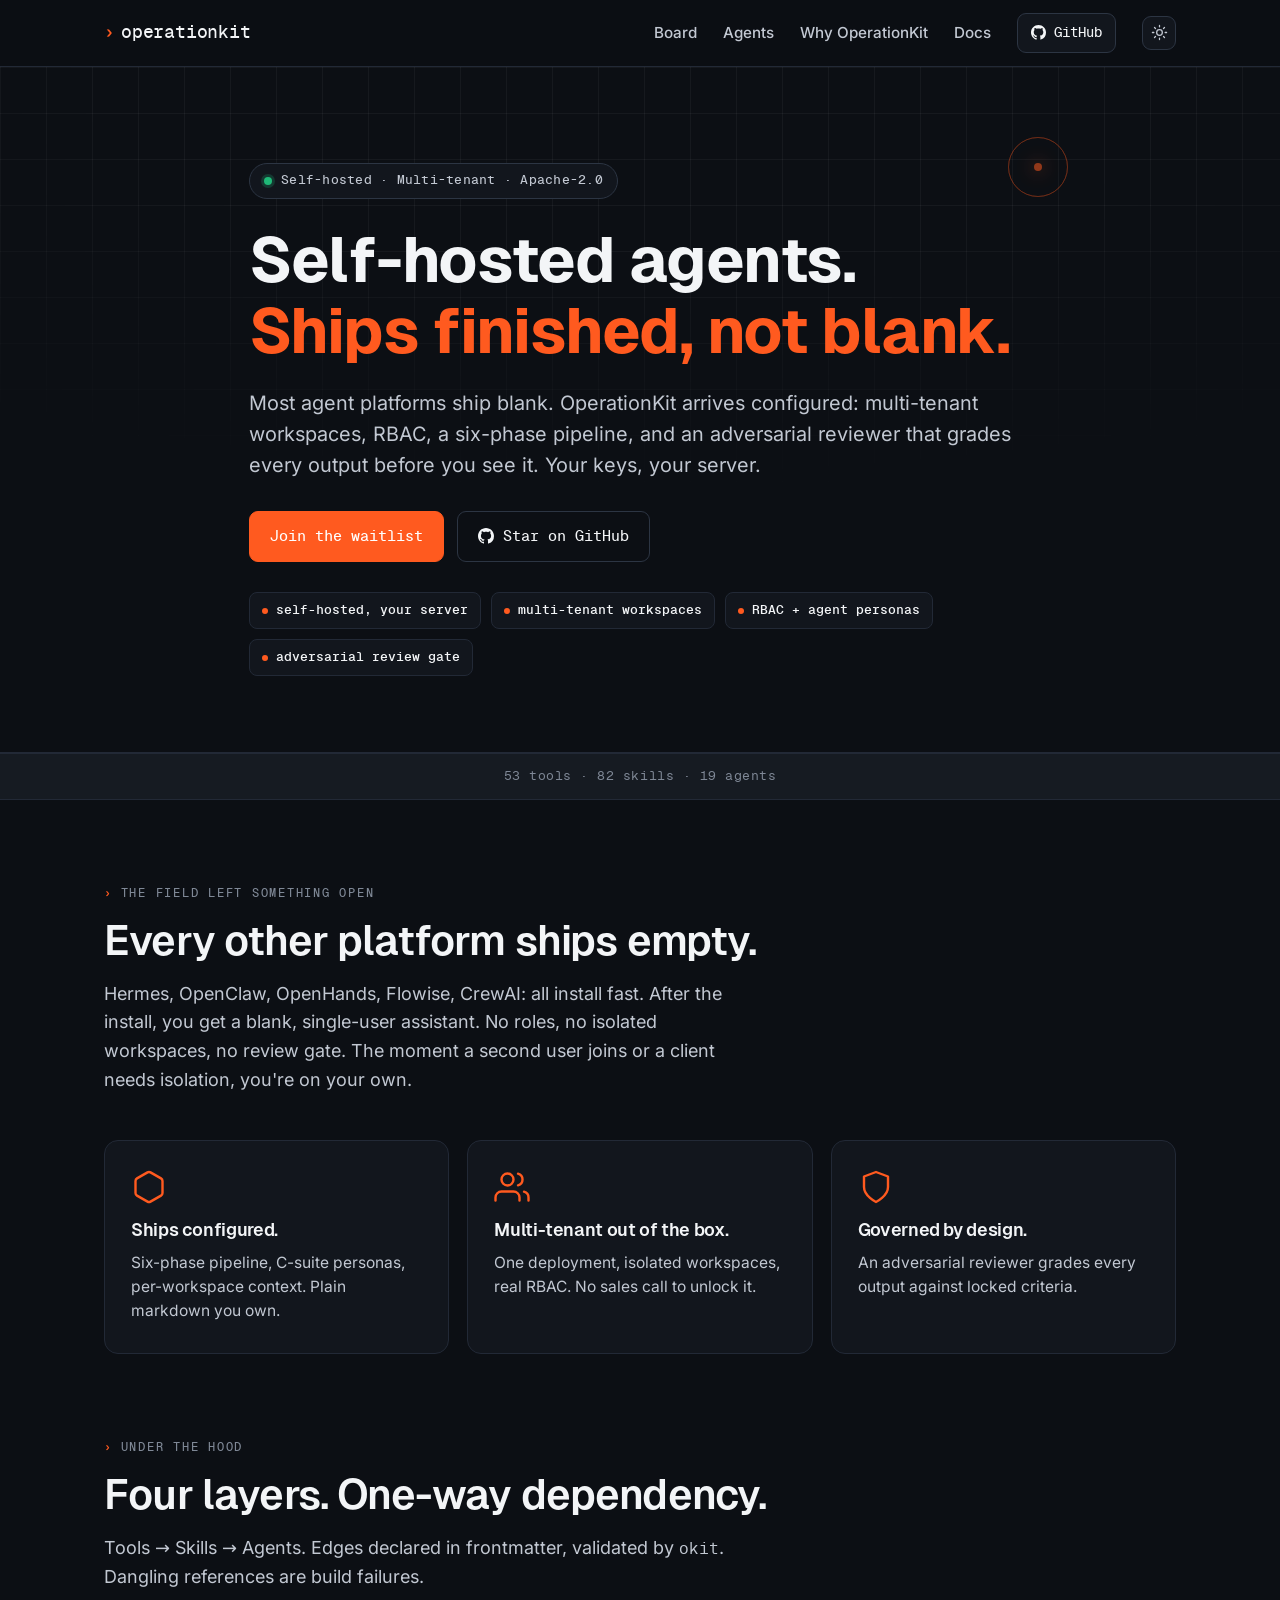
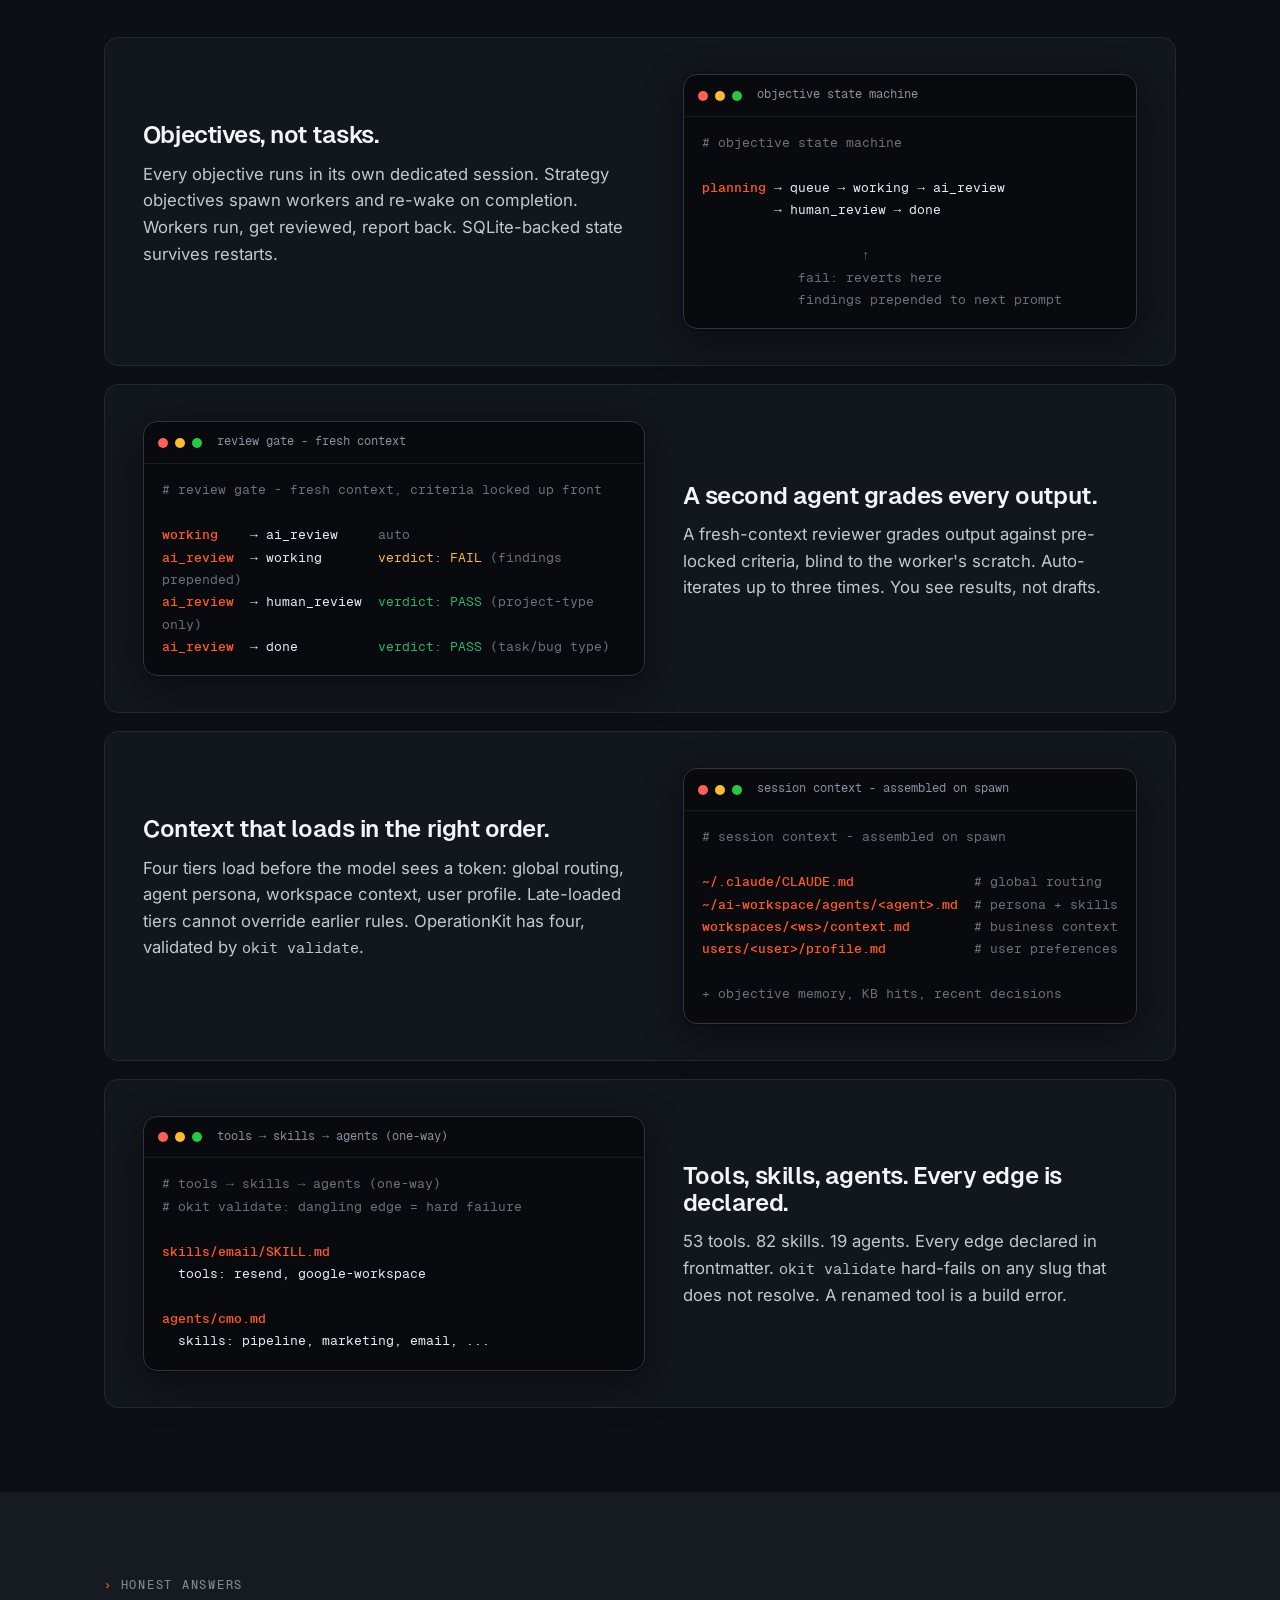
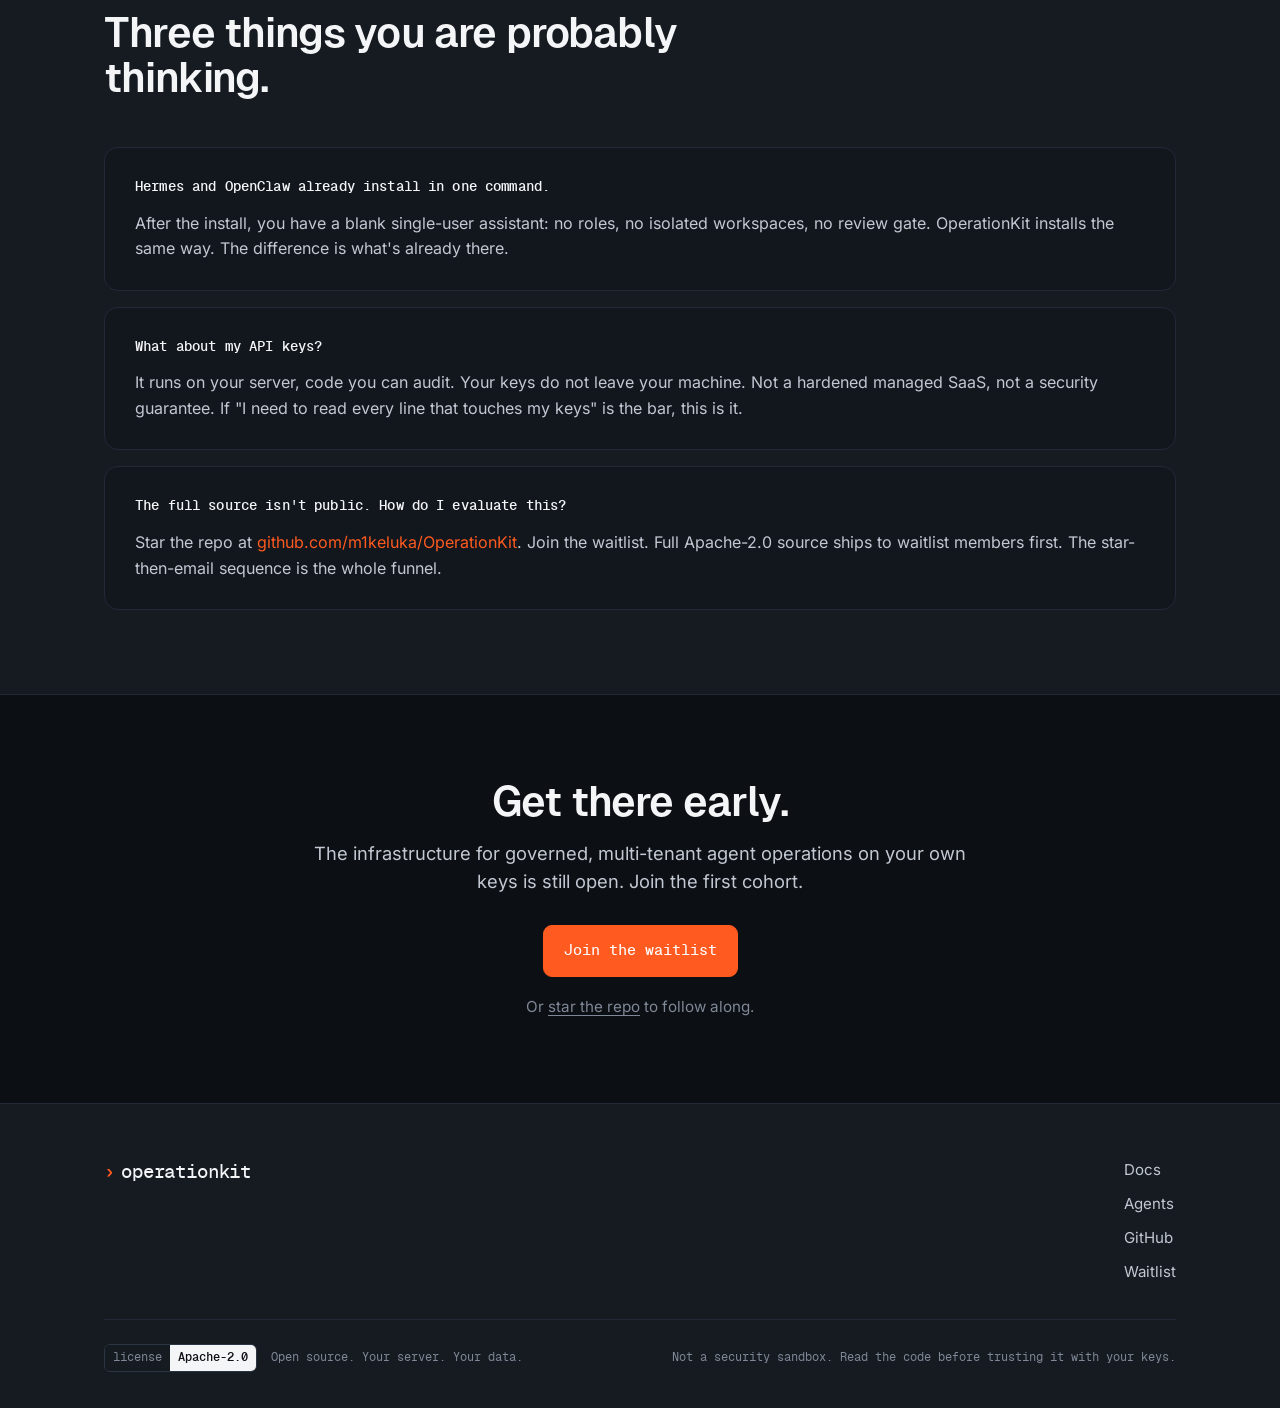
==== index.html @ 7d283e24 "copy: punchier H1 (W7 brief, obj 709311)" ====
<!DOCTYPE html>
<html lang="en">
<head>
  <meta charset="utf-8" />
  <meta name="viewport" content="width=device-width, initial-scale=1" />
  <title>OperationKit: Self-hosted agents. Ships finished, not blank.</title>
  <meta name="description" content="Multi-tenant agent operations on your own keys. Self-hosted, governed by design, adversarial review gate built in. Apache-2.0." />
  <meta name="theme-color" content="#0c0f14" />

  <!-- no-flash theme init: default dark; honor a stored 'light' preference before first paint -->
  <script>(function(){try{if(localStorage.getItem('ok-theme')!=='light')document.documentElement.setAttribute('data-theme','dark');}catch(e){}})();</script>

  <link rel="icon" type="image/svg+xml" href="favicon-caret.svg" />
  <link rel="icon" type="image/png" sizes="32x32" href="favicon-32.png" />
  <link rel="icon" type="image/png" sizes="16x16" href="favicon-16.png" />
  <link rel="apple-touch-icon" sizes="180x180" href="apple-touch-icon.png" />

  <meta property="og:type" content="website" />
  <meta property="og:site_name" content="OperationKit" />
  <meta property="og:title" content="OperationKit: Self-hosted agents. Ships finished, not blank." />
  <meta property="og:description" content="Multi-tenant workspaces, role-based access, a six-phase agent pipeline, and an adversarial reviewer. Your keys. Your server. Your data." />
  <link rel="canonical" href="https://operationkit.com/" />
  <meta property="og:url" content="https://operationkit.com/" />
  <meta property="og:image" content="https://operationkit.com/og-image.png" />
  <meta property="og:image:width" content="1200" />
  <meta property="og:image:height" content="630" />
  <meta property="og:image:alt" content="OperationKit. Self-hosted agents. Ships finished, not blank." />
  <meta name="twitter:card" content="summary_large_image" />
  <meta name="twitter:title" content="OperationKit: Self-hosted agents. Ships finished, not blank." />
  <meta name="twitter:description" content="Multi-tenant workspaces, role-based access, a six-phase agent pipeline, and an adversarial reviewer. Your keys. Your server. Your data." />
  <meta name="twitter:image" content="https://operationkit.com/og-image.png" />

  <link rel="preload" as="font" type="font/woff2" href="fonts/geist-sans-700.woff2" crossorigin />
  <link rel="preload" as="font" type="font/woff2" href="fonts/geist-mono-500.woff2" crossorigin />
  <link rel="preload" as="font" type="font/woff2" href="fonts/inter-400.woff2" crossorigin />
  <link rel="stylesheet" href="styles.css" />
</head>
<body>

  <!-- ============ NAV ============ -->
  <header class="nav">
    <div class="wrap nav-inner">
      <a class="nav-logo" href="#top" aria-label="OperationKit home">
        <span class="wordmark"><span class="caret" aria-hidden="true">›</span>operationkit</span>
      </a>
      <nav class="nav-links" aria-label="Primary">
        <a class="navlink" href="#board">Board</a>
        <a class="navlink" href="#agents">Agents</a>
        <a class="navlink" href="#why">Why OperationKit</a>
        <a class="navlink" href="docs/">Docs</a>
        <a class="nav-cta" href="https://github.com/m1keluka/OperationKit" rel="noopener" target="_blank">
          <svg viewBox="0 0 16 16" fill="currentColor" aria-hidden="true"><path d="M8 0C3.58 0 0 3.58 0 8c0 3.54 2.29 6.53 5.47 7.59.4.07.55-.17.55-.38 0-.19-.01-.82-.01-1.49-2.01.37-2.53-.49-2.69-.94-.09-.23-.48-.94-.82-1.13-.28-.15-.68-.52-.01-.53.63-.01 1.08.58 1.23.82.72 1.21 1.87.87 2.33.66.07-.52.28-.87.51-1.07-1.78-.2-3.64-.89-3.64-3.95 0-.87.31-1.59.82-2.15-.08-.2-.36-1.02.08-2.12 0 0 .67-.21 2.2.82.64-.18 1.32-.27 2-.27.68 0 1.36.09 2 .27 1.53-1.04 2.2-.82 2.2-.82.44 1.1.16 1.92.08 2.12.51.56.82 1.27.82 2.15 0 3.07-1.87 3.75-3.65 3.95.29.25.54.73.54 1.48 0 1.07-.01 1.93-.01 2.2 0 .21.15.46.55.38A8.01 8.01 0 0 0 16 8c0-4.42-3.58-8-8-8Z"/></svg>
          GitHub
        </a>
        <button class="theme-toggle" type="button" id="themeToggle" aria-label="Toggle light or dark theme" title="Toggle light / dark">
          <svg class="i-moon" viewBox="0 0 24 24" fill="none" stroke="currentColor" stroke-width="1.8" stroke-linecap="round" stroke-linejoin="round" aria-hidden="true"><path d="M21 12.79A9 9 0 1 1 11.21 3 7 7 0 0 0 21 12.79Z"/></svg>
          <svg class="i-sun" viewBox="0 0 24 24" fill="none" stroke="currentColor" stroke-width="1.8" stroke-linecap="round" stroke-linejoin="round" aria-hidden="true"><circle cx="12" cy="12" r="4"/><path d="M12 2v2M12 20v2M4.93 4.93l1.41 1.41M17.66 17.66l1.41 1.41M2 12h2M20 12h2M6.34 17.66l-1.41 1.41M19.07 4.93l-1.41 1.41"/></svg>
        </button>
      </nav>
    </div>
  </header>

  <main id="top">

    <!-- ============ HERO ============ -->
    <section class="hero">
      <div class="hero-grid" aria-hidden="true"></div>
      <div class="beacon" aria-hidden="true">
        <span></span><span></span><span></span>
        <i class="beacon-dot"></i>
      </div>
      <div class="wrap hero-inner">
        <div class="status-pill">
          <i class="live-dot"></i> Self-hosted &middot; Multi-tenant &middot; Apache-2.0
        </div>
        <h1>Self-hosted agents.<br><span class="accent">Ships finished, not blank.</span></h1>
        <p class="hero-oneliner">
          Most agent platforms ship blank. OperationKit arrives configured: multi-tenant workspaces, RBAC, a six-phase pipeline, and an adversarial reviewer that grades every output before you see it. Your keys, your server.
        </p>
        <div class="hero-ctas">
          <a class="btn btn-primary" href="/waitlist/">
            Join the waitlist
          </a>
          <a class="btn btn-ghost" href="https://github.com/m1keluka/OperationKit" rel="noopener" target="_blank">
            <svg viewBox="0 0 16 16" fill="currentColor" aria-hidden="true"><path d="M8 0C3.58 0 0 3.58 0 8c0 3.54 2.29 6.53 5.47 7.59.4.07.55-.17.55-.38 0-.19-.01-.82-.01-1.49-2.01.37-2.53-.49-2.69-.94-.09-.23-.48-.94-.82-1.13-.28-.15-.68-.52-.01-.53.63-.01 1.08.58 1.23.82.72 1.21 1.87.87 2.33.66.07-.52.28-.87.51-1.07-1.78-.2-3.64-.89-3.64-3.95 0-.87.31-1.59.82-2.15-.08-.2-.36-1.02.08-2.12 0 0 .67-.21 2.2.82.64-.18 1.32-.27 2-.27.68 0 1.36.09 2 .27 1.53-1.04 2.2-.82 2.2-.82.44 1.1.16 1.92.08 2.12.51.56.82 1.27.82 2.15 0 3.07-1.87 3.75-3.65 3.95.29.25.54.73.54 1.48 0 1.07-.01 1.93-.01 2.2 0 .21.15.46.55.38A8.01 8.01 0 0 0 16 8c0-4.42-3.58-8-8-8Z"/></svg>
            Star on GitHub
          </a>
        </div>
        <div class="hero-chips" aria-label="Key properties">
          <span class="chip"><i class="cdot"></i> <b>self-hosted, your server</b></span>
          <span class="chip"><i class="cdot"></i> <b>multi-tenant workspaces</b></span>
          <span class="chip"><i class="cdot"></i> <b>RBAC + agent personas</b></span>
          <span class="chip"><i class="cdot"></i> <b>adversarial review gate</b></span>
        </div>
      </div>
    </section>

    <!-- ============ PROOF STRIP ============ -->
    <div class="proof-strip" aria-label="Live inventory">
      <div class="wrap">
        <span class="proof-line">53 tools &middot; 82 skills &middot; 19 agents</span>
      </div>
    </div>

    <!-- ============ THE GAP ============ -->
    <section class="section" id="why">
      <div class="wrap">
        <div class="sec-head reveal">
          <p class="eyebrow">The field left something open</p>
          <h2>Every other platform ships empty.</h2>
          <p class="lead">
            Hermes, OpenClaw, OpenHands, Flowise, CrewAI: all install fast. After the install, you get a blank, single-user assistant. No roles, no isolated workspaces, no review gate. The moment a second user joins or a client needs isolation, you're on your own.
          </p>
        </div>

        <div class="gap-pillars reveal">
          <div class="gap-pillar">
            <div class="gap-pillar-icon" aria-hidden="true">
              <svg viewBox="0 0 24 24" fill="none" stroke="currentColor" stroke-width="1.7" stroke-linecap="round" stroke-linejoin="round"><path d="M21 16V8a2 2 0 0 0-1-1.73l-7-4a2 2 0 0 0-2 0l-7 4A2 2 0 0 0 3 8v8a2 2 0 0 0 1 1.73l7 4a2 2 0 0 0 2 0l7-4A2 2 0 0 0 21 16z"/></svg>
            </div>
            <h3>Ships configured.</h3>
            <p>Six-phase pipeline, C-suite personas, per-workspace context. Plain markdown you own.</p>
          </div>
          <div class="gap-pillar">
            <div class="gap-pillar-icon" aria-hidden="true">
              <svg viewBox="0 0 24 24" fill="none" stroke="currentColor" stroke-width="1.7" stroke-linecap="round" stroke-linejoin="round"><path d="M17 21v-2a4 4 0 0 0-4-4H5a4 4 0 0 0-4 4v2"/><circle cx="9" cy="7" r="4"/><path d="M23 21v-2a4 4 0 0 0-3-3.87"/><path d="M16 3.13a4 4 0 0 1 0 7.75"/></svg>
            </div>
            <h3>Multi-tenant out of the box.</h3>
            <p>One deployment, isolated workspaces, real RBAC. No sales call to unlock it.</p>
          </div>
          <div class="gap-pillar">
            <div class="gap-pillar-icon" aria-hidden="true">
              <svg viewBox="0 0 24 24" fill="none" stroke="currentColor" stroke-width="1.7" stroke-linecap="round" stroke-linejoin="round"><path d="M12 22s8-4 8-10V5l-8-3-8 3v7c0 6 8 10 8 10z"/></svg>
            </div>
            <h3>Governed by design.</h3>
            <p>An adversarial reviewer grades every output against locked criteria.</p>
          </div>
        </div>
      </div>
    </section>

    <!-- ============ HOW IT WORKS (four pillars) ============ -->
    <section class="section" id="board" style="padding-top:0;">
      <div class="wrap">
        <div class="sec-head reveal">
          <p class="eyebrow">Under the hood</p>
          <h2>Four layers. One-way dependency.</h2>
          <p class="lead">
            Tools &#8594; Skills &#8594; Agents. Edges declared in frontmatter, validated by <code class="mono">okit</code>. Dangling references are build failures.
          </p>
        </div>

        <div class="deep" id="agents">

          <!-- Pillar 1: The board -->
          <article class="deepblock reveal">
            <div class="deep-body">
              <h3>Objectives, not tasks.</h3>
              <p>
                Every objective runs in its own dedicated session. Strategy objectives spawn workers and re-wake on completion. Workers run, get reviewed, report back. SQLite-backed state survives restarts.
              </p>
            </div>
            <div class="deep-media">
              <div class="codeframe">
                <div class="cf-bar"><i class="d"></i><i class="d"></i><i class="d"></i><span class="nm">objective state machine</span></div>
                <div class="cf-body">
<span class="l"><span class="c"># objective state machine</span></span>
<span class="l"> </span>
<span class="l"><span class="k">planning</span> <span class="w">&#8594; queue &#8594; working &#8594; ai_review</span></span>
<span class="l">         <span class="w">&#8594; human_review &#8594; done</span></span>
<span class="l"> </span>
<span class="l"><span class="c">                    &#8593;</span></span>
<span class="l"><span class="c">            fail: reverts here</span></span>
<span class="l"><span class="c">            findings prepended to next prompt</span></span>
                </div>
              </div>
            </div>
          </article>

          <!-- Pillar 2: The reviewer loop -->
          <article class="deepblock reveal">
            <div class="deep-body">
              <h3>A second agent grades every output.</h3>
              <p>
                A fresh-context reviewer grades output against pre-locked criteria, blind to the worker's scratch. Auto-iterates up to three times. You see results, not drafts.
              </p>
            </div>
            <div class="deep-media">
              <div class="codeframe">
                <div class="cf-bar"><i class="d"></i><i class="d"></i><i class="d"></i><span class="nm">review gate - fresh context</span></div>
                <div class="cf-body">
<span class="l"><span class="c"># review gate - fresh context, criteria locked up front</span></span>
<span class="l"> </span>
<span class="l"><span class="k">working</span>    <span class="w">&#8594; ai_review</span>     <span class="c">auto</span></span>
<span class="l"><span class="k">ai_review</span>  <span class="w">&#8594; working</span>       <span class="y">verdict: FAIL</span> <span class="c">(findings prepended)</span></span>
<span class="l"><span class="k">ai_review</span>  <span class="w">&#8594; human_review</span>  <span class="g">verdict: PASS</span> <span class="c">(project-type only)</span></span>
<span class="l"><span class="k">ai_review</span>  <span class="w">&#8594; done</span>          <span class="g">verdict: PASS</span> <span class="c">(task/bug type)</span></span>
                </div>
              </div>
            </div>
          </article>

          <!-- Pillar 3: Four-tier instruction stack -->
          <article class="deepblock reveal">
            <div class="deep-body">
              <h3>Context that loads in the right order.</h3>
              <p>
                Four tiers load before the model sees a token: global routing, agent persona, workspace context, user profile. Late-loaded tiers cannot override earlier rules. OperationKit has four, validated by <code class="mono">okit validate</code>.
              </p>
            </div>
            <div class="deep-media">
              <div class="codeframe">
                <div class="cf-bar"><i class="d"></i><i class="d"></i><i class="d"></i><span class="nm">session context - assembled on spawn</span></div>
                <div class="cf-body">
<span class="l"><span class="c"># session context - assembled on spawn</span></span>
<span class="l"> </span>
<span class="l"><span class="k">~/.claude/CLAUDE.md</span>               <span class="c"># global routing</span></span>
<span class="l"><span class="k">~/ai-workspace/agents/&lt;agent&gt;.md</span>  <span class="c"># persona + skills</span></span>
<span class="l"><span class="k">workspaces/&lt;ws&gt;/context.md</span>        <span class="c"># business context</span></span>
<span class="l"><span class="k">users/&lt;user&gt;/profile.md</span>           <span class="c"># user preferences</span></span>
<span class="l"> </span>
<span class="l"><span class="c">+ objective memory, KB hits, recent decisions</span></span>
                </div>
              </div>
            </div>
          </article>

          <!-- Pillar 4: The layer graph -->
          <article class="deepblock reveal">
            <div class="deep-body">
              <h3>Tools, skills, agents. Every edge is declared.</h3>
              <p>
                53 tools. 82 skills. 19 agents. Every edge declared in frontmatter. <code class="mono">okit validate</code> hard-fails on any slug that does not resolve. A renamed tool is a build error.
              </p>
            </div>
            <div class="deep-media">
              <div class="codeframe">
                <div class="cf-bar"><i class="d"></i><i class="d"></i><i class="d"></i><span class="nm">tools &#8594; skills &#8594; agents (one-way)</span></div>
                <div class="cf-body">
<span class="l"><span class="c"># tools &#8594; skills &#8594; agents (one-way)</span></span>
<span class="l"><span class="c"># okit validate: dangling edge = hard failure</span></span>
<span class="l"> </span>
<span class="l"><span class="k">skills/email/SKILL.md</span></span>
<span class="l">  <span class="w">tools: resend, google-workspace</span></span>
<span class="l"> </span>
<span class="l"><span class="k">agents/cmo.md</span></span>
<span class="l">  <span class="w">skills: pipeline, marketing, email, ...</span></span>
                </div>
              </div>
            </div>
          </article>

        </div>
      </div>
    </section>

    <!-- ============ OBJECTIONS ============ -->
    <section class="section objs-section" id="objections">
      <div class="wrap">
        <div class="sec-head reveal">
          <p class="eyebrow">Honest answers</p>
          <h2>Three things you are probably thinking.</h2>
        </div>
        <div class="obj-cards reveal">

          <div class="obj-card">
            <p class="obj-q">Hermes and OpenClaw already install in one command.</p>
            <p class="obj-a">After the install, you have a blank single-user assistant: no roles, no isolated workspaces, no review gate. OperationKit installs the same way. The difference is what's already there.</p>
          </div>

          <div class="obj-card">
            <p class="obj-q">What about my API keys?</p>
            <p class="obj-a">It runs on your server, code you can audit. Your keys do not leave your machine. Not a hardened managed SaaS, not a security guarantee. If "I need to read every line that touches my keys" is the bar, this is it.</p>
          </div>

          <div class="obj-card">
            <p class="obj-q">The full source isn't public. How do I evaluate this?</p>
            <p class="obj-a">Star the repo at <a href="https://github.com/m1keluka/OperationKit" rel="noopener" target="_blank">github.com/m1keluka/OperationKit</a>. Join the waitlist. Full Apache-2.0 source ships to waitlist members first. The star-then-email sequence is the whole funnel.</p>
          </div>

        </div>
      </div>
    </section>

    <!-- ============ FINAL CTA BAND ============ -->
    <section class="section cta-band" id="cta">
      <div class="wrap reveal">
        <h2>Get there early.</h2>
        <p class="cta-lead">The infrastructure for governed, multi-tenant agent operations on your own keys is still open. Join the first cohort.</p>
        <div class="hero-ctas">
          <a class="btn btn-primary" href="/waitlist/">
            Join the waitlist
          </a>
        </div>
        <p class="cta-sub">Or <a href="https://github.com/m1keluka/OperationKit" rel="noopener" target="_blank">star the repo</a> to follow along.</p>
      </div>
    </section>

  </main>

  <!-- ============ FOOTER ============ -->
  <footer class="footer">
    <div class="wrap">
      <div class="footer-top">
        <div class="footer-logo">
          <span class="wordmark"><span class="caret" aria-hidden="true">›</span>operationkit</span>
        </div>
        <div class="footer-cols">
          <div class="footer-col">
            <a href="docs/">Docs</a>
            <a href="#agents">Agents</a>
            <a href="https://github.com/m1keluka/OperationKit" rel="noopener" target="_blank">GitHub</a>
            <a href="/waitlist/">Waitlist</a>
          </div>
        </div>
      </div>
      <div class="footer-meta">
        <span class="lic">
          <a class="lic-badge" href="https://github.com/m1keluka/OperationKit/blob/main/LICENSE" rel="noopener" target="_blank" aria-label="License: Apache-2.0">
            <span class="lic-k">license</span><span class="lic-v">Apache-2.0</span>
          </a>
          <span class="footer-note">Open source. Your server. Your data.</span>
        </span>
        <span class="footer-note">Not a security sandbox. Read the code before trusting it with your keys.</span>
      </div>
    </div>
  </footer>

  <script>
    // Scroll-reveal, guarded by prefers-reduced-motion. No external deps.
    (function () {
      var reduce = window.matchMedia && window.matchMedia('(prefers-reduced-motion: reduce)').matches;
      var els = document.querySelectorAll('.reveal');
      if (reduce || !('IntersectionObserver' in window)) {
        els.forEach(function (el) { el.classList.add('in'); });
        return;
      }
      var io = new IntersectionObserver(function (entries) {
        entries.forEach(function (e) {
          if (e.isIntersecting) { e.target.classList.add('in'); io.unobserve(e.target); }
        });
      }, { threshold: 0.12, rootMargin: '0px 0px -8% 0px' });
      els.forEach(function (el) { io.observe(el); });
    })();

    // Theme toggle: persists to localStorage, updates the address-bar color.
    (function () {
      var root = document.documentElement;
      var btn = document.getElementById('themeToggle');
      var meta = document.querySelector('meta[name="theme-color"]');
      function apply(t) {
        if (t === 'dark') { root.setAttribute('data-theme', 'dark'); }
        else { root.removeAttribute('data-theme'); }
        if (meta) { meta.setAttribute('content', t === 'dark' ? '#0c0f14' : '#fafaf7'); }
      }
      if (btn) btn.addEventListener('click', function () {
        var next = root.getAttribute('data-theme') === 'dark' ? 'light' : 'dark';
        try { localStorage.setItem('ok-theme', next); } catch (e) {}
        apply(next);
      });
    })();
  </script>
</body>
</html>
---- styles.css ----
/* =========================================================================
   OperationKit — landing page styles
   Built on the shared "Kit" design system (sibling of Outboundkit):
   Carbon + Bone, one Signal-Orange accent, Geist / Geist Mono / Inter.
   Light is the default canvas; [data-theme="dark"] is the ops-console variant.
   Restraint is the brand: whitespace, hairlines, mono labels, one accent.
   ========================================================================= */

/* ---------- fonts (self-hosted) ---------- */
@font-face{font-family:Geist;src:url(fonts/geist-sans-400.woff2) format("woff2");font-weight:400;font-style:normal;font-display:swap}
@font-face{font-family:Geist;src:url(fonts/geist-sans-500.woff2) format("woff2");font-weight:500;font-style:normal;font-display:swap}
@font-face{font-family:Geist;src:url(fonts/geist-sans-600.woff2) format("woff2");font-weight:600;font-style:normal;font-display:swap}
@font-face{font-family:Geist;src:url(fonts/geist-sans-700.woff2) format("woff2");font-weight:700;font-style:normal;font-display:swap}
@font-face{font-family:"Geist Mono";src:url(fonts/geist-mono-400.woff2) format("woff2");font-weight:400;font-style:normal;font-display:swap}
@font-face{font-family:"Geist Mono";src:url(fonts/geist-mono-500.woff2) format("woff2");font-weight:500;font-style:normal;font-display:swap}
@font-face{font-family:"Geist Mono";src:url(fonts/geist-mono-600.woff2) format("woff2");font-weight:600;font-style:normal;font-display:swap}
@font-face{font-family:Inter;src:url(fonts/inter-400.woff2) format("woff2");font-weight:400;font-style:normal;font-display:swap}
@font-face{font-family:Inter;src:url(fonts/inter-500.woff2) format("woff2");font-weight:500;font-style:normal;font-display:swap}
@font-face{font-family:Inter;src:url(fonts/inter-600.woff2) format("woff2");font-weight:600;font-style:normal;font-display:swap}

/* ---------- design tokens ---------- */
:root{
  /* brand constants (shared with Outboundkit) */
  --carbon:#0e1116; --bone:#fafaf7; --signal:#ff5a1f; --ember:#d9430d;
  --graphite:#3a4150; --steel:#8a93a3; --fog:#e4e7ec; --slate:#161b22;
  --verify:#1fb877; --amber:#e6a700;

  --font-display:Geist,"Inter Tight",system-ui,sans-serif;
  --font-body:Inter,system-ui,-apple-system,sans-serif;
  --font-mono:"Geist Mono","JetBrains Mono",ui-monospace,monospace;
  --maxw:1120px; --radius:14px; --radius-sm:9px;

  /* semantic tokens — LIGHT (default). Dark is a short override below. */
  --bg:var(--bone);
  --surface:#ffffff;
  --surface-2:#f4f4f0;
  --ink:var(--carbon);
  --text:var(--graphite);
  --muted:var(--steel);
  --border:var(--fog);
  --border-strong:#d6dae1;
  --accent:var(--signal);
  --accent-press:var(--ember);
  --accent-tint:rgba(255,90,31,.10);
  --accent-line:rgba(255,90,31,.28);
  --term-bg:#10141b;       /* terminal stays dark even on the light page */
  --term-text:#d7dde5;
  --shadow:0 1px 2px rgba(14,17,22,.04),0 8px 30px rgba(14,17,22,.06);
  --grid-line:rgba(14,17,22,.05);
}
[data-theme="dark"]{
  --bg:#0c0f14;
  --surface:#12161d;
  --surface-2:#161b22;
  --ink:#f3f5f7;
  --text:#c2c8d2;
  --muted:#7f8896;
  --border:#222936;
  --border-strong:#2c3543;
  --accent-tint:rgba(255,90,31,.13);
  --accent-line:rgba(255,90,31,.34);
  --term-bg:#080a0e;
  --term-text:#d7dde5;
  --shadow:0 1px 2px rgba(0,0,0,.30),0 12px 40px rgba(0,0,0,.40);
  --grid-line:rgba(255,255,255,.045);
}

/* ---------- reset / base ---------- */
*{box-sizing:border-box}
html{scroll-behavior:smooth}
@media (prefers-reduced-motion:reduce){html{scroll-behavior:auto}}
body{
  margin:0;background:var(--bg);color:var(--text);
  font-family:var(--font-body);font-size:17px;line-height:1.6;
  -webkit-font-smoothing:antialiased;text-rendering:optimizeLegibility;
  transition:background .25s ease,color .25s ease;
}
h1,h2,h3,h4{font-family:var(--font-display);color:var(--ink);line-height:1.1;letter-spacing:-.02em;margin:0}
h1{font-weight:700} h2{font-weight:600} h3{font-weight:600}
p{margin:0}
a{color:var(--accent);text-decoration:none}
a:hover{color:var(--accent-press)}
b,strong{color:var(--ink);font-weight:600}
::selection{background:var(--signal);color:#fff}
:focus-visible{outline:2px solid var(--signal);outline-offset:2px;border-radius:4px}
img,svg{max-width:100%}
.wrap{width:100%;max-width:var(--maxw);margin:0 auto;padding:0 24px}
.section{padding:84px 0}
.mono{font-family:var(--font-mono);font-size:.92em}

/* eyebrow / kicker — mono, letter-spaced, the signature texture */
.eyebrow{
  font-family:var(--font-mono);font-size:.78rem;font-weight:500;
  letter-spacing:.14em;text-transform:uppercase;color:var(--muted);
  margin:0 0 14px;display:flex;align-items:center;gap:8px;
}
.eyebrow::before{content:"›";color:var(--accent);font-weight:600}
.lead{color:var(--text);font-size:1.12rem;max-width:60ch;margin:0}

/* ---------- nav ---------- */
.nav{position:sticky;top:0;z-index:50;background:color-mix(in srgb,var(--bg) 86%,transparent);
  border-bottom:1px solid var(--border)}
.nav-inner{display:flex;align-items:center;justify-content:space-between;height:66px;gap:18px}
.nav-links{display:flex;align-items:center;gap:26px}
.navlink{color:var(--text);font-size:.95rem;font-weight:500}
.navlink:hover{color:var(--ink)}

/* caret wordmark — the shared brandmark */
.wordmark{font-family:var(--font-mono);font-weight:500;font-size:1.12rem;
  color:var(--ink);letter-spacing:-.01em;display:inline-flex;align-items:center;gap:.34em;white-space:nowrap}
.wordmark .caret{color:var(--accent);font-weight:600}
.nav-logo:hover .wordmark{color:var(--ink)}

.nav-cta{display:inline-flex;align-items:center;gap:8px;font-family:var(--font-mono);
  font-size:.86rem;font-weight:500;color:var(--ink);background:var(--surface);
  border:1px solid var(--border-strong);border-radius:var(--radius-sm);padding:8px 13px}
.nav-cta:hover{color:var(--ink);border-color:var(--accent);box-shadow:var(--shadow)}
.nav-cta svg{width:15px;height:15px}

/* theme toggle */
.theme-toggle{display:inline-grid;place-items:center;width:34px;height:34px;border-radius:var(--radius-sm);
  background:var(--surface);border:1px solid var(--border-strong);color:var(--text);cursor:pointer;padding:0}
.theme-toggle:hover{color:var(--ink);border-color:var(--accent)}
.theme-toggle svg{width:17px;height:17px}
.theme-toggle .i-sun{display:none}
[data-theme="dark"] .theme-toggle .i-sun{display:block}
[data-theme="dark"] .theme-toggle .i-moon{display:none}

/* ---------- buttons ---------- */
.btn{display:inline-flex;align-items:center;gap:9px;font-family:var(--font-mono);
  font-size:.92rem;font-weight:500;border-radius:var(--radius-sm);padding:13px 20px;
  border:1px solid transparent;cursor:pointer;transition:transform .04s ease,box-shadow .15s ease,background .15s ease}
.btn svg{width:16px;height:16px}
.btn-primary{background:var(--accent);color:#fff;border-color:var(--accent)}
.btn-primary:hover{background:var(--accent-press);color:#fff;box-shadow:0 8px 24px var(--accent-tint)}
.btn-primary:active{transform:translateY(1px)}
.btn-ghost{background:transparent;color:var(--ink);border-color:var(--border-strong)}
.btn-ghost:hover{color:var(--ink);border-color:var(--accent);background:var(--accent-tint)}

/* ---------- hero ---------- */
.hero{position:relative;overflow:hidden;padding:96px 0 76px;border-bottom:1px solid var(--border)}
.hero-grid{position:absolute;inset:0;z-index:0;pointer-events:none;
  background-image:linear-gradient(var(--grid-line) 1px,transparent 1px),linear-gradient(90deg,var(--grid-line) 1px,transparent 1px);
  background-size:46px 46px;mask-image:radial-gradient(120% 80% at 50% 0,#000 35%,transparent 80%);
  -webkit-mask-image:radial-gradient(120% 80% at 50% 0,#000 35%,transparent 80%)}
.beacon{position:absolute;top:-40px;right:8%;width:280px;height:280px;z-index:0;pointer-events:none;opacity:.55}
.beacon span{position:absolute;inset:0;margin:auto;width:60px;height:60px;border-radius:50%;
  border:1px solid var(--accent-line);animation:ping 4.6s ease-out infinite}
.beacon span:nth-child(2){animation-delay:1.5s}
.beacon span:nth-child(3){animation-delay:3s}
.beacon-dot{position:absolute;inset:0;margin:auto;width:8px;height:8px;border-radius:50%;background:var(--accent);box-shadow:0 0 18px var(--accent)}
@keyframes ping{0%{transform:scale(.4);opacity:.9}100%{transform:scale(3.4);opacity:0}}
@media (prefers-reduced-motion:reduce){.beacon span{animation:none;opacity:.18}}
.hero-inner{position:relative;z-index:1;max-width:830px}
.status-pill{display:inline-flex;align-items:center;gap:9px;font-family:var(--font-mono);font-size:.8rem;
  font-weight:500;letter-spacing:.02em;color:var(--text);background:var(--surface);
  border:1px solid var(--border-strong);border-radius:999px;padding:7px 14px;margin-bottom:26px}
.live-dot{width:8px;height:8px;border-radius:50%;background:var(--verify);box-shadow:0 0 0 3px color-mix(in srgb,var(--verify) 22%,transparent)}
.hero h1{font-size:clamp(2.5rem,6vw,4rem);margin-bottom:22px}
.hero h1 .accent{color:var(--accent)}
.hero-oneliner{font-size:1.24rem;line-height:1.55;color:var(--text);max-width:64ch;margin-bottom:30px}
.hero-ctas{display:flex;flex-wrap:wrap;gap:13px;align-items:center}
.hero-chips{display:flex;flex-wrap:wrap;gap:10px;margin-top:30px}
.chip{display:inline-flex;align-items:center;gap:8px;font-family:var(--font-mono);font-size:.82rem;color:var(--text);
  background:var(--surface);border:1px solid var(--border);border-radius:8px;padding:7px 12px}
.chip b{color:var(--ink);font-weight:600}
.cdot{width:6px;height:6px;border-radius:50%;background:var(--accent)}

/* ---------- honest callout ---------- */
.callout{display:flex;gap:18px;background:var(--surface);border:1px solid var(--border-strong);
  border-left:3px solid var(--amber);border-radius:var(--radius);padding:24px 26px;box-shadow:var(--shadow)}
.callout .ico{flex:none;width:26px;height:26px;color:var(--amber);margin-top:2px}
.callout h3{font-size:1.12rem;margin-bottom:8px}
.callout p{margin-bottom:9px;font-size:1rem}
.callout p:last-child{margin-bottom:0}
.callout .mono{color:var(--ink);background:var(--surface-2);border:1px solid var(--border);border-radius:5px;padding:1px 6px}

/* ---------- section head ---------- */
.sec-head{max-width:720px;margin-bottom:46px}
.sec-head h2{font-size:clamp(1.9rem,4vw,2.6rem);margin-bottom:16px}

/* ---------- differentiators ---------- */
.diffs{display:grid;gap:18px}
.diff{display:grid;grid-template-columns:auto 1fr;gap:22px;align-items:start;
  background:var(--surface);border:1px solid var(--border);border-radius:var(--radius);padding:28px 30px;transition:border-color .15s ease,box-shadow .15s ease}
.diff:hover{border-color:var(--border-strong);box-shadow:var(--shadow)}
.diff-num{font-family:var(--font-mono);font-size:.95rem;font-weight:600;color:var(--accent);
  border:1px solid var(--accent-line);border-radius:8px;width:42px;height:42px;display:grid;place-items:center}
.diff h3{font-size:1.24rem;margin-bottom:9px}
.diff p{font-size:1.02rem}
.hl{color:var(--ink);font-weight:600;white-space:nowrap}

/* ---------- objection ---------- */
.objection{background:var(--surface);border:1px solid var(--border);border-radius:var(--radius);padding:40px 42px;max-width:880px}
.objection h2{font-size:clamp(1.6rem,3.4vw,2.1rem);margin-bottom:14px}
.objection .intro{font-size:1.1rem;margin-bottom:22px;max-width:62ch}
.obj-list{display:grid;gap:16px;margin-bottom:24px}
.obj-item{display:flex;gap:13px;align-items:flex-start}
.obj-item .tick{flex:none;width:21px;height:21px;color:var(--accent);margin-top:3px}
.obj-item p{font-size:1.02rem}
.closer{color:var(--muted);font-size:1rem;border-top:1px solid var(--border);padding-top:20px;max-width:64ch}

/* ---------- quickstart ---------- */
.quickstart-grid{display:grid;grid-template-columns:1fr 1fr;gap:48px;align-items:center}
.steps{display:grid;gap:20px;margin-top:24px}
.step{display:grid;grid-template-columns:auto 1fr;gap:16px;align-items:start}
.step-n{font-family:var(--font-mono);font-weight:600;font-size:.95rem;color:var(--accent);
  background:var(--accent-tint);border:1px solid var(--accent-line);border-radius:8px;width:34px;height:34px;display:grid;place-items:center}
.step h3{font-size:1.08rem;margin-bottom:4px}
.step p{font-size:.98rem}
.step .mono{color:var(--ink);font-weight:500}

/* terminal — dark in both themes */
.terminal{background:var(--term-bg);border:1px solid var(--border-strong);border-radius:var(--radius);overflow:hidden;box-shadow:var(--shadow)}
.term-bar{display:flex;align-items:center;gap:7px;padding:12px 15px;background:rgba(255,255,255,.03);border-bottom:1px solid rgba(255,255,255,.07)}
.tdot{width:11px;height:11px;border-radius:50%;background:#3a4150}
.tdot:nth-child(1){background:#ff5f57}.tdot:nth-child(2){background:#febc2e}.tdot:nth-child(3){background:#28c840}
.tname{margin-left:8px;font-family:var(--font-mono);font-size:.78rem;color:#8a93a3}
.term-body{padding:18px 18px 20px;font-family:var(--font-mono);font-size:.83rem;line-height:1.7;color:var(--term-text);overflow-x:auto}
.term-body .ln{display:block;white-space:pre}
.term-body .pr{color:var(--accent);font-weight:600}
.term-body .cmd{color:#e8edf3}
.term-body .arg{color:#febc2e}
.term-body .cm{color:#69727f}
.term-body .ok{color:var(--verify);font-weight:600}

/* ---------- open core ---------- */
.opencore{padding:64px 0}
.opencore .wrap{display:flex;align-items:center;gap:18px;justify-content:center;flex-wrap:wrap;text-align:center}
.opencore .badge{font-family:var(--font-mono);font-size:.78rem;font-weight:600;letter-spacing:.05em;
  color:var(--accent);background:var(--accent-tint);border:1px solid var(--accent-line);border-radius:7px;padding:6px 11px}
.opencore p{font-size:1.18rem;color:var(--ink);font-family:var(--font-display);font-weight:500}

/* ---------- final cta ---------- */
.finalcta{text-align:center;border-top:1px solid var(--border)}
.finalcta h2{font-size:clamp(1.9rem,4vw,2.7rem);margin:8px 0 14px}
.finalcta p{color:var(--text);font-size:1.1rem;max-width:56ch;margin:0 auto 26px}
.finalcta .hero-ctas{justify-content:center}
.finalcta .eyebrow{justify-content:center}

/* ---------- footer ---------- */
.footer{border-top:1px solid var(--border);background:var(--surface-2);padding:54px 0 36px}
.footer-top{display:flex;justify-content:space-between;gap:40px;flex-wrap:wrap;margin-bottom:34px}
.footer-logo{max-width:320px}
.footer-logo .wordmark{font-size:1.18rem;margin-bottom:12px}
.footer-logo p{color:var(--muted);font-size:.95rem;margin-top:10px}
.footer-cols{display:flex;gap:60px;flex-wrap:wrap}
.footer-col{display:flex;flex-direction:column;gap:10px}
.footer-col h4{font-family:var(--font-mono);font-size:.74rem;font-weight:500;letter-spacing:.12em;text-transform:uppercase;color:var(--muted);margin-bottom:4px}
.footer-col a{color:var(--text);font-size:.94rem}
.footer-col a:hover{color:var(--accent)}
.footer-meta{display:flex;justify-content:space-between;gap:24px;flex-wrap:wrap;align-items:center;
  border-top:1px solid var(--border);padding-top:24px}
.lic{display:flex;align-items:center;gap:14px;flex-wrap:wrap}
.lic-badge{display:inline-flex;font-family:var(--font-mono);font-size:.74rem;border-radius:6px;overflow:hidden;border:1px solid var(--border-strong)}
.lic-k{background:var(--surface-2);color:var(--muted);padding:4px 8px}
.lic-v{background:var(--ink);color:var(--bg);padding:4px 8px;font-weight:600}
.prov{color:var(--muted);font-size:.82rem;max-width:52ch}

/* ---------- reveal ---------- */
.reveal{opacity:0;transform:translateY(14px);transition:opacity .6s ease,transform .6s ease}
.reveal.in{opacity:1;transform:none}
@media (prefers-reduced-motion:reduce){.reveal{opacity:1;transform:none;transition:none}}

/* ---------- responsive ---------- */
@media (max-width:860px){
  .quickstart-grid{grid-template-columns:1fr;gap:30px}
  .nav-links{gap:16px}
  .navlink{display:none}
  .section{padding:62px 0}
  .objection{padding:30px 24px}
  .diff{padding:22px 22px;gap:16px}
}
@media (max-width:560px){
  body{font-size:16px}
  .hero{padding:64px 0 56px}
  .hero-oneliner{font-size:1.1rem}
  .beacon{display:none}
  .nav-cta{font-size:.8rem}
  .footer-top{flex-direction:column;gap:28px}
  .footer-meta{flex-direction:column;align-items:flex-start}
}

/* ===================== capabilities grid ===================== */
.capgrid{display:grid;grid-template-columns:repeat(4,1fr);gap:14px}
.capcard{background:var(--surface);border:1px solid var(--border);border-radius:var(--radius);padding:22px 22px 24px;transition:border-color .15s ease,box-shadow .15s ease}
.capcard:hover{border-color:var(--border-strong);box-shadow:var(--shadow)}
.capcard .ic{width:22px;height:22px;color:var(--accent);margin-bottom:14px;stroke-width:1.7}
.capcard h3{font-size:1.02rem;margin-bottom:6px}
.capcard p{font-size:.92rem;color:var(--text);line-height:1.5}
.capcard .tag{display:inline-block;margin-top:12px;font-family:var(--font-mono);font-size:.64rem;letter-spacing:.09em;text-transform:uppercase;color:var(--muted);border:1px solid var(--border);border-radius:5px;padding:2px 7px}
@media(max-width:960px){.capgrid{grid-template-columns:repeat(2,1fr)}}
@media(max-width:540px){.capgrid{grid-template-columns:1fr}}

/* ===================== deep feature blocks ===================== */
.deep{display:grid;gap:18px}
.deepblock{display:grid;grid-template-columns:1.05fr .95fr;gap:38px;align-items:center;
  background:var(--surface);border:1px solid var(--border);border-radius:var(--radius);padding:36px 38px}
.deepblock:nth-child(even) .deep-media{order:-1}
.deep-body h3{font-size:1.5rem;margin-bottom:12px;letter-spacing:-.02em}
.deep-body>p{font-size:1.04rem;margin-bottom:14px;max-width:54ch}
.deep-feats{display:grid;gap:11px;margin-top:16px}
.feat{display:flex;gap:11px;align-items:flex-start;font-size:.97rem}
.feat .tick{flex:none;width:18px;height:18px;color:var(--accent);margin-top:3px}
.feat b{color:var(--ink)}
.roadmap{display:inline-flex;align-items:center;gap:7px;font-family:var(--font-mono);font-size:.68rem;
  font-weight:500;letter-spacing:.07em;text-transform:uppercase;color:var(--amber);
  border:1px solid color-mix(in srgb,var(--amber) 42%,transparent);background:color-mix(in srgb,var(--amber) 9%,transparent);
  border-radius:6px;padding:3px 9px;margin-bottom:14px}
.roadmap .rdot{width:6px;height:6px;border-radius:50%;background:var(--amber)}

/* M36 — shipped vs roadmap: unshipped items read muted, and their tick is
   neutralised so a checkmark never implies "this works today". */
.feat.is-roadmap{color:var(--muted)}
.feat.is-roadmap .tick{color:var(--muted);opacity:.45}
.feat.is-roadmap b{color:var(--muted)}
.capcard.is-roadmap{opacity:.72}
.capcard.is-roadmap .ic{color:var(--muted)}

/* mono "code frame" mock used inside deep blocks */
.codeframe{background:var(--term-bg);border:1px solid var(--border-strong);border-radius:var(--radius);overflow:hidden;box-shadow:var(--shadow)}
.cf-bar{display:flex;align-items:center;gap:7px;padding:11px 14px;border-bottom:1px solid rgba(255,255,255,.07)}
.cf-bar .d{width:10px;height:10px;border-radius:50%;background:#3a4150}
.cf-bar .d:nth-child(1){background:#ff5f57}.cf-bar .d:nth-child(2){background:#febc2e}.cf-bar .d:nth-child(3){background:#28c840}
.cf-bar .nm{margin-left:8px;font-family:var(--font-mono);font-size:.74rem;color:#8a93a3}
.cf-body{padding:16px 18px;font-family:var(--font-mono);font-size:.8rem;line-height:1.75;color:var(--term-text);overflow-x:auto}
.cf-body .l{display:block;white-space:pre-wrap}
.cf-body .c{color:#69727f}        /* comment */
.cf-body .k{color:var(--accent);font-weight:600} /* key/accent */
.cf-body .g{color:var(--verify)}   /* good/pass */
.cf-body .y{color:#febc2e}         /* warn */
.cf-body .w{color:#e8edf3}         /* bright */
@media(max-width:820px){
  .deepblock{grid-template-columns:1fr;gap:26px;padding:28px 24px}
  .deepblock:nth-child(even) .deep-media{order:0}
}

/* ===================== see-it-work / docs strip ===================== */
.showcase{display:grid;grid-template-columns:1fr 1fr;gap:40px;align-items:center}
.demo-frame{position:relative;aspect-ratio:16/9;border-radius:var(--radius);overflow:hidden;
  border:1px solid var(--border-strong);background:
   radial-gradient(120% 90% at 50% 0,color-mix(in srgb,var(--accent) 10%,transparent),transparent 60%),var(--term-bg)}
.demo-frame .grid{position:absolute;inset:0;background-image:linear-gradient(var(--grid-line) 1px,transparent 1px),linear-gradient(90deg,var(--grid-line) 1px,transparent 1px);background-size:34px 34px;opacity:.6}
.demo-frame .play{position:absolute;inset:0;margin:auto;width:64px;height:64px;border-radius:50%;
  display:grid;place-items:center;background:var(--accent);color:#fff;box-shadow:0 10px 30px var(--accent-tint)}
.demo-frame .play svg{width:24px;height:24px;margin-left:3px}
.demo-frame .cap{position:absolute;left:16px;bottom:14px;font-family:var(--font-mono);font-size:.74rem;color:#aab2bf}
.showcase h2{font-size:clamp(1.7rem,3.4vw,2.2rem);margin-bottom:14px}
.showcase .lead{margin-bottom:18px}
@media(max-width:820px){.showcase{grid-template-columns:1fr;gap:26px}.showcase .demo-frame{order:-1}}

/* ===================== primitive cards (the four things you own) ===================== */
.capgrid.two{grid-template-columns:repeat(2,1fr)}
@media(max-width:700px){.capgrid.two{grid-template-columns:1fr}}
.capcard.big{padding:28px 30px 30px;position:relative}
.capcard.big .ic{width:24px;height:24px;margin-bottom:16px}
.capcard.big h3{font-size:1.22rem;margin-bottom:9px}
.capcard.big p{font-size:1rem;line-height:1.55}
.capcard .detail{display:block;margin-top:15px;font-family:var(--font-mono);font-size:.72rem;letter-spacing:.04em;color:var(--accent)}
.capcard.big .tag{position:absolute;top:24px;right:26px;margin:0}
/* ownership points reuse .obj-list / .obj-item; tighten the lead-in */
.ownership .lead{margin-bottom:26px}

/* ===================== proof strip (new landing) ===================== */
.proof-strip{
  border-top:1px solid var(--border);border-bottom:1px solid var(--border);
  padding:12px 0;background:var(--surface-2);
}
.proof-line{
  font-family:var(--font-mono);font-size:.82rem;color:var(--muted);
  letter-spacing:.04em;display:block;text-align:center;
}

/* ===================== gap pillars (problem section) ===================== */
.gap-pillars{
  display:grid;grid-template-columns:repeat(3,1fr);gap:18px;margin-top:40px;
}
.gap-pillar{
  background:var(--surface);border:1px solid var(--border);border-radius:var(--radius);
  padding:28px 26px 30px;transition:border-color .15s,box-shadow .15s;
}
.gap-pillar:hover{border-color:var(--border-strong);box-shadow:var(--shadow)}
.gap-pillar-icon{width:36px;height:36px;color:var(--accent);margin-bottom:16px}
.gap-pillar-icon svg{width:100%;height:100%;stroke-width:1.6}
.gap-pillar h3{font-size:1.12rem;margin-bottom:10px}
.gap-pillar p{font-size:.97rem;color:var(--text);line-height:1.55;margin:0}
@media(max-width:860px){.gap-pillars{grid-template-columns:1fr}}

/* ===================== objections (new landing) ===================== */
.objs-section{background:var(--surface-2)}
.obj-cards{display:grid;gap:16px}
.obj-card{
  background:var(--surface);border:1px solid var(--border);border-radius:var(--radius);
  padding:28px 30px;transition:border-color .15s,box-shadow .15s;
}
.obj-card:hover{border-color:var(--border-strong);box-shadow:var(--shadow)}
.obj-q{
  font-family:var(--font-mono);font-size:.88rem;font-weight:600;color:var(--ink);
  letter-spacing:.01em;margin:0 0 12px;
}
.obj-a{font-size:1rem;color:var(--text);line-height:1.6;margin:0}
.obj-a a{color:var(--accent)}
.obj-a a:hover{color:var(--accent-press)}

/* ===================== final CTA band (new landing) ===================== */
.cta-band{text-align:center;border-top:1px solid var(--border)}
.cta-band h2{font-size:clamp(1.8rem,3.8vw,2.6rem);margin-bottom:14px}
.cta-lead{font-size:1.14rem;color:var(--text);max-width:58ch;margin:0 auto 30px;line-height:1.55}
.cta-sub{margin-top:18px;font-size:.95rem;color:var(--muted)}
.cta-sub a{color:var(--muted);text-decoration:underline;text-underline-offset:3px}
.cta-sub a:hover{color:var(--accent)}
.cta-band .hero-ctas{justify-content:center}

/* ===================== footer note ===================== */
.footer-note{
  font-family:var(--font-mono);font-size:.76rem;color:var(--muted);
  margin-left:auto;
}
@media(max-width:560px){.footer-note{margin-left:0}}

/* ===================== pr / cf color extras ===================== */
.cf-body .pr{color:#569cd6}   /* prompt / value */

/* ===================== btn tap-target floor ===================== */
.btn{min-height:44px}
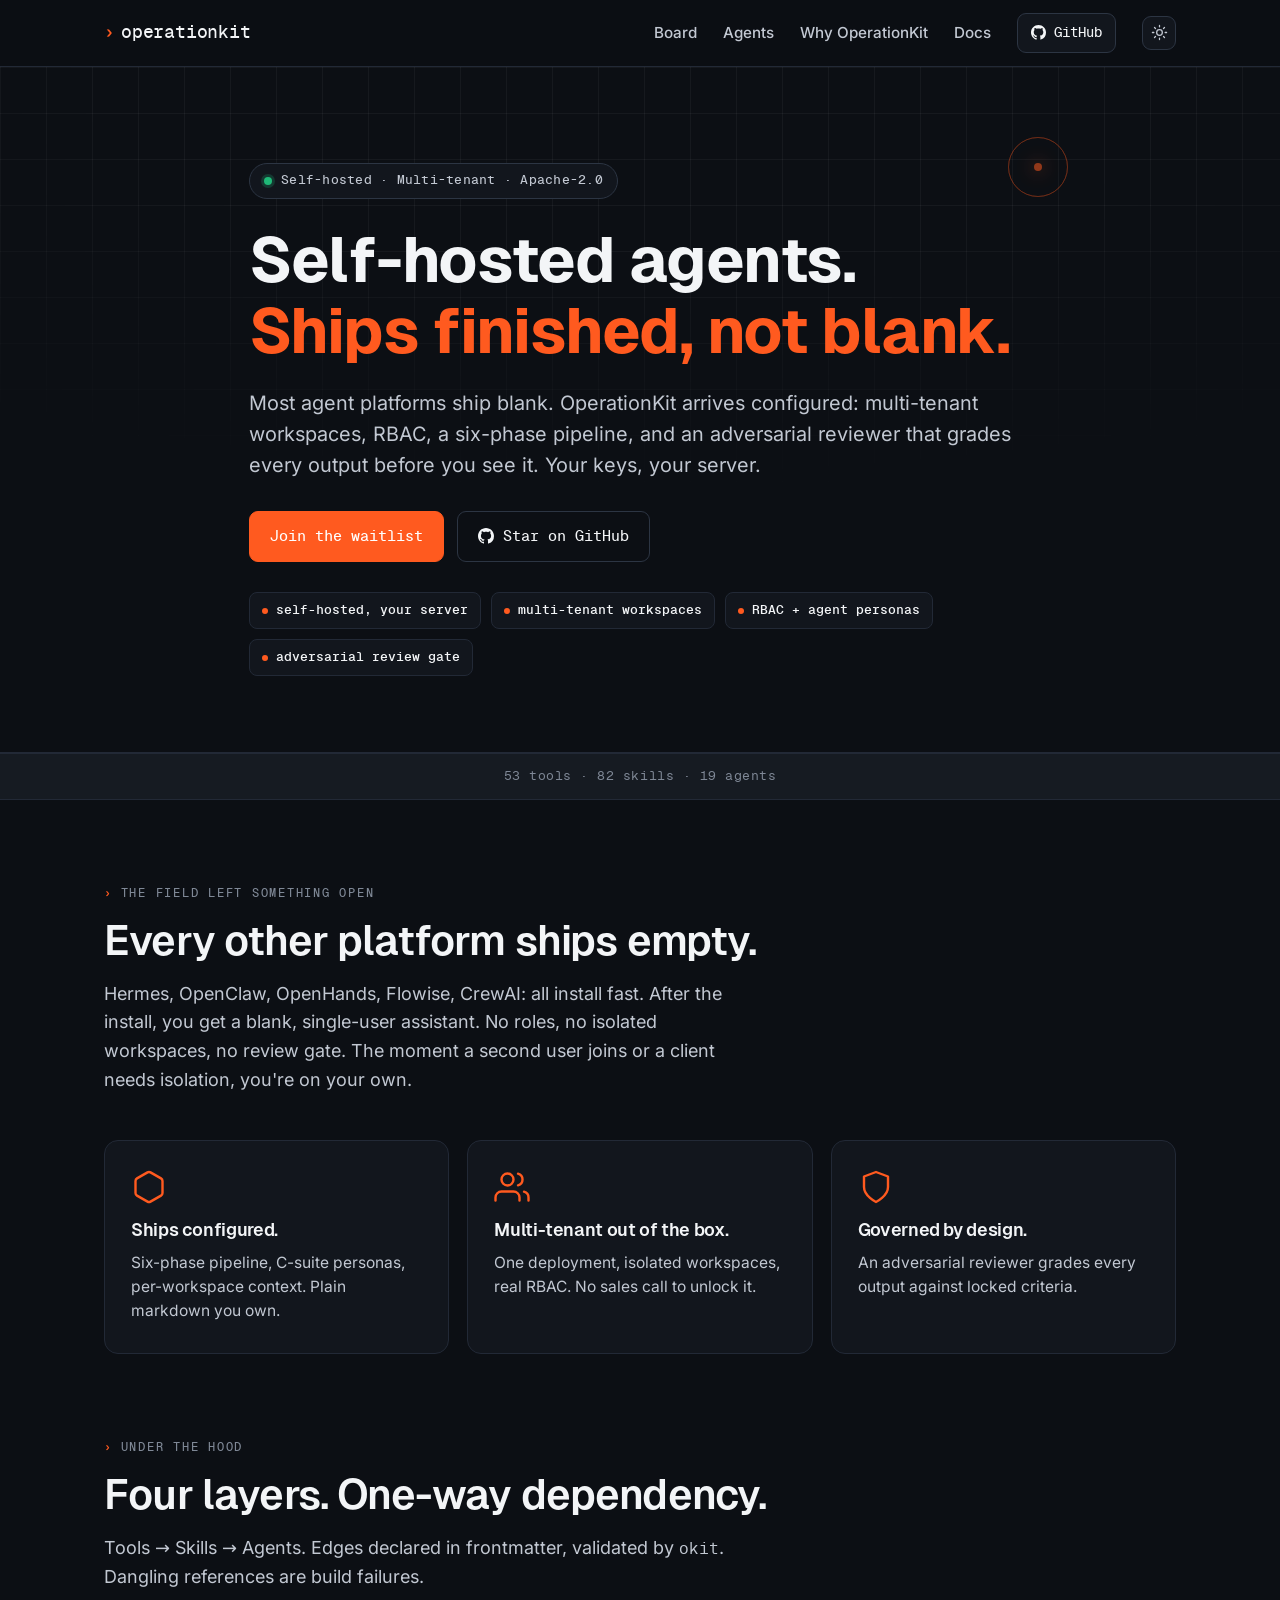
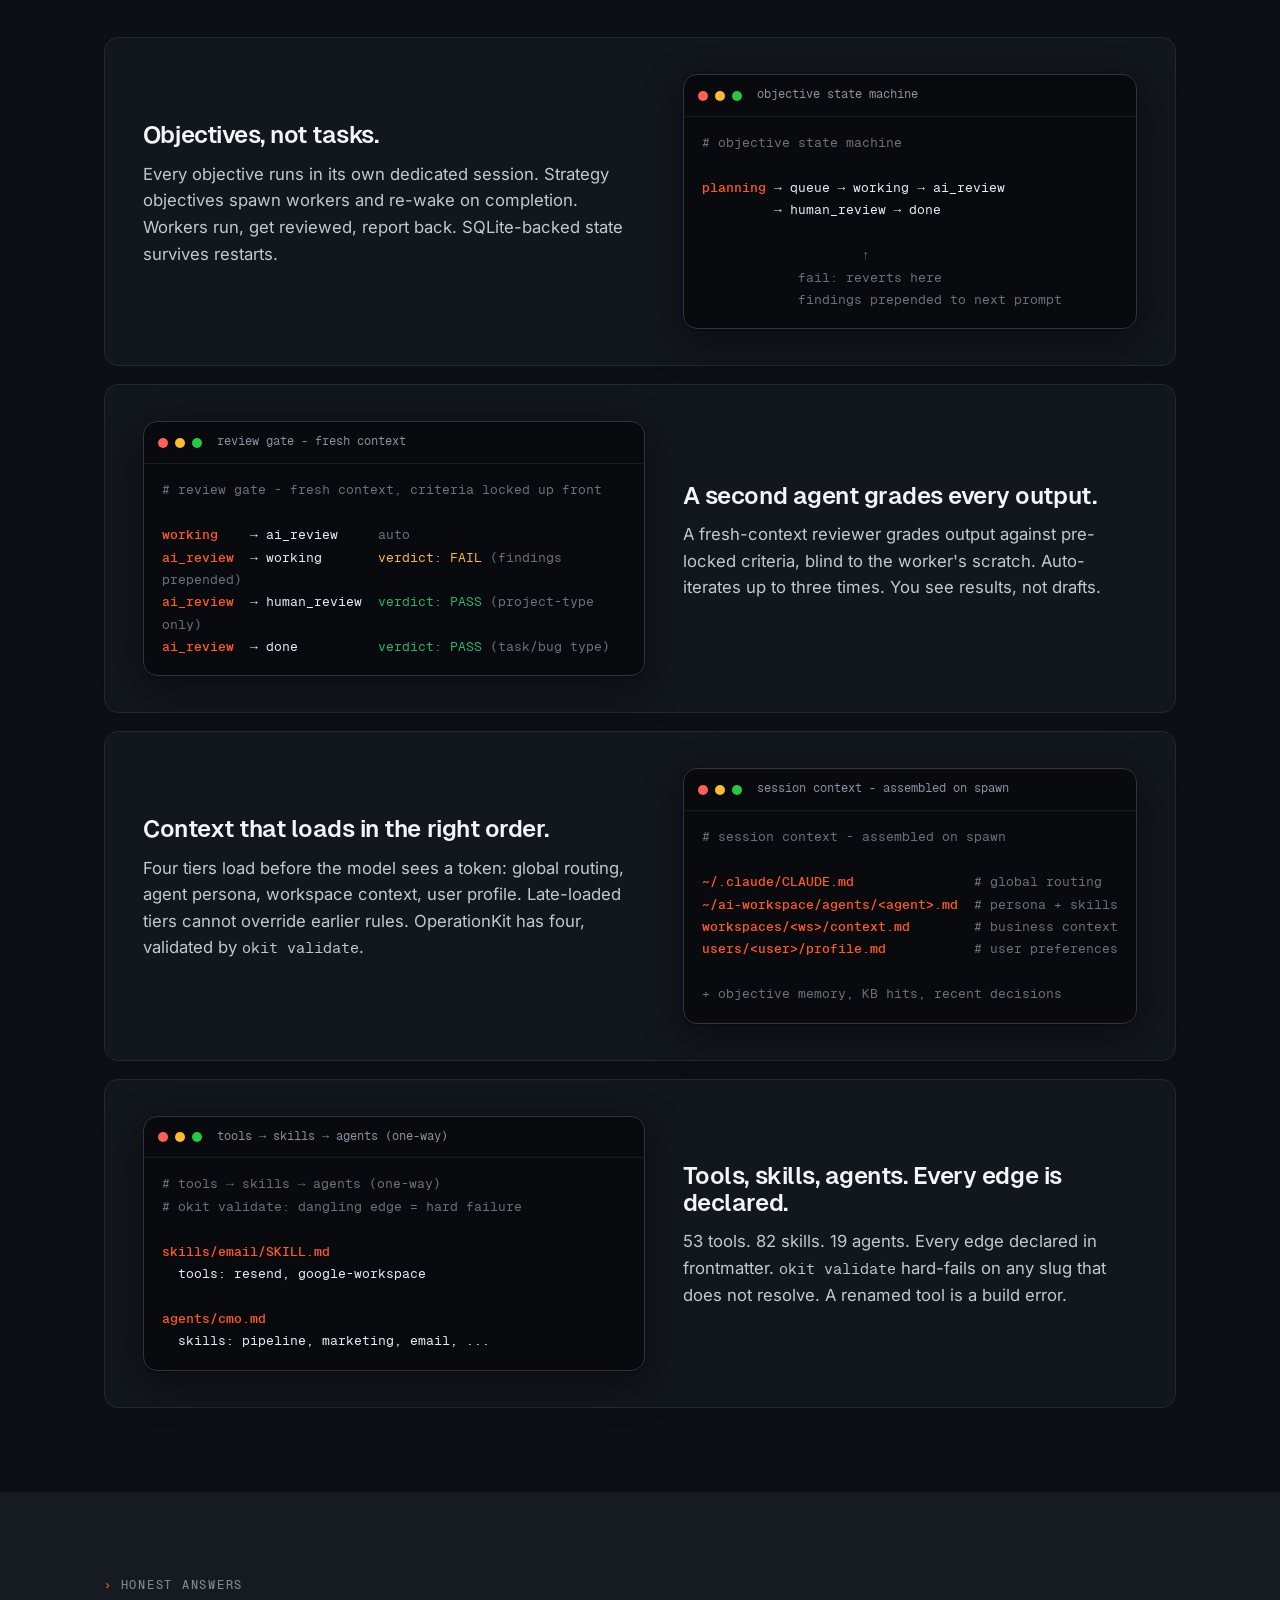
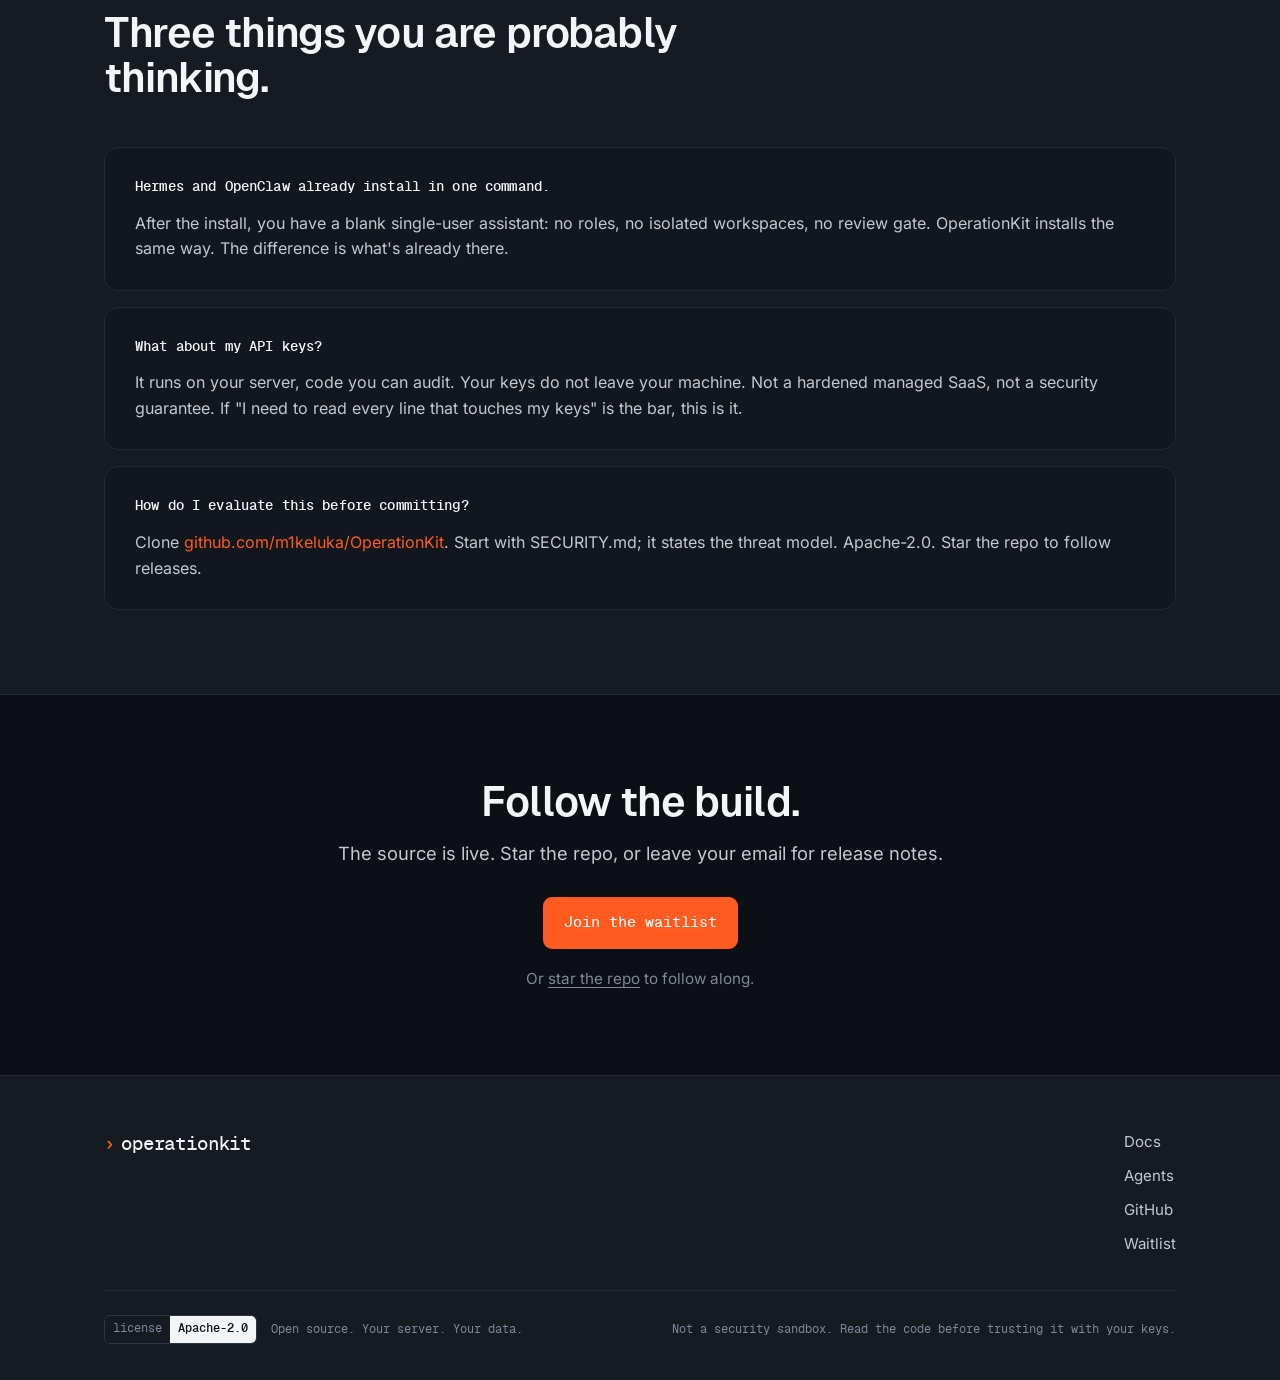
==== commit 45b8ac79: "copy: public source is live (W12 brief, obj 709311) - Obj 3 Q/A: replaces waitlist-gating copy with " ====
--- a/index.html
+++ b/index.html
@@ -274,8 +274,8 @@
           </div>
 
           <div class="obj-card">
-            <p class="obj-q">The full source isn't public. How do I evaluate this?</p>
-            <p class="obj-a">Star the repo at <a href="https://github.com/m1keluka/OperationKit" rel="noopener" target="_blank">github.com/m1keluka/OperationKit</a>. Join the waitlist. Full Apache-2.0 source ships to waitlist members first. The star-then-email sequence is the whole funnel.</p>
+            <p class="obj-q">How do I evaluate this before committing?</p>
+            <p class="obj-a">Clone <a href="https://github.com/m1keluka/OperationKit" rel="noopener" target="_blank">github.com/m1keluka/OperationKit</a>. Start with SECURITY.md; it states the threat model. Apache-2.0. Star the repo to follow releases.</p>
           </div>
 
         </div>
@@ -285,8 +285,8 @@
     <!-- ============ FINAL CTA BAND ============ -->
     <section class="section cta-band" id="cta">
       <div class="wrap reveal">
-        <h2>Get there early.</h2>
-        <p class="cta-lead">The infrastructure for governed, multi-tenant agent operations on your own keys is still open. Join the first cohort.</p>
+        <h2>Follow the build.</h2>
+        <p class="cta-lead">The source is live. Star the repo, or leave your email for release notes.</p>
         <div class="hero-ctas">
           <a class="btn btn-primary" href="/waitlist/">
             Join the waitlist
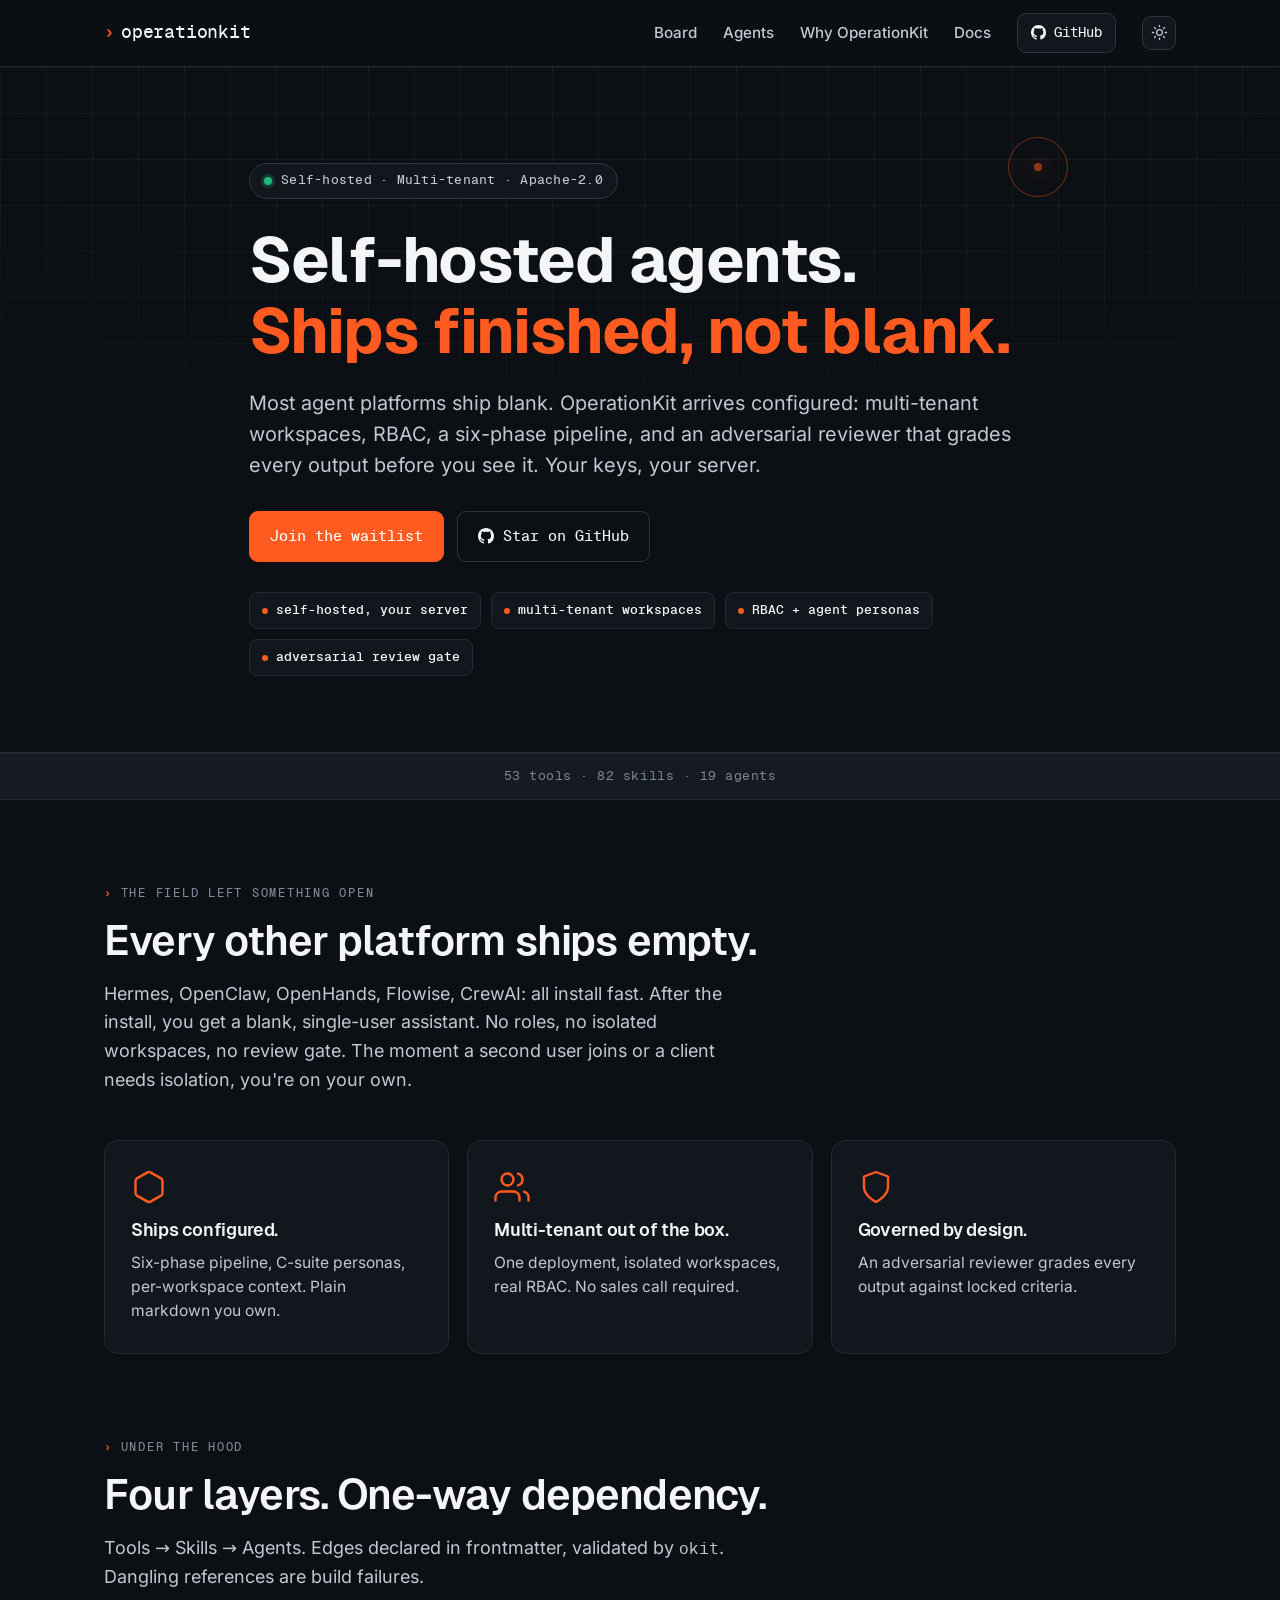
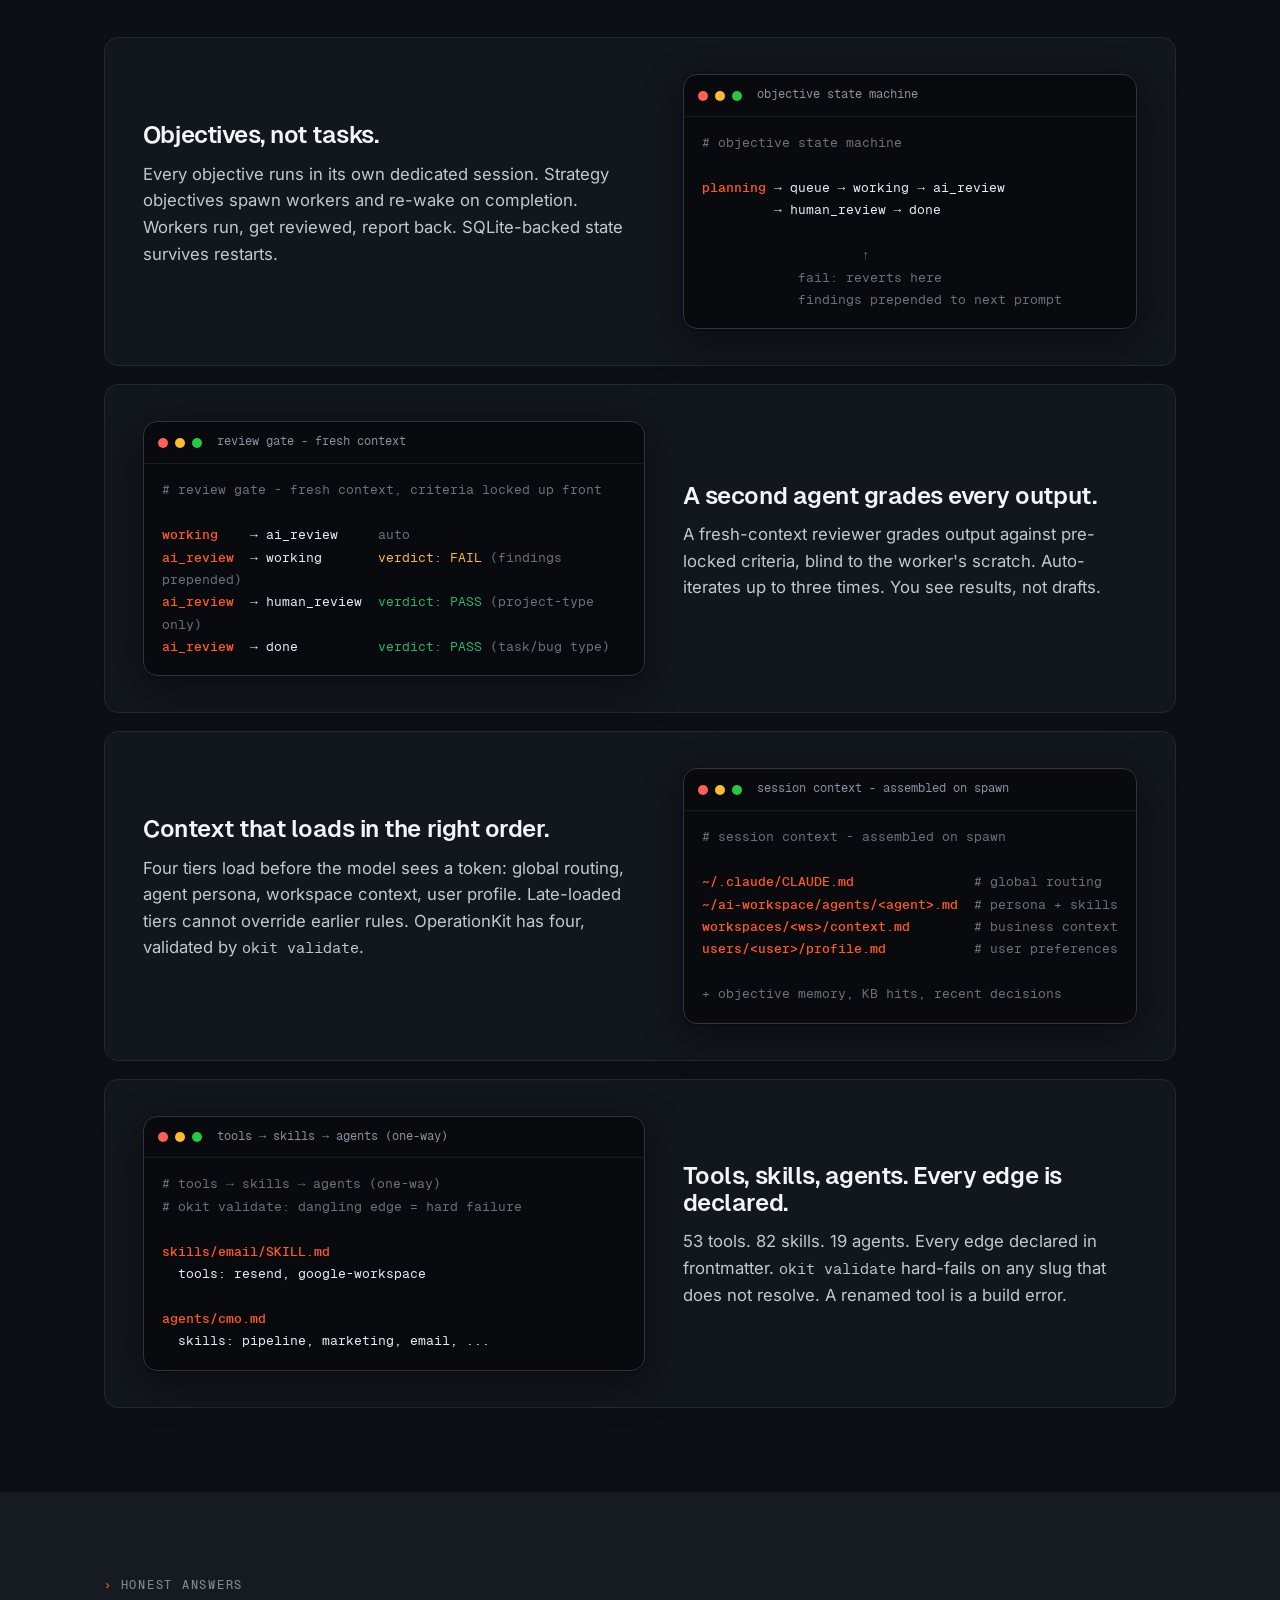
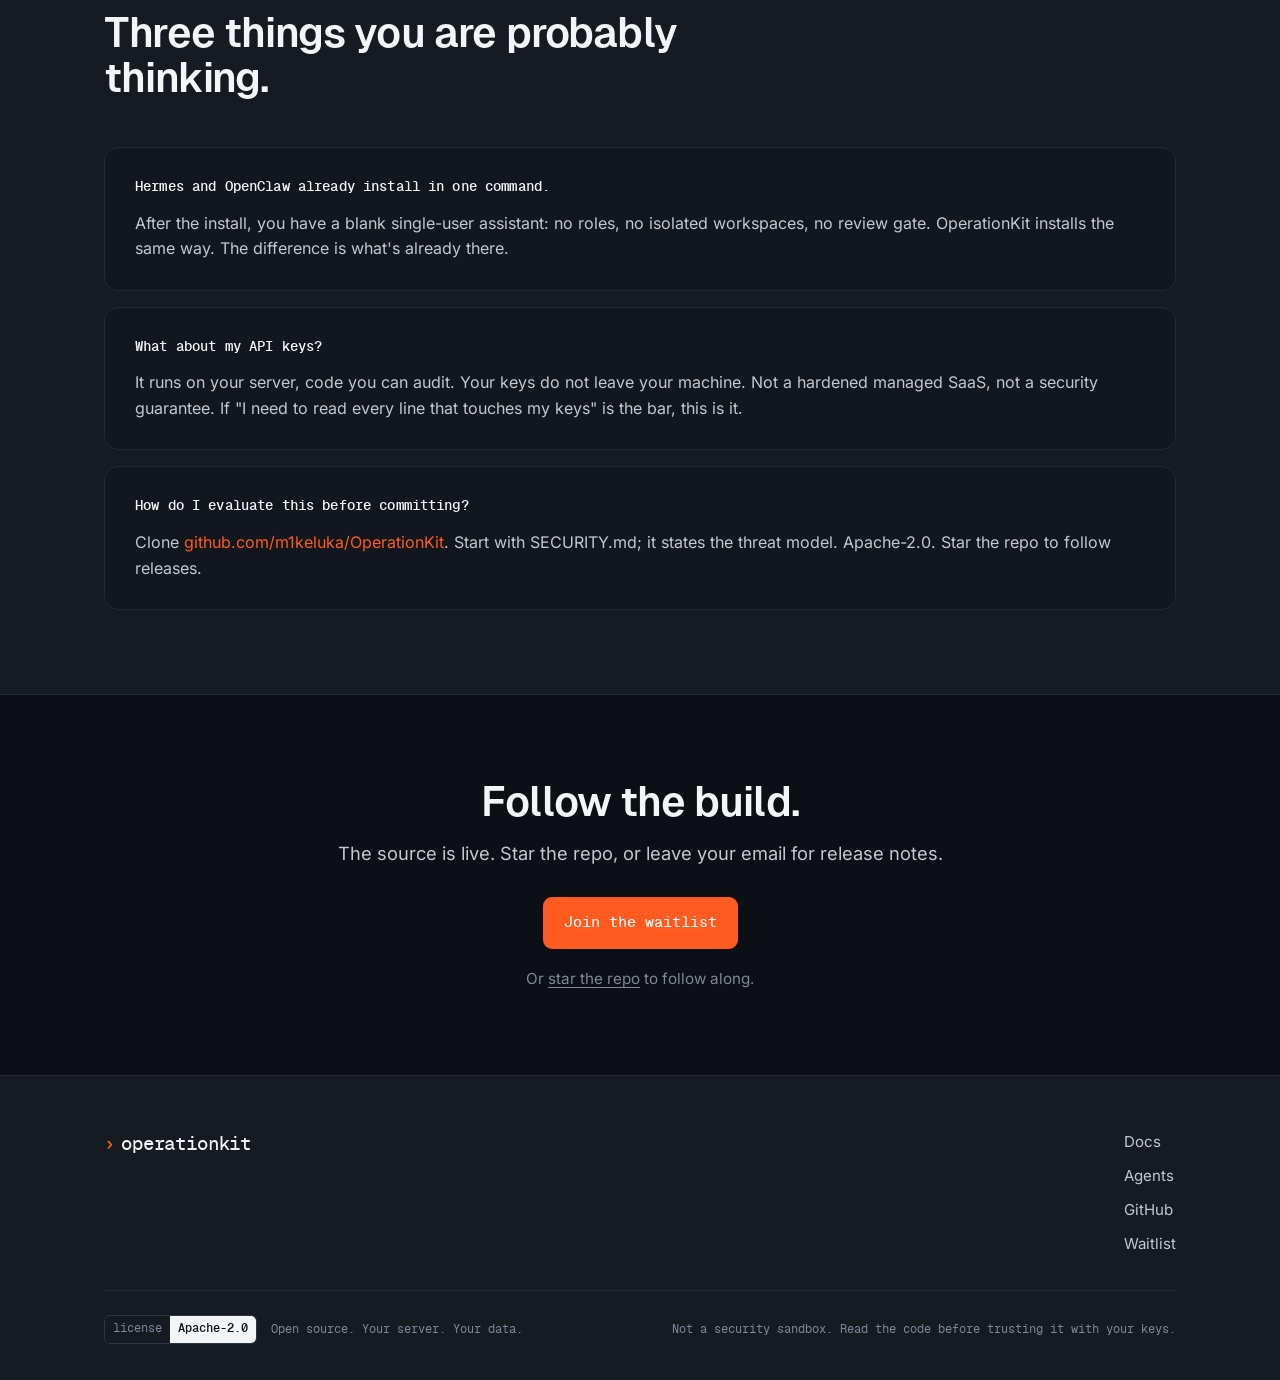
==== commit 04274ce0: "copy: drop ban-list word 'unlock' from pillar-2 body (word-count-emdash criterion)" ====
--- a/index.html
+++ b/index.html
@@ -126,7 +126,7 @@
               <svg viewBox="0 0 24 24" fill="none" stroke="currentColor" stroke-width="1.7" stroke-linecap="round" stroke-linejoin="round"><path d="M17 21v-2a4 4 0 0 0-4-4H5a4 4 0 0 0-4 4v2"/><circle cx="9" cy="7" r="4"/><path d="M23 21v-2a4 4 0 0 0-3-3.87"/><path d="M16 3.13a4 4 0 0 1 0 7.75"/></svg>
             </div>
             <h3>Multi-tenant out of the box.</h3>
-            <p>One deployment, isolated workspaces, real RBAC. No sales call to unlock it.</p>
+            <p>One deployment, isolated workspaces, real RBAC. No sales call required.</p>
           </div>
           <div class="gap-pillar">
             <div class="gap-pillar-icon" aria-hidden="true">
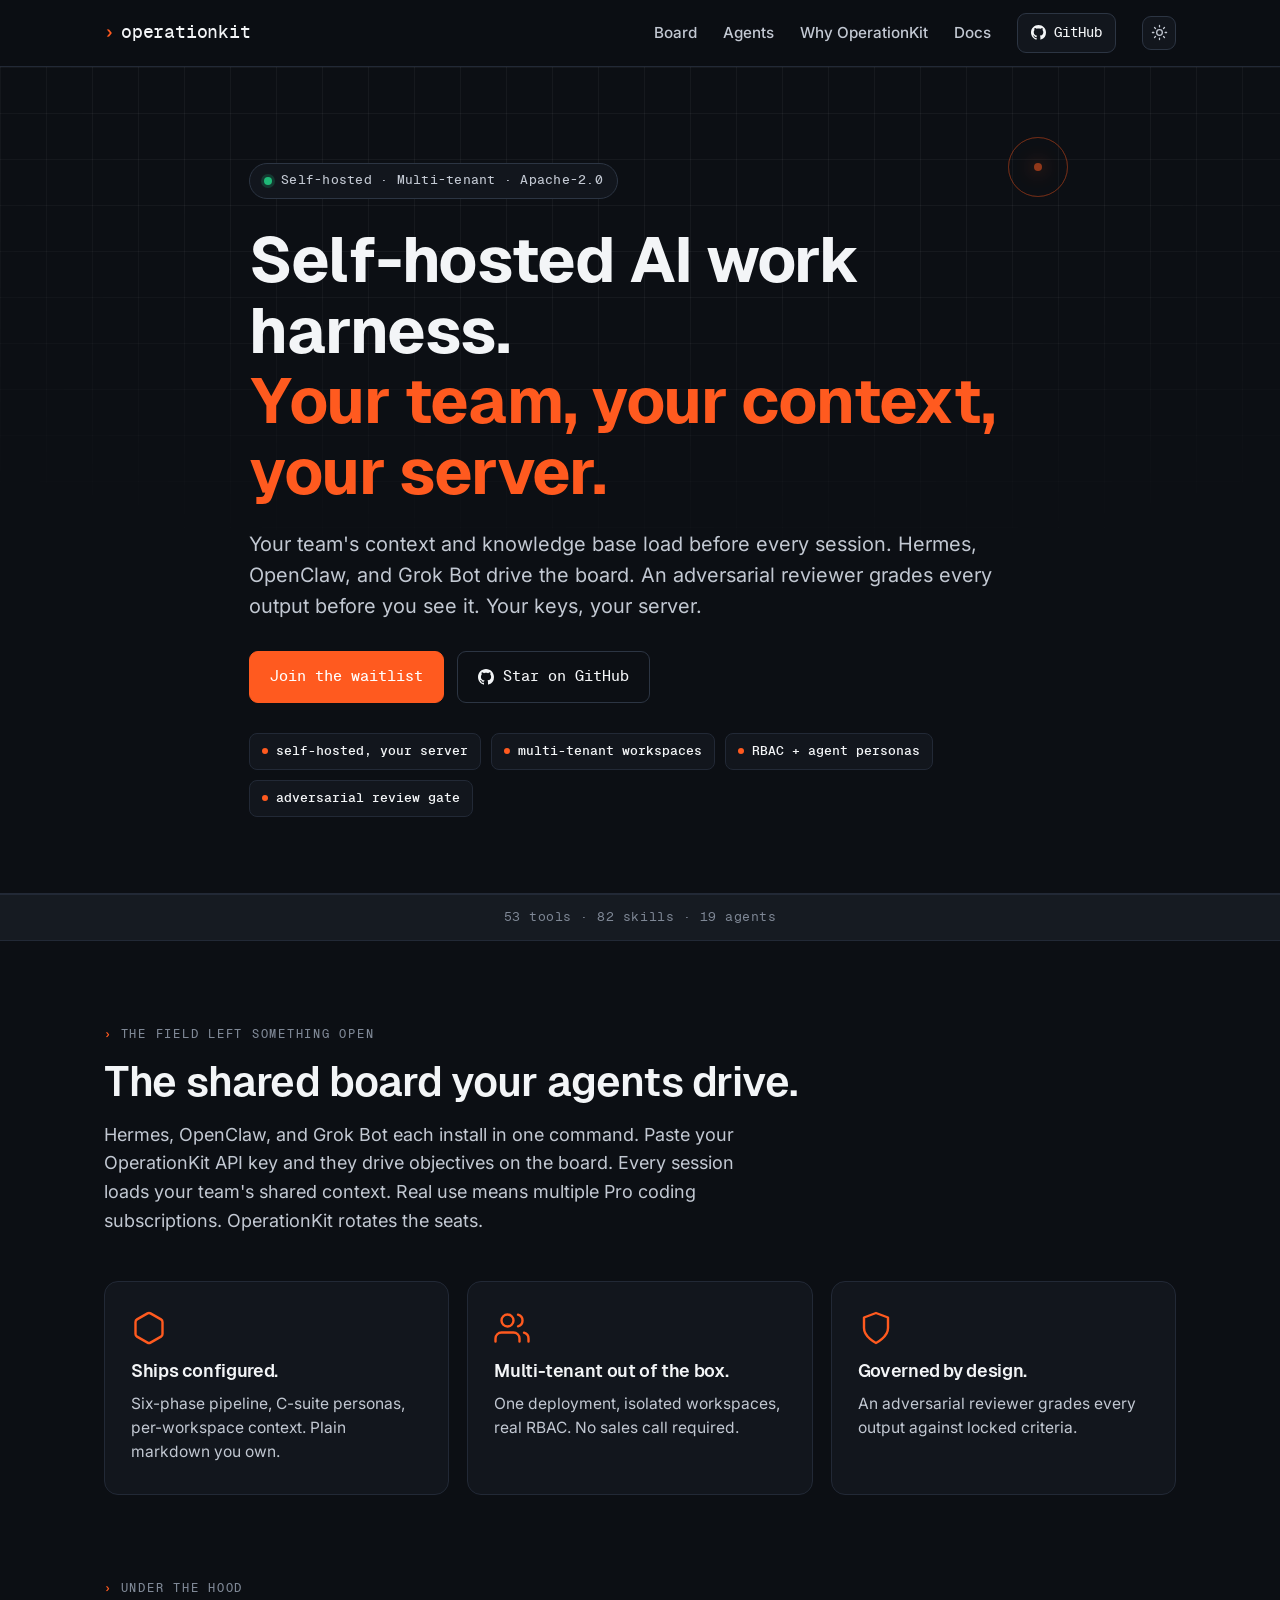
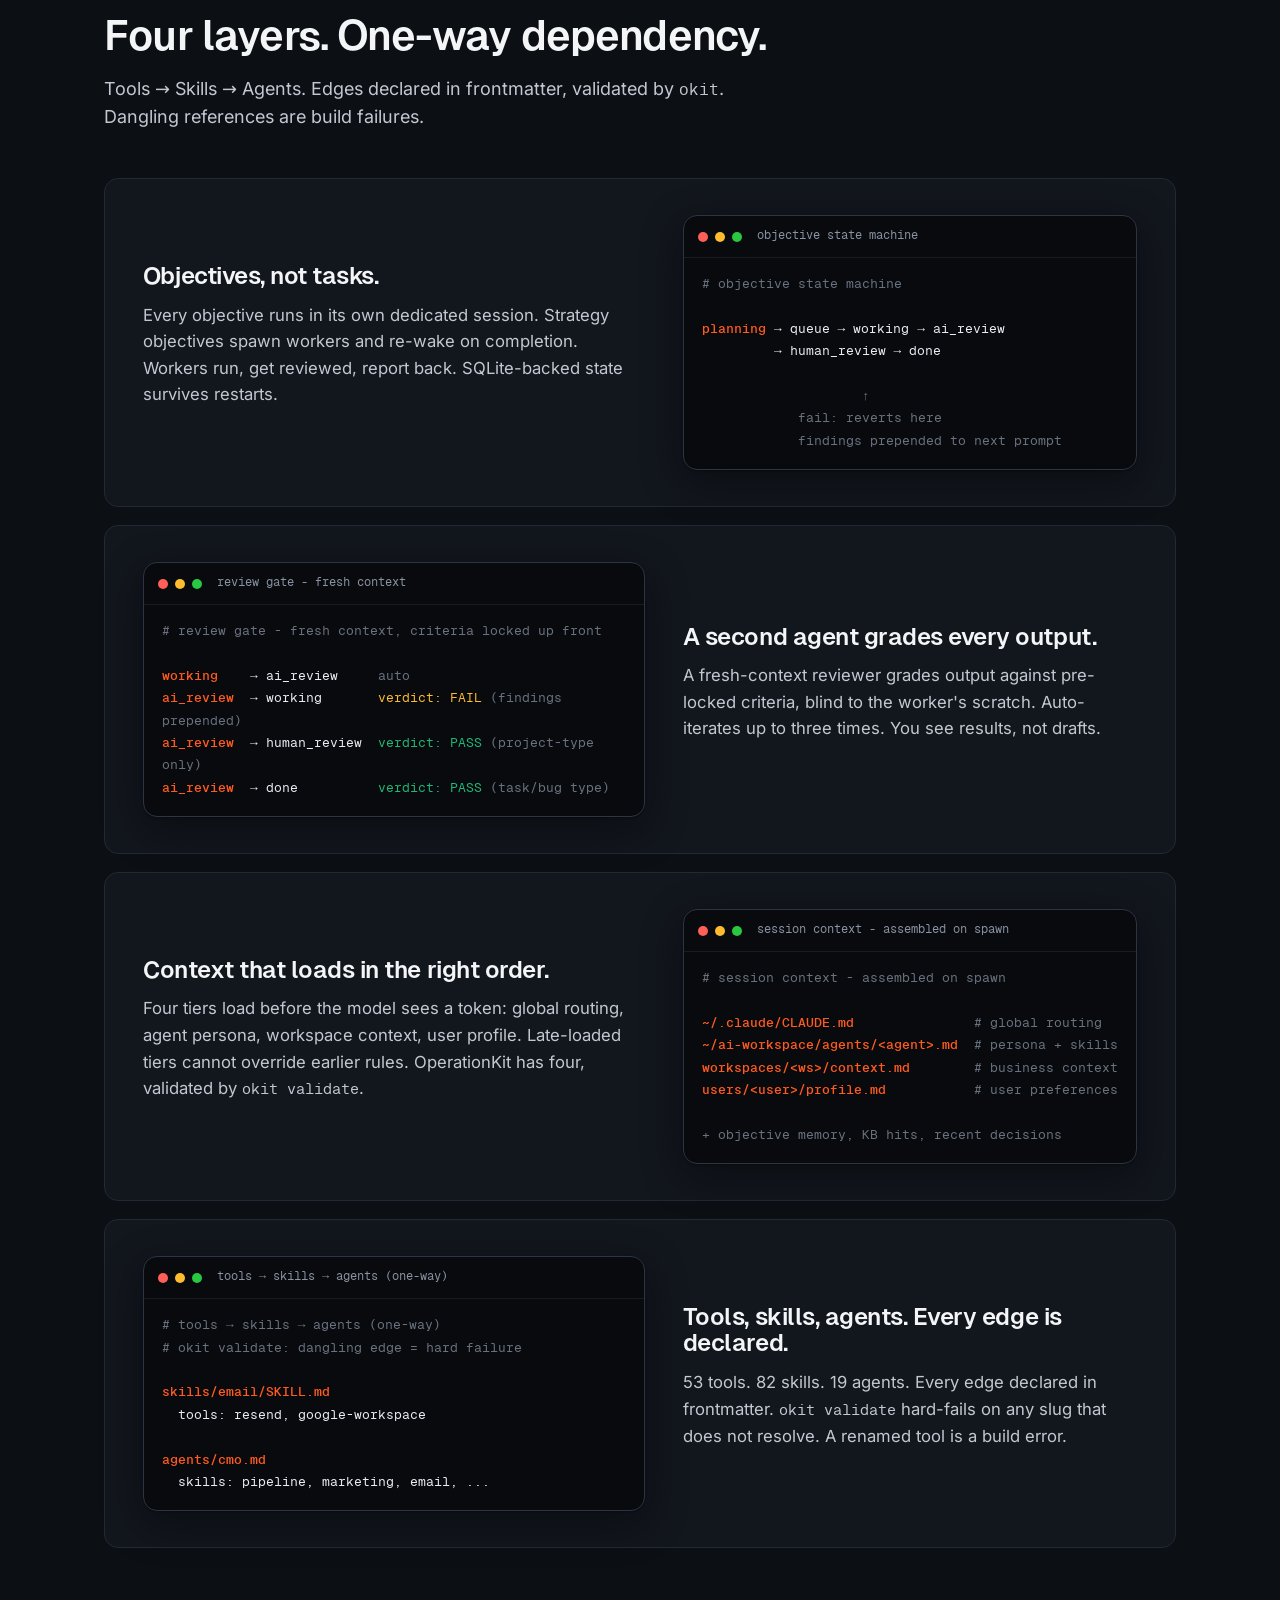
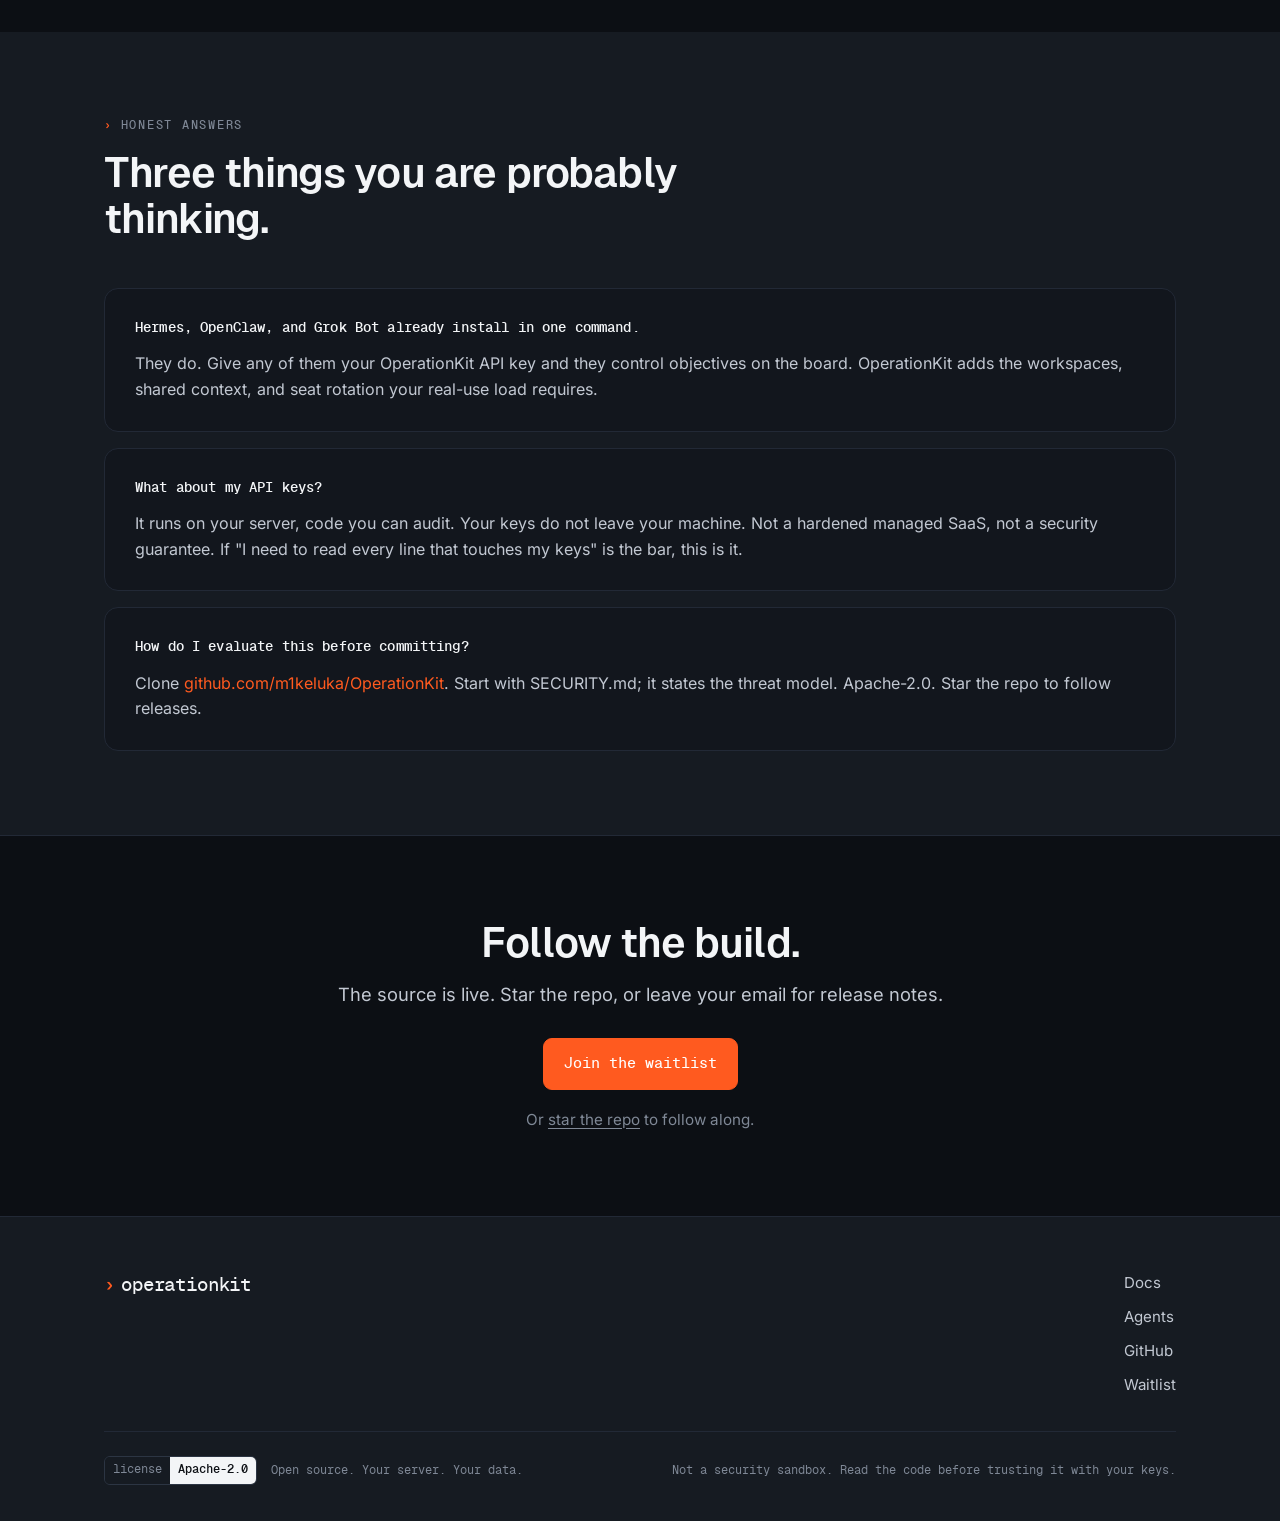
==== commit 71716e12: "copy: AI work harness reframe (W17, obj 709505) - Title/OG/Twitter: 'Self-hosted AI work harness.' -" ====
--- a/index.html
+++ b/index.html
@@ -3,7 +3,7 @@
 <head>
   <meta charset="utf-8" />
   <meta name="viewport" content="width=device-width, initial-scale=1" />
-  <title>OperationKit: Self-hosted agents. Ships finished, not blank.</title>
+  <title>OperationKit: Self-hosted AI work harness. Your team, your context, your server.</title>
   <meta name="description" content="Multi-tenant agent operations on your own keys. Self-hosted, governed by design, adversarial review gate built in. Apache-2.0." />
   <meta name="theme-color" content="#0c0f14" />
 
@@ -17,16 +17,16 @@
 
   <meta property="og:type" content="website" />
   <meta property="og:site_name" content="OperationKit" />
-  <meta property="og:title" content="OperationKit: Self-hosted agents. Ships finished, not blank." />
+  <meta property="og:title" content="OperationKit: Self-hosted AI work harness." />
   <meta property="og:description" content="Multi-tenant workspaces, role-based access, a six-phase agent pipeline, and an adversarial reviewer. Your keys. Your server. Your data." />
   <link rel="canonical" href="https://operationkit.com/" />
   <meta property="og:url" content="https://operationkit.com/" />
   <meta property="og:image" content="https://operationkit.com/og-image.png" />
   <meta property="og:image:width" content="1200" />
   <meta property="og:image:height" content="630" />
-  <meta property="og:image:alt" content="OperationKit. Self-hosted agents. Ships finished, not blank." />
+  <meta property="og:image:alt" content="OperationKit. Self-hosted AI work harness. Your team, your context, your server." />
   <meta name="twitter:card" content="summary_large_image" />
-  <meta name="twitter:title" content="OperationKit: Self-hosted agents. Ships finished, not blank." />
+  <meta name="twitter:title" content="OperationKit: Self-hosted AI work harness." />
   <meta name="twitter:description" content="Multi-tenant workspaces, role-based access, a six-phase agent pipeline, and an adversarial reviewer. Your keys. Your server. Your data." />
   <meta name="twitter:image" content="https://operationkit.com/og-image.png" />
 
@@ -73,10 +73,8 @@
         <div class="status-pill">
           <i class="live-dot"></i> Self-hosted &middot; Multi-tenant &middot; Apache-2.0
         </div>
-        <h1>Self-hosted agents.<br><span class="accent">Ships finished, not blank.</span></h1>
-        <p class="hero-oneliner">
-          Most agent platforms ship blank. OperationKit arrives configured: multi-tenant workspaces, RBAC, a six-phase pipeline, and an adversarial reviewer that grades every output before you see it. Your keys, your server.
-        </p>
+        <h1>Self-hosted AI work harness.<br><span class="accent">Your team, your context, your server.</span></h1>
+        <p class="hero-oneliner">Your team's context and knowledge base load before every session. Hermes, OpenClaw, and Grok Bot drive the board. An adversarial reviewer grades every output before you see it. Your keys, your server.</p>
         <div class="hero-ctas">
           <a class="btn btn-primary" href="/waitlist/">
             Join the waitlist
@@ -107,10 +105,8 @@
       <div class="wrap">
         <div class="sec-head reveal">
           <p class="eyebrow">The field left something open</p>
-          <h2>Every other platform ships empty.</h2>
-          <p class="lead">
-            Hermes, OpenClaw, OpenHands, Flowise, CrewAI: all install fast. After the install, you get a blank, single-user assistant. No roles, no isolated workspaces, no review gate. The moment a second user joins or a client needs isolation, you're on your own.
-          </p>
+          <h2>The shared board your agents drive.</h2>
+          <p class="lead">Hermes, OpenClaw, and Grok Bot each install in one command. Paste your OperationKit API key and they drive objectives on the board. Every session loads your team's shared context. Real use means multiple Pro coding subscriptions. OperationKit rotates the seats.</p>
         </div>
 
         <div class="gap-pillars reveal">
@@ -264,8 +260,8 @@
         <div class="obj-cards reveal">
 
           <div class="obj-card">
-            <p class="obj-q">Hermes and OpenClaw already install in one command.</p>
-            <p class="obj-a">After the install, you have a blank single-user assistant: no roles, no isolated workspaces, no review gate. OperationKit installs the same way. The difference is what's already there.</p>
+            <p class="obj-q">Hermes, OpenClaw, and Grok Bot already install in one command.</p>
+            <p class="obj-a">They do. Give any of them your OperationKit API key and they control objectives on the board. OperationKit adds the workspaces, shared context, and seat rotation your real-use load requires.</p>
           </div>
 
           <div class="obj-card">
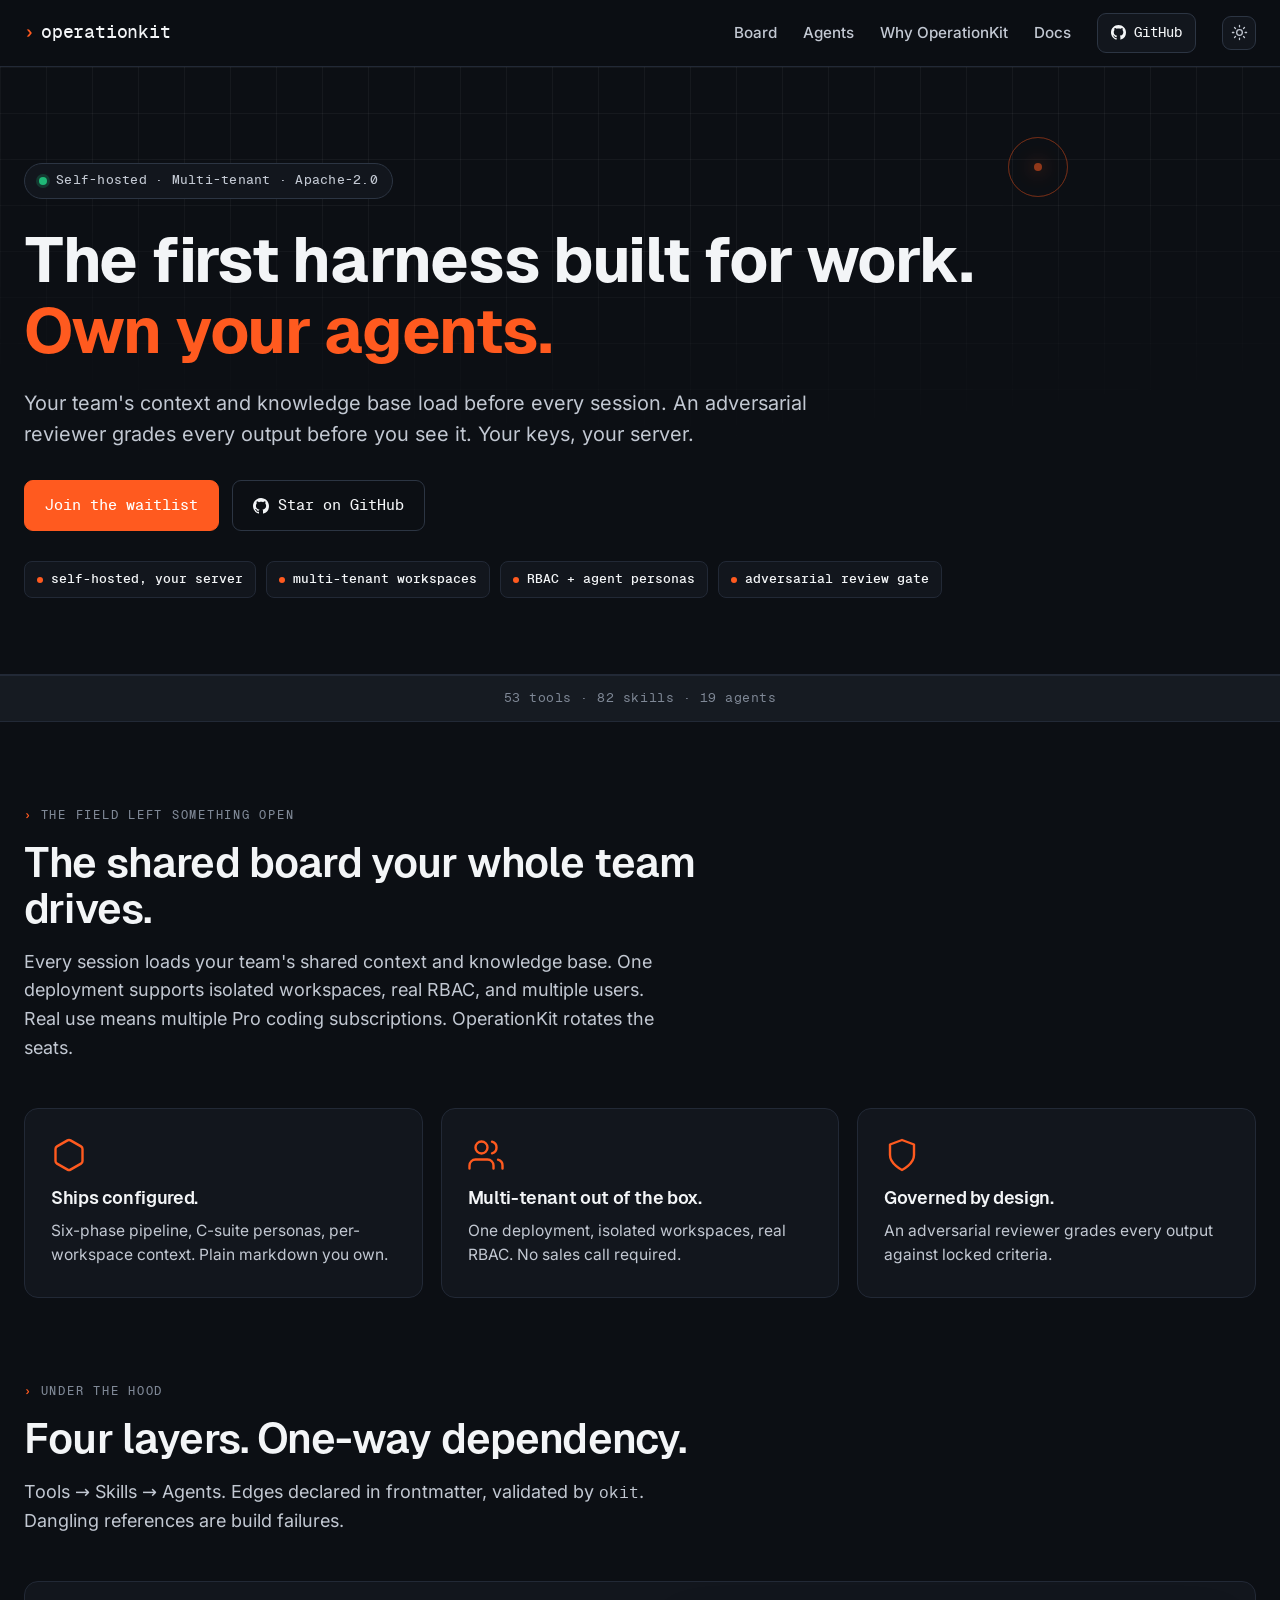
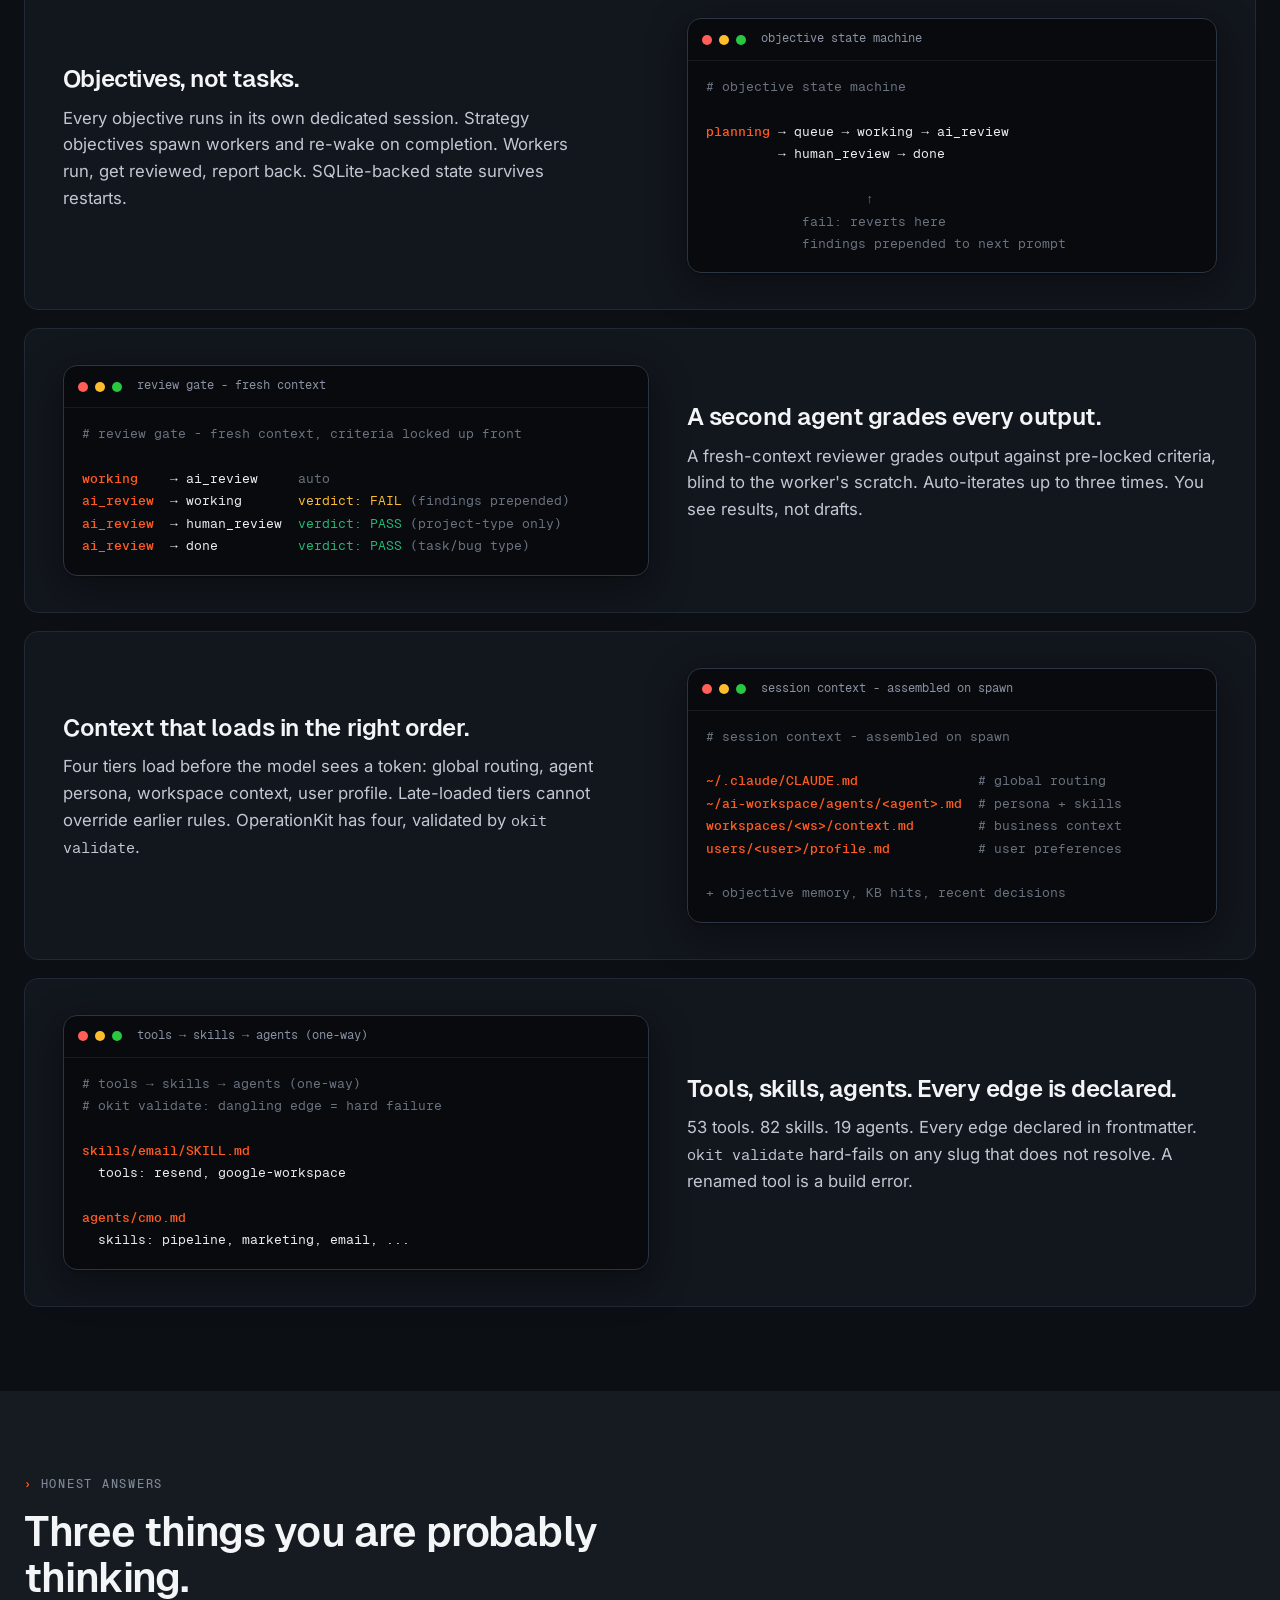
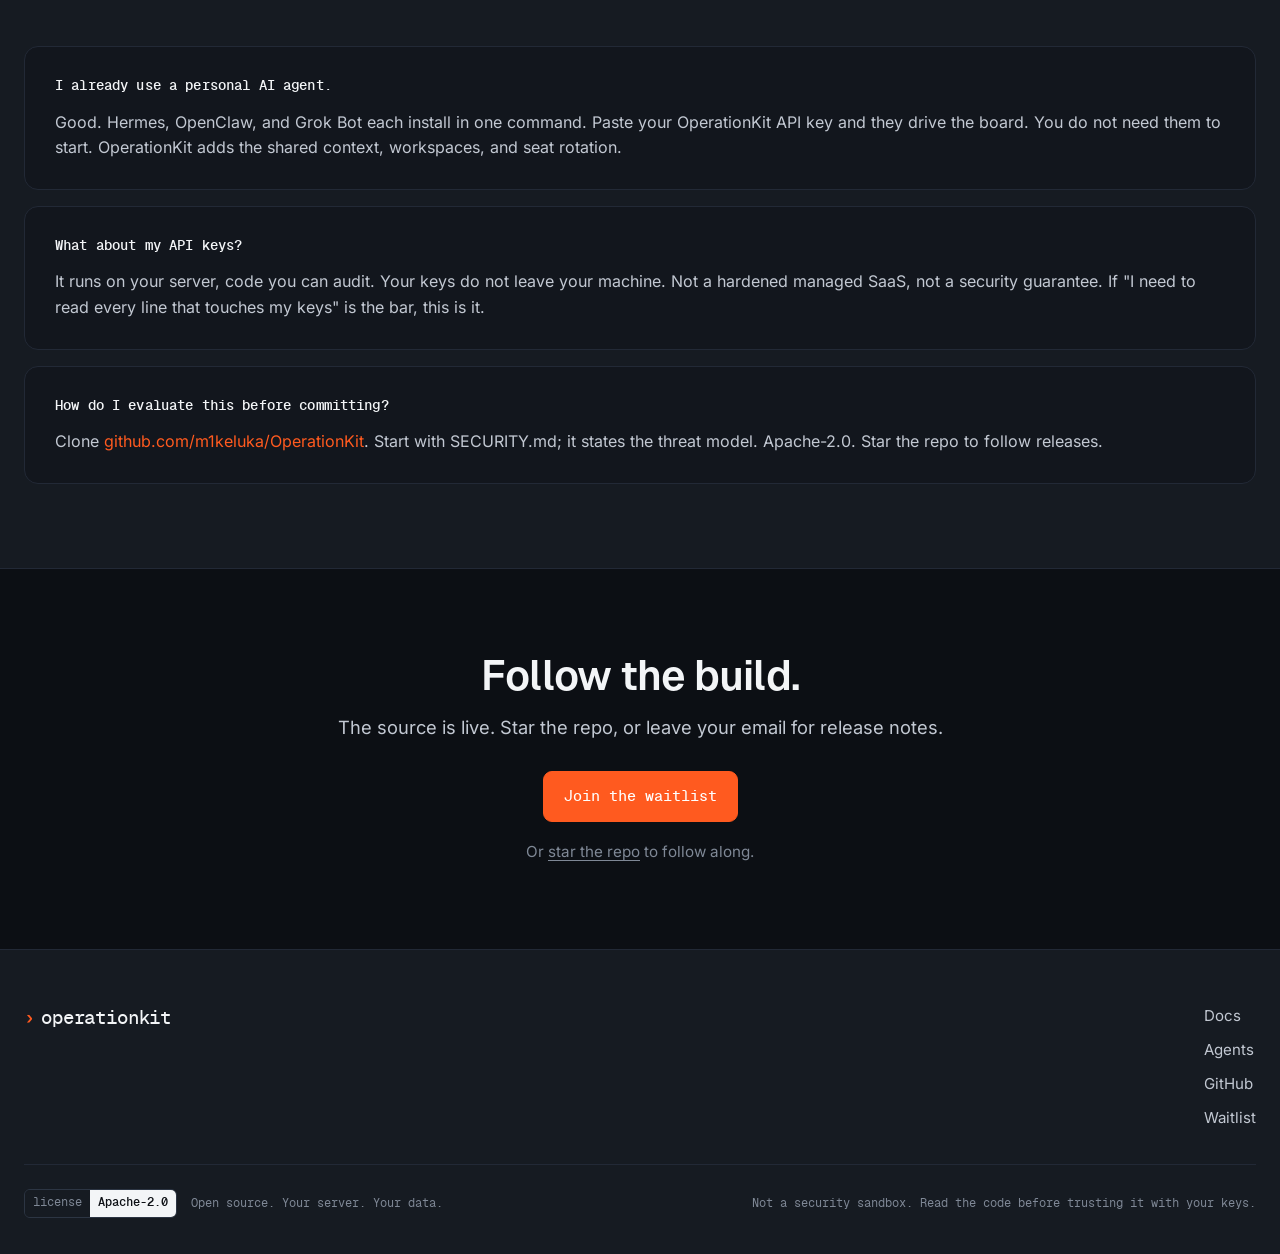
==== commit bde975e0: "copy: first-harness hero reframe (W24, obj 709608) - Title/og/twitter: The first harness built for w" ====
--- a/index.html
+++ b/index.html
@@ -3,7 +3,7 @@
 <head>
   <meta charset="utf-8" />
   <meta name="viewport" content="width=device-width, initial-scale=1" />
-  <title>OperationKit: Self-hosted AI work harness. Your team, your context, your server.</title>
+  <title>OperationKit: The first harness built for work. Own your agents.</title>
   <meta name="description" content="Multi-tenant agent operations on your own keys. Self-hosted, governed by design, adversarial review gate built in. Apache-2.0." />
   <meta name="theme-color" content="#0c0f14" />
 
@@ -17,16 +17,16 @@
 
   <meta property="og:type" content="website" />
   <meta property="og:site_name" content="OperationKit" />
-  <meta property="og:title" content="OperationKit: Self-hosted AI work harness." />
+  <meta property="og:title" content="OperationKit: The first harness built for work." />
   <meta property="og:description" content="Multi-tenant workspaces, role-based access, a six-phase agent pipeline, and an adversarial reviewer. Your keys. Your server. Your data." />
   <link rel="canonical" href="https://operationkit.com/" />
   <meta property="og:url" content="https://operationkit.com/" />
   <meta property="og:image" content="https://operationkit.com/og-image.png" />
   <meta property="og:image:width" content="1200" />
   <meta property="og:image:height" content="630" />
-  <meta property="og:image:alt" content="OperationKit. Self-hosted AI work harness. Your team, your context, your server." />
+  <meta property="og:image:alt" content="OperationKit. The first harness built for work. Own your agents." />
   <meta name="twitter:card" content="summary_large_image" />
-  <meta name="twitter:title" content="OperationKit: Self-hosted AI work harness." />
+  <meta name="twitter:title" content="OperationKit: The first harness built for work." />
   <meta name="twitter:description" content="Multi-tenant workspaces, role-based access, a six-phase agent pipeline, and an adversarial reviewer. Your keys. Your server. Your data." />
   <meta name="twitter:image" content="https://operationkit.com/og-image.png" />
 
@@ -73,8 +73,8 @@
         <div class="status-pill">
           <i class="live-dot"></i> Self-hosted &middot; Multi-tenant &middot; Apache-2.0
         </div>
-        <h1>Self-hosted AI work harness.<br><span class="accent">Your team, your context, your server.</span></h1>
-        <p class="hero-oneliner">Your team's context and knowledge base load before every session. Hermes, OpenClaw, and Grok Bot drive the board. An adversarial reviewer grades every output before you see it. Your keys, your server.</p>
+        <h1>The first harness built for work.<br><span class="accent">Own your agents.</span></h1>
+        <p class="hero-oneliner">Your team's context and knowledge base load before every session. An adversarial reviewer grades every output before you see it. Your keys, your server.</p>
         <div class="hero-ctas">
           <a class="btn btn-primary" href="/waitlist/">
             Join the waitlist
@@ -105,8 +105,8 @@
       <div class="wrap">
         <div class="sec-head reveal">
           <p class="eyebrow">The field left something open</p>
-          <h2>The shared board your agents drive.</h2>
-          <p class="lead">Hermes, OpenClaw, and Grok Bot each install in one command. Paste your OperationKit API key and they drive objectives on the board. Every session loads your team's shared context. Real use means multiple Pro coding subscriptions. OperationKit rotates the seats.</p>
+          <h2>The shared board your whole team drives.</h2>
+          <p class="lead">Every session loads your team's shared context and knowledge base. One deployment supports isolated workspaces, real RBAC, and multiple users. Real use means multiple Pro coding subscriptions. OperationKit rotates the seats.</p>
         </div>
 
         <div class="gap-pillars reveal">
@@ -260,8 +260,8 @@
         <div class="obj-cards reveal">
 
           <div class="obj-card">
-            <p class="obj-q">Hermes, OpenClaw, and Grok Bot already install in one command.</p>
-            <p class="obj-a">They do. Give any of them your OperationKit API key and they control objectives on the board. OperationKit adds the workspaces, shared context, and seat rotation your real-use load requires.</p>
+            <p class="obj-q">I already use a personal AI agent.</p>
+            <p class="obj-a">Good. Hermes, OpenClaw, and Grok Bot each install in one command. Paste your OperationKit API key and they drive the board. You do not need them to start. OperationKit adds the shared context, workspaces, and seat rotation.</p>
           </div>
 
           <div class="obj-card">
--- a/styles.css
+++ b/styles.css
@@ -28,7 +28,7 @@
   --font-display:Geist,"Inter Tight",system-ui,sans-serif;
   --font-body:Inter,system-ui,-apple-system,sans-serif;
   --font-mono:"Geist Mono","JetBrains Mono",ui-monospace,monospace;
-  --maxw:1120px; --radius:14px; --radius-sm:9px;
+  --maxw:1280px; --radius:14px; --radius-sm:9px;
 
   /* semantic tokens — LIGHT (default). Dark is a short override below. */
   --bg:var(--bone);
@@ -151,7 +151,7 @@
 .beacon-dot{position:absolute;inset:0;margin:auto;width:8px;height:8px;border-radius:50%;background:var(--accent);box-shadow:0 0 18px var(--accent)}
 @keyframes ping{0%{transform:scale(.4);opacity:.9}100%{transform:scale(3.4);opacity:0}}
 @media (prefers-reduced-motion:reduce){.beacon span{animation:none;opacity:.18}}
-.hero-inner{position:relative;z-index:1;max-width:830px}
+.hero-inner{position:relative;z-index:1;max-width:1280px}
 .status-pill{display:inline-flex;align-items:center;gap:9px;font-family:var(--font-mono);font-size:.8rem;
   font-weight:500;letter-spacing:.02em;color:var(--text);background:var(--surface);
   border:1px solid var(--border-strong);border-radius:999px;padding:7px 14px;margin-bottom:26px}
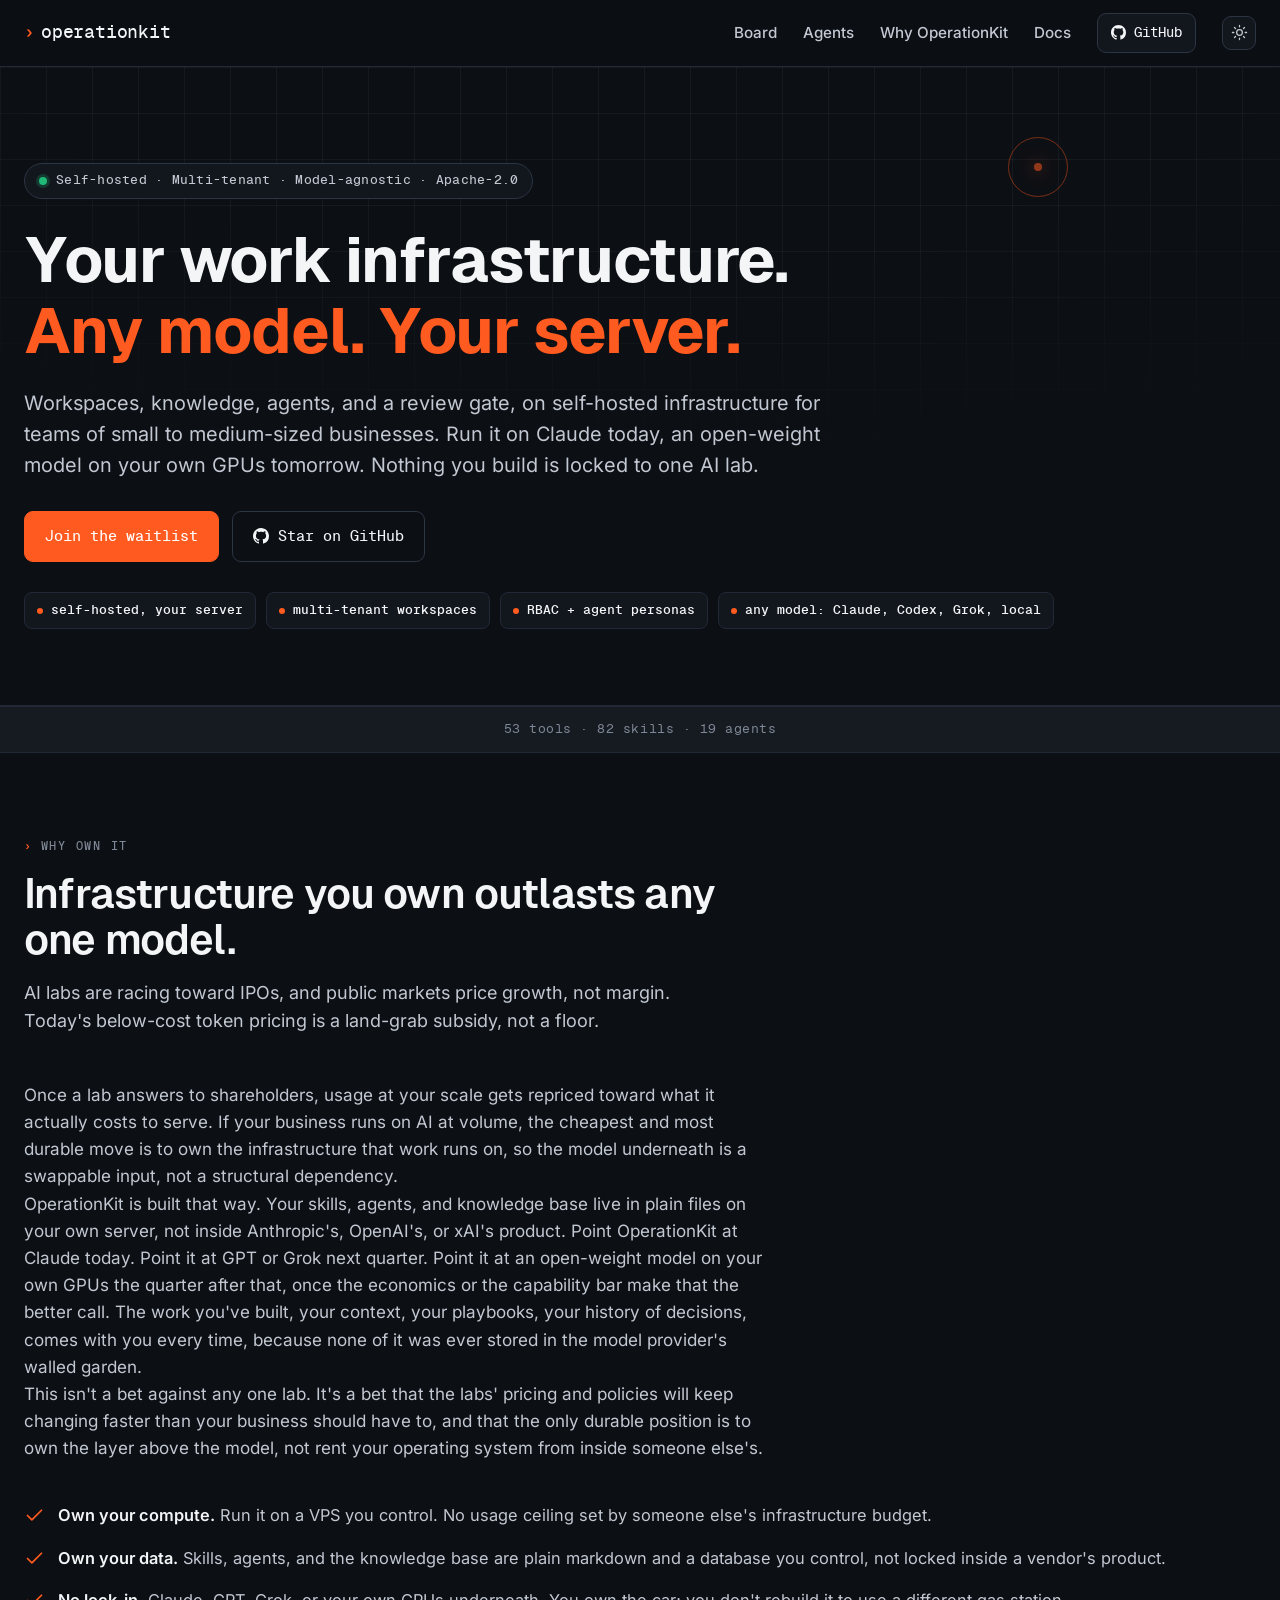
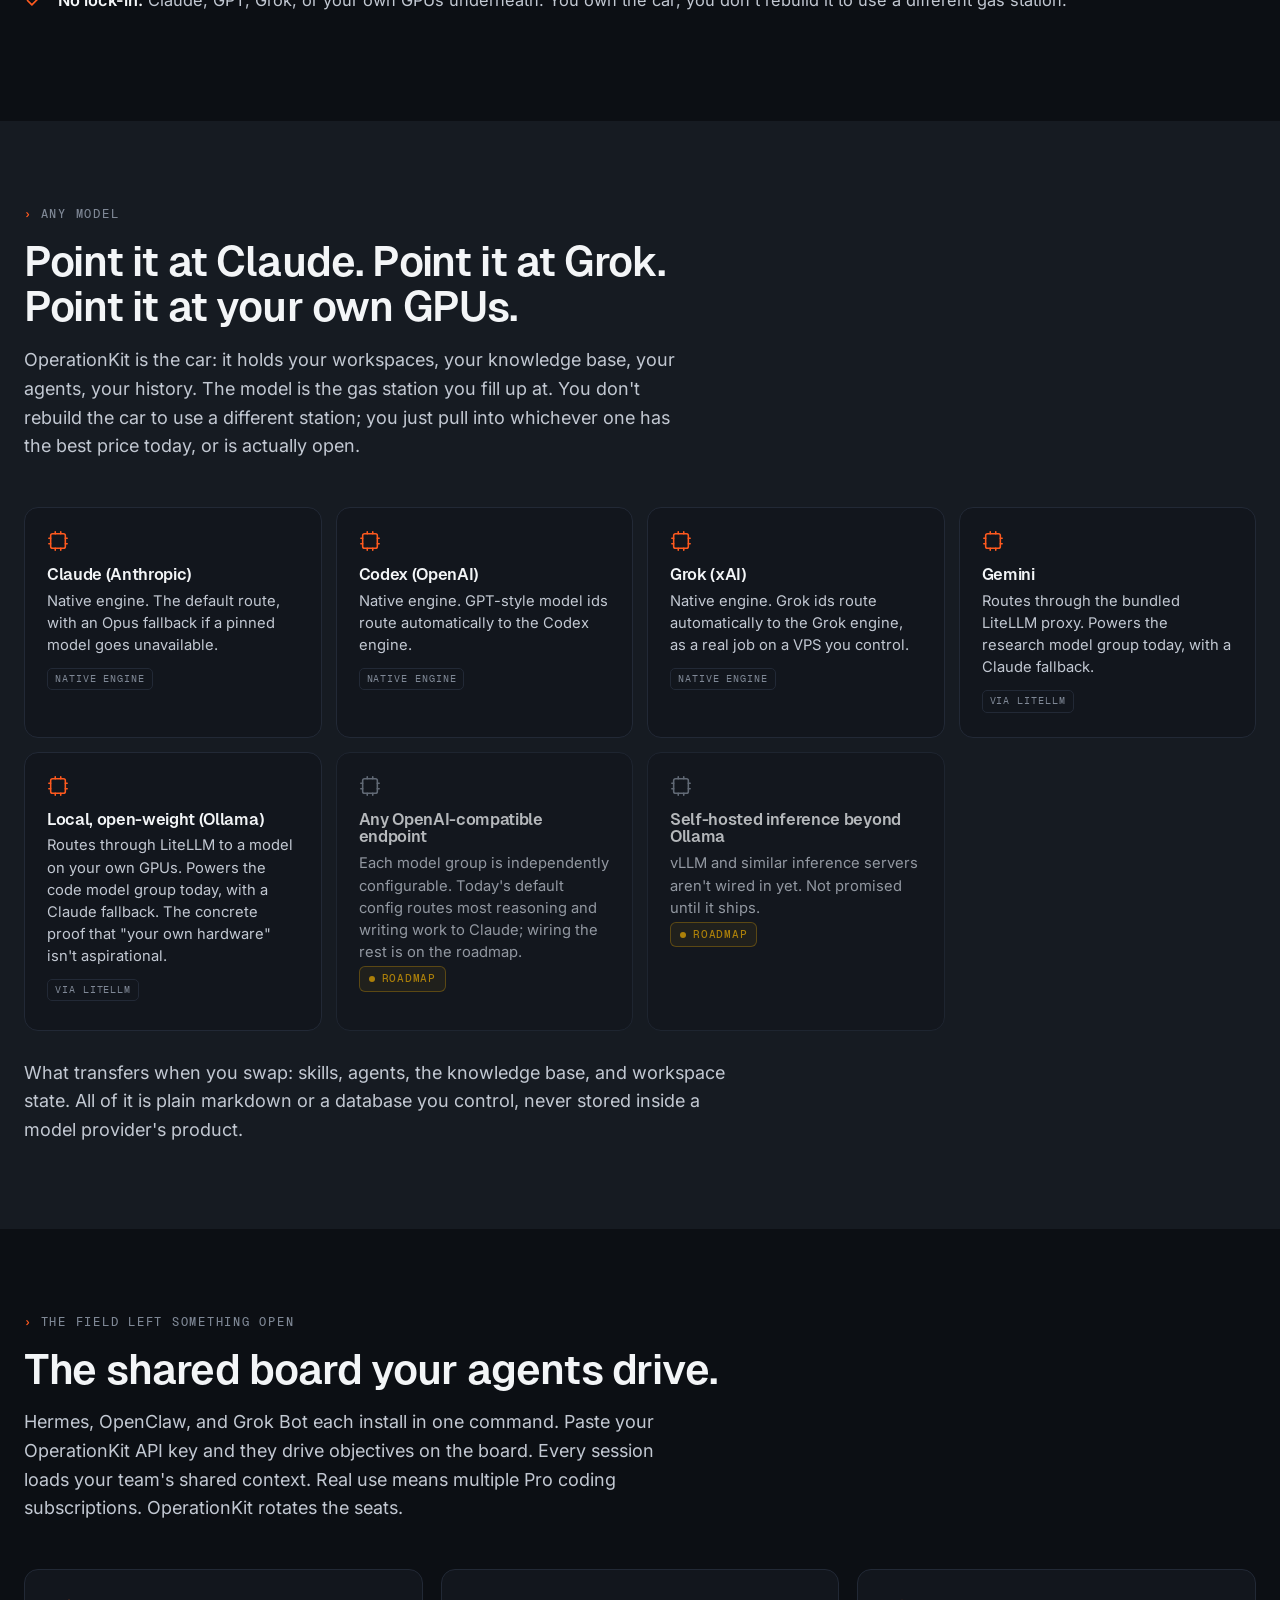
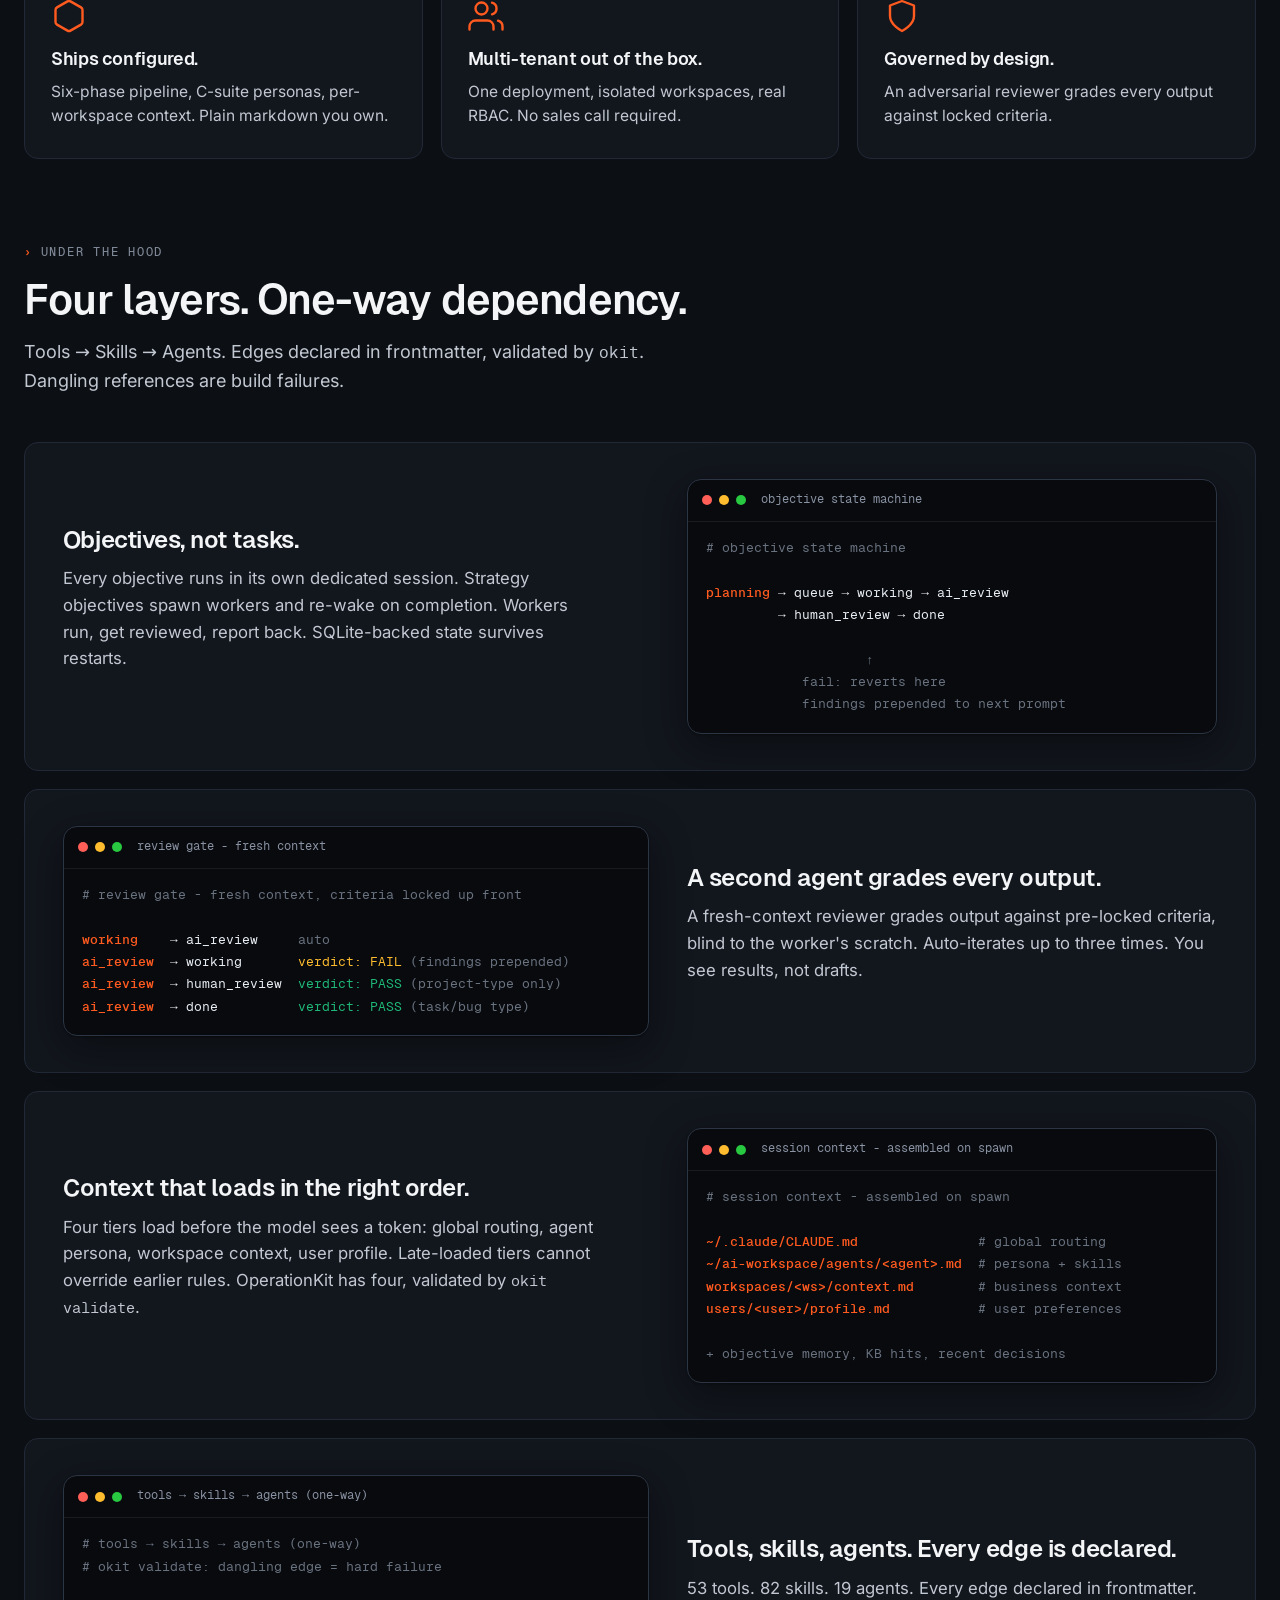
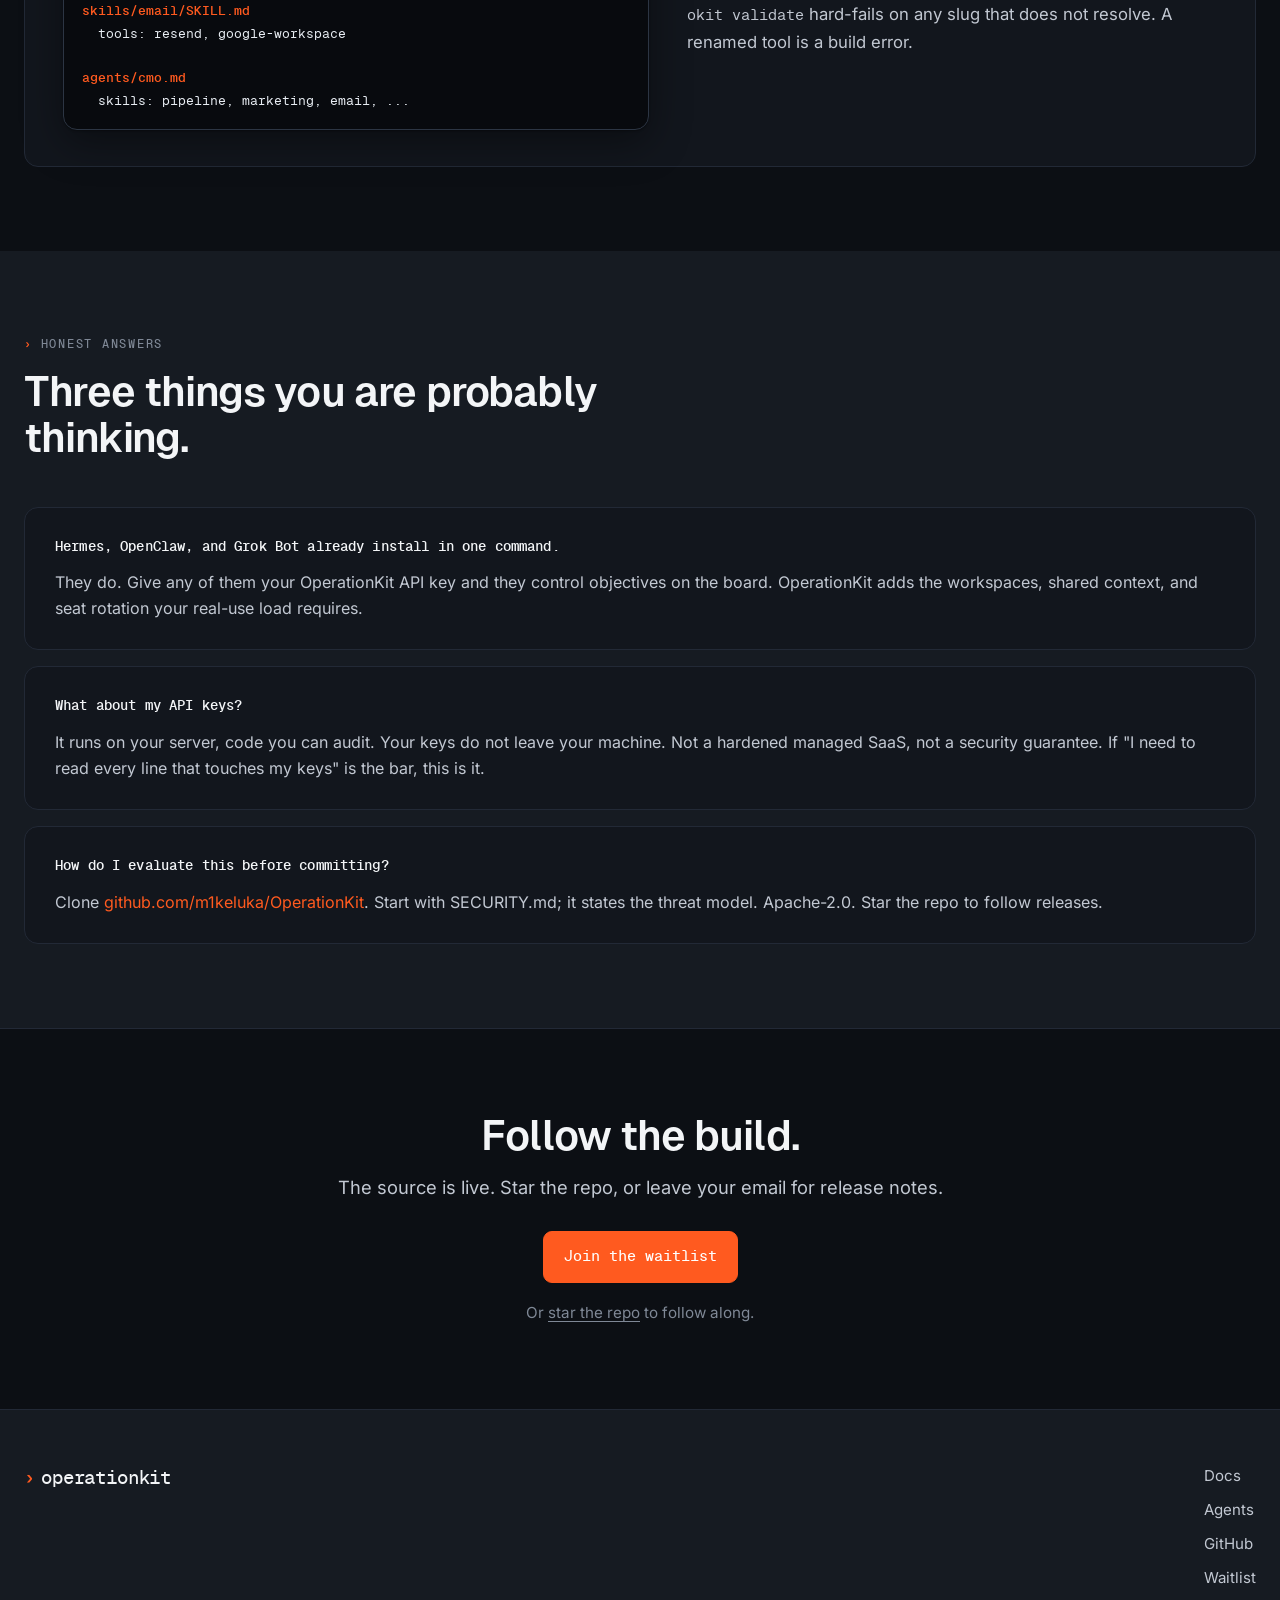
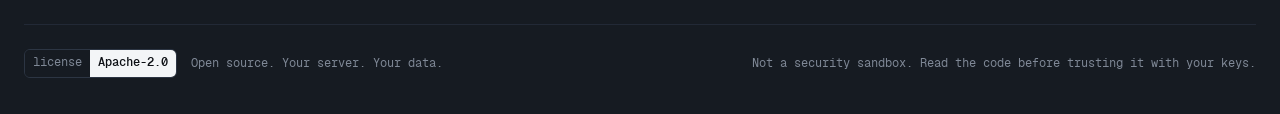
==== commit 603f4e81: "copy: rewrite hero, add model-portability + ownership sections to positioning canon Replaces the thr" ====
--- a/index.html
+++ b/index.html
@@ -3,8 +3,8 @@
 <head>
   <meta charset="utf-8" />
   <meta name="viewport" content="width=device-width, initial-scale=1" />
-  <title>OperationKit: The first harness built for work. Own your agents.</title>
-  <meta name="description" content="Multi-tenant agent operations on your own keys. Self-hosted, governed by design, adversarial review gate built in. Apache-2.0." />
+  <title>OperationKit: Your work infrastructure. Any model. Your server.</title>
+  <meta name="description" content="Self-hosted, multi-tenant work infrastructure for teams of small to medium-sized businesses. Point it at Claude, Codex, Grok, or your own models. Apache-2.0." />
   <meta name="theme-color" content="#0c0f14" />
 
   <!-- no-flash theme init: default dark; honor a stored 'light' preference before first paint -->
@@ -17,17 +17,17 @@
 
   <meta property="og:type" content="website" />
   <meta property="og:site_name" content="OperationKit" />
-  <meta property="og:title" content="OperationKit: The first harness built for work." />
-  <meta property="og:description" content="Multi-tenant workspaces, role-based access, a six-phase agent pipeline, and an adversarial reviewer. Your keys. Your server. Your data." />
+  <meta property="og:title" content="OperationKit: Your work infrastructure. Any model. Your server." />
+  <meta property="og:description" content="Self-hosted, multi-tenant work infrastructure for teams of small to medium-sized businesses. Point it at Claude, Codex, Grok, or your own models." />
   <link rel="canonical" href="https://operationkit.com/" />
   <meta property="og:url" content="https://operationkit.com/" />
   <meta property="og:image" content="https://operationkit.com/og-image.png" />
   <meta property="og:image:width" content="1200" />
   <meta property="og:image:height" content="630" />
-  <meta property="og:image:alt" content="OperationKit. The first harness built for work. Own your agents." />
+  <meta property="og:image:alt" content="OperationKit. Your work infrastructure. Any model. Your server." />
   <meta name="twitter:card" content="summary_large_image" />
-  <meta name="twitter:title" content="OperationKit: The first harness built for work." />
-  <meta name="twitter:description" content="Multi-tenant workspaces, role-based access, a six-phase agent pipeline, and an adversarial reviewer. Your keys. Your server. Your data." />
+  <meta name="twitter:title" content="OperationKit: Your work infrastructure. Any model. Your server." />
+  <meta name="twitter:description" content="Self-hosted, multi-tenant work infrastructure for teams of small to medium-sized businesses. Point it at Claude, Codex, Grok, or your own models. Apache-2.0." />
   <meta name="twitter:image" content="https://operationkit.com/og-image.png" />
 
   <link rel="preload" as="font" type="font/woff2" href="fonts/geist-sans-700.woff2" crossorigin />
@@ -71,10 +71,10 @@
       </div>
       <div class="wrap hero-inner">
         <div class="status-pill">
-          <i class="live-dot"></i> Self-hosted &middot; Multi-tenant &middot; Apache-2.0
-        </div>
-        <h1>The first harness built for work.<br><span class="accent">Own your agents.</span></h1>
-        <p class="hero-oneliner">Your team's context and knowledge base load before every session. An adversarial reviewer grades every output before you see it. Your keys, your server.</p>
+          <i class="live-dot"></i> Self-hosted &middot; Multi-tenant &middot; Model-agnostic &middot; Apache-2.0
+        </div>
+        <h1>Your work infrastructure.<br><span class="accent">Any model. Your server.</span></h1>
+        <p class="hero-oneliner">Workspaces, knowledge, agents, and a review gate, on self-hosted infrastructure for teams of small to medium-sized businesses. Run it on Claude today, an open-weight model on your own GPUs tomorrow. Nothing you build is locked to one AI lab.</p>
         <div class="hero-ctas">
           <a class="btn btn-primary" href="/waitlist/">
             Join the waitlist
@@ -88,7 +88,7 @@
           <span class="chip"><i class="cdot"></i> <b>self-hosted, your server</b></span>
           <span class="chip"><i class="cdot"></i> <b>multi-tenant workspaces</b></span>
           <span class="chip"><i class="cdot"></i> <b>RBAC + agent personas</b></span>
-          <span class="chip"><i class="cdot"></i> <b>adversarial review gate</b></span>
+          <span class="chip"><i class="cdot"></i> <b>any model: Claude, Codex, Grok, local</b></span>
         </div>
       </div>
     </section>
@@ -100,13 +100,103 @@
       </div>
     </div>
 
+    <!-- ============ WHY OWN IT ============ -->
+    <section class="section" id="own">
+      <div class="wrap">
+        <div class="sec-head reveal">
+          <p class="eyebrow">Why own it</p>
+          <h2>Infrastructure you own outlasts any one model.</h2>
+          <p class="lead">AI labs are racing toward IPOs, and public markets price growth, not margin. Today's below-cost token pricing is a land-grab subsidy, not a floor.</p>
+        </div>
+
+        <div class="ownership reveal" style="max-width:68ch;margin-bottom:40px">
+          <p>Once a lab answers to shareholders, usage at your scale gets repriced toward what it actually costs to serve. If your business runs on AI at volume, the cheapest and most durable move is to own the infrastructure that work runs on, so the model underneath is a swappable input, not a structural dependency.</p>
+          <p>OperationKit is built that way. Your skills, agents, and knowledge base live in plain files on your own server, not inside Anthropic's, OpenAI's, or xAI's product. Point OperationKit at Claude today. Point it at GPT or Grok next quarter. Point it at an open-weight model on your own GPUs the quarter after that, once the economics or the capability bar make that the better call. The work you've built, your context, your playbooks, your history of decisions, comes with you every time, because none of it was ever stored in the model provider's walled garden.</p>
+          <p>This isn't a bet against any one lab. It's a bet that the labs' pricing and policies will keep changing faster than your business should have to, and that the only durable position is to own the layer above the model, not rent your operating system from inside someone else's.</p>
+        </div>
+
+        <div class="obj-list reveal">
+          <div class="obj-item">
+            <svg class="tick" viewBox="0 0 24 24" fill="none" stroke="currentColor" stroke-width="2" stroke-linecap="round" stroke-linejoin="round" aria-hidden="true"><polyline points="20 6 9 17 4 12"/></svg>
+            <p><b>Own your compute.</b> Run it on a VPS you control. No usage ceiling set by someone else's infrastructure budget.</p>
+          </div>
+          <div class="obj-item">
+            <svg class="tick" viewBox="0 0 24 24" fill="none" stroke="currentColor" stroke-width="2" stroke-linecap="round" stroke-linejoin="round" aria-hidden="true"><polyline points="20 6 9 17 4 12"/></svg>
+            <p><b>Own your data.</b> Skills, agents, and the knowledge base are plain markdown and a database you control, not locked inside a vendor's product.</p>
+          </div>
+          <div class="obj-item">
+            <svg class="tick" viewBox="0 0 24 24" fill="none" stroke="currentColor" stroke-width="2" stroke-linecap="round" stroke-linejoin="round" aria-hidden="true"><polyline points="20 6 9 17 4 12"/></svg>
+            <p><b>No lock-in.</b> Claude, GPT, Grok, or your own GPUs underneath. You own the car; you don't rebuild it to use a different gas station.</p>
+          </div>
+        </div>
+      </div>
+    </section>
+
+    <!-- ============ MODEL PORTABILITY ============ -->
+    <section class="section" id="models" style="background:var(--surface-2)">
+      <div class="wrap">
+        <div class="sec-head reveal">
+          <p class="eyebrow">Any model</p>
+          <h2>Point it at Claude. Point it at Grok. Point it at your own GPUs.</h2>
+          <p class="lead">OperationKit is the car: it holds your workspaces, your knowledge base, your agents, your history. The model is the gas station you fill up at. You don't rebuild the car to use a different station; you just pull into whichever one has the best price today, or is actually open.</p>
+        </div>
+
+        <div class="capgrid reveal">
+          <div class="capcard">
+            <div class="ic" aria-hidden="true"><svg viewBox="0 0 24 24" fill="none" stroke="currentColor" stroke-width="1.7" stroke-linecap="round" stroke-linejoin="round"><rect x="4" y="4" width="16" height="16" rx="2"/><path d="M9 2v2M15 2v2M9 20v2M15 20v2M2 9h2M2 15h2M20 9h2M20 15h2"/></svg></div>
+            <h3>Claude (Anthropic)</h3>
+            <p>Native engine. The default route, with an Opus fallback if a pinned model goes unavailable.</p>
+            <span class="tag">native engine</span>
+          </div>
+          <div class="capcard">
+            <div class="ic" aria-hidden="true"><svg viewBox="0 0 24 24" fill="none" stroke="currentColor" stroke-width="1.7" stroke-linecap="round" stroke-linejoin="round"><rect x="4" y="4" width="16" height="16" rx="2"/><path d="M9 2v2M15 2v2M9 20v2M15 20v2M2 9h2M2 15h2M20 9h2M20 15h2"/></svg></div>
+            <h3>Codex (OpenAI)</h3>
+            <p>Native engine. GPT-style model ids route automatically to the Codex engine.</p>
+            <span class="tag">native engine</span>
+          </div>
+          <div class="capcard">
+            <div class="ic" aria-hidden="true"><svg viewBox="0 0 24 24" fill="none" stroke="currentColor" stroke-width="1.7" stroke-linecap="round" stroke-linejoin="round"><rect x="4" y="4" width="16" height="16" rx="2"/><path d="M9 2v2M15 2v2M9 20v2M15 20v2M2 9h2M2 15h2M20 9h2M20 15h2"/></svg></div>
+            <h3>Grok (xAI)</h3>
+            <p>Native engine. Grok ids route automatically to the Grok engine, as a real job on a VPS you control.</p>
+            <span class="tag">native engine</span>
+          </div>
+          <div class="capcard">
+            <div class="ic" aria-hidden="true"><svg viewBox="0 0 24 24" fill="none" stroke="currentColor" stroke-width="1.7" stroke-linecap="round" stroke-linejoin="round"><rect x="4" y="4" width="16" height="16" rx="2"/><path d="M9 2v2M15 2v2M9 20v2M15 20v2M2 9h2M2 15h2M20 9h2M20 15h2"/></svg></div>
+            <h3>Gemini</h3>
+            <p>Routes through the bundled LiteLLM proxy. Powers the research model group today, with a Claude fallback.</p>
+            <span class="tag">via litellm</span>
+          </div>
+          <div class="capcard">
+            <div class="ic" aria-hidden="true"><svg viewBox="0 0 24 24" fill="none" stroke="currentColor" stroke-width="1.7" stroke-linecap="round" stroke-linejoin="round"><rect x="4" y="4" width="16" height="16" rx="2"/><path d="M9 2v2M15 2v2M9 20v2M15 20v2M2 9h2M2 15h2M20 9h2M20 15h2"/></svg></div>
+            <h3>Local, open-weight (Ollama)</h3>
+            <p>Routes through LiteLLM to a model on your own GPUs. Powers the code model group today, with a Claude fallback. The concrete proof that "your own hardware" isn't aspirational.</p>
+            <span class="tag">via litellm</span>
+          </div>
+          <div class="capcard is-roadmap">
+            <div class="ic" aria-hidden="true"><svg viewBox="0 0 24 24" fill="none" stroke="currentColor" stroke-width="1.7" stroke-linecap="round" stroke-linejoin="round"><rect x="4" y="4" width="16" height="16" rx="2"/><path d="M9 2v2M15 2v2M9 20v2M15 20v2M2 9h2M2 15h2M20 9h2M20 15h2"/></svg></div>
+            <h3>Any OpenAI-compatible endpoint</h3>
+            <p>Each model group is independently configurable. Today's default config routes most reasoning and writing work to Claude; wiring the rest is on the roadmap.</p>
+            <span class="roadmap"><i class="rdot"></i>Roadmap</span>
+          </div>
+          <div class="capcard is-roadmap">
+            <div class="ic" aria-hidden="true"><svg viewBox="0 0 24 24" fill="none" stroke="currentColor" stroke-width="1.7" stroke-linecap="round" stroke-linejoin="round"><rect x="4" y="4" width="16" height="16" rx="2"/><path d="M9 2v2M15 2v2M9 20v2M15 20v2M2 9h2M2 15h2M20 9h2M20 15h2"/></svg></div>
+            <h3>Self-hosted inference beyond Ollama</h3>
+            <p>vLLM and similar inference servers aren't wired in yet. Not promised until it ships.</p>
+            <span class="roadmap"><i class="rdot"></i>Roadmap</span>
+          </div>
+        </div>
+
+        <p class="lead" style="margin-top:28px;max-width:64ch">What transfers when you swap: skills, agents, the knowledge base, and workspace state. All of it is plain markdown or a database you control, never stored inside a model provider's product.</p>
+      </div>
+    </section>
+
     <!-- ============ THE GAP ============ -->
     <section class="section" id="why">
       <div class="wrap">
         <div class="sec-head reveal">
           <p class="eyebrow">The field left something open</p>
-          <h2>The shared board your whole team drives.</h2>
-          <p class="lead">Every session loads your team's shared context and knowledge base. One deployment supports isolated workspaces, real RBAC, and multiple users. Real use means multiple Pro coding subscriptions. OperationKit rotates the seats.</p>
+          <h2>The shared board your agents drive.</h2>
+          <p class="lead">Hermes, OpenClaw, and Grok Bot each install in one command. Paste your OperationKit API key and they drive objectives on the board. Every session loads your team's shared context. Real use means multiple Pro coding subscriptions. OperationKit rotates the seats.</p>
         </div>
 
         <div class="gap-pillars reveal">
@@ -260,8 +350,8 @@
         <div class="obj-cards reveal">
 
           <div class="obj-card">
-            <p class="obj-q">I already use a personal AI agent.</p>
-            <p class="obj-a">Good. Hermes, OpenClaw, and Grok Bot each install in one command. Paste your OperationKit API key and they drive the board. You do not need them to start. OperationKit adds the shared context, workspaces, and seat rotation.</p>
+            <p class="obj-q">Hermes, OpenClaw, and Grok Bot already install in one command.</p>
+            <p class="obj-a">They do. Give any of them your OperationKit API key and they control objectives on the board. OperationKit adds the workspaces, shared context, and seat rotation your real-use load requires.</p>
           </div>
 
           <div class="obj-card">
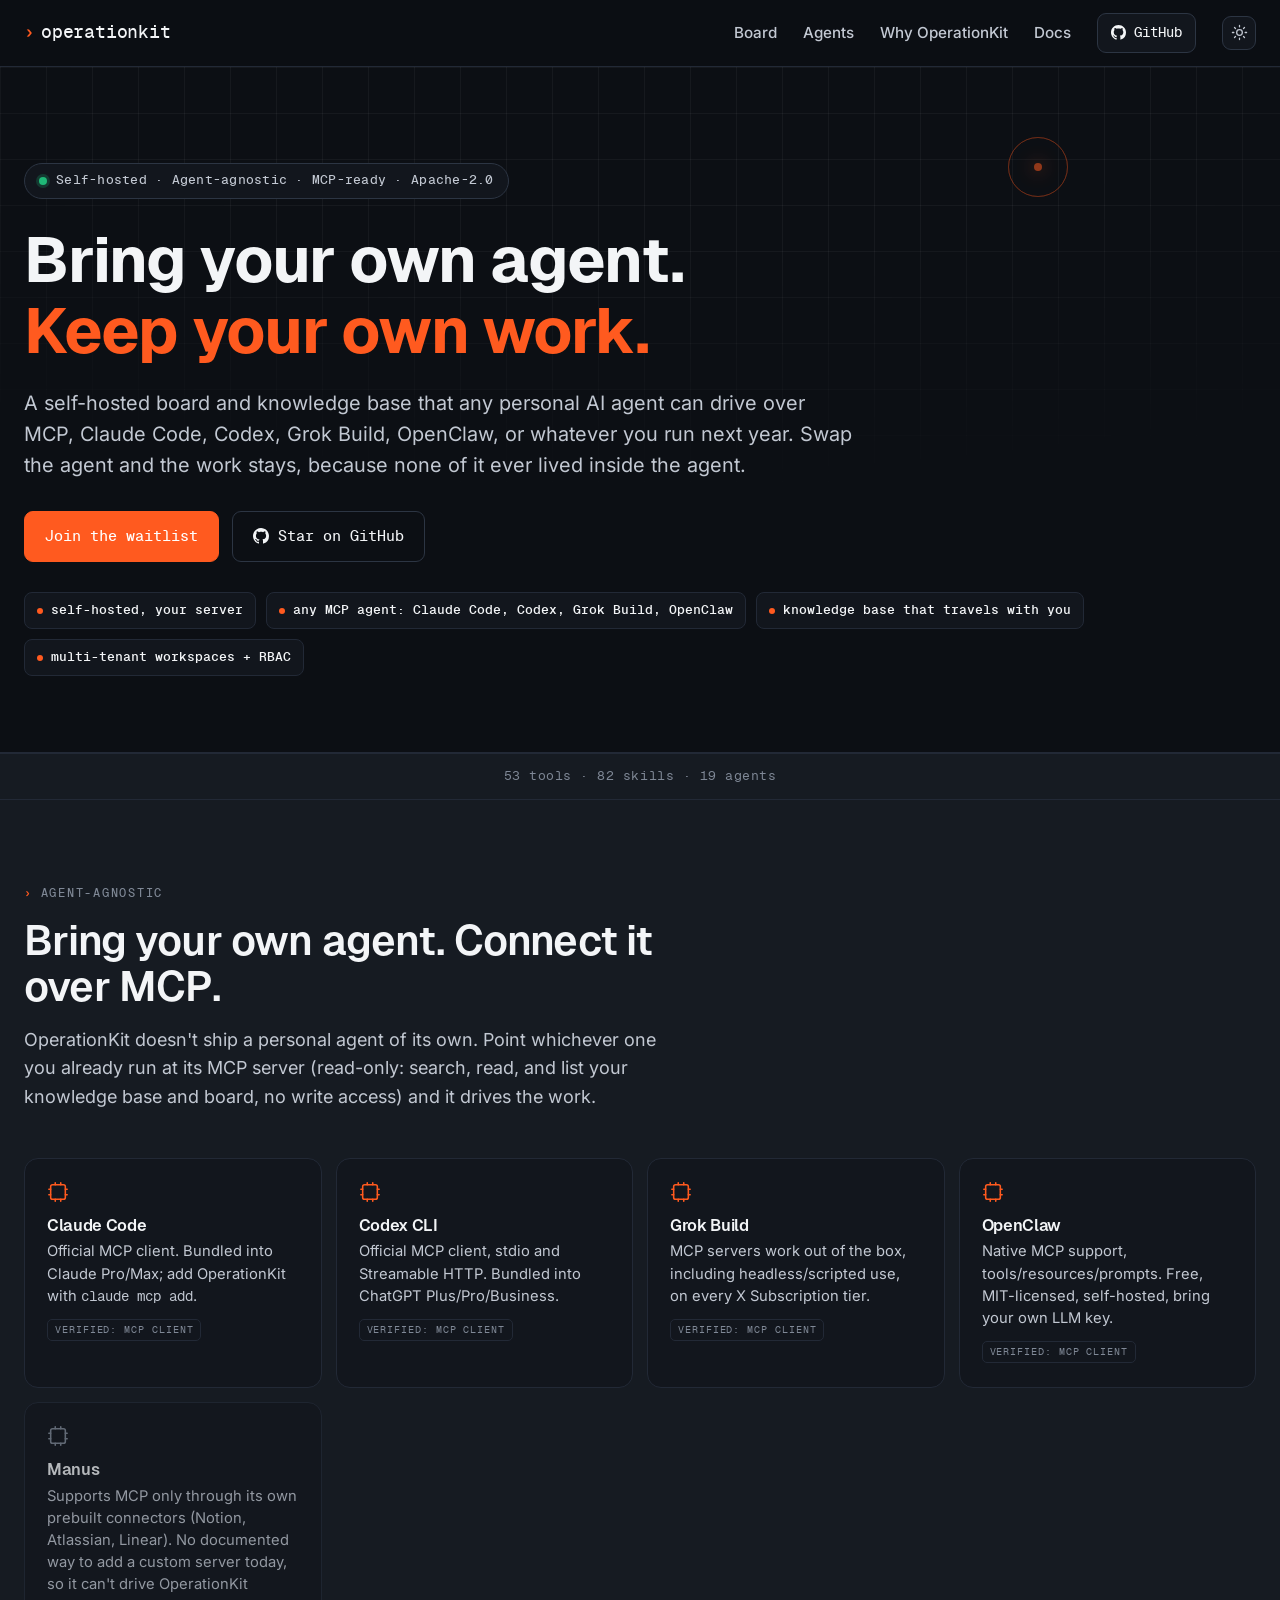
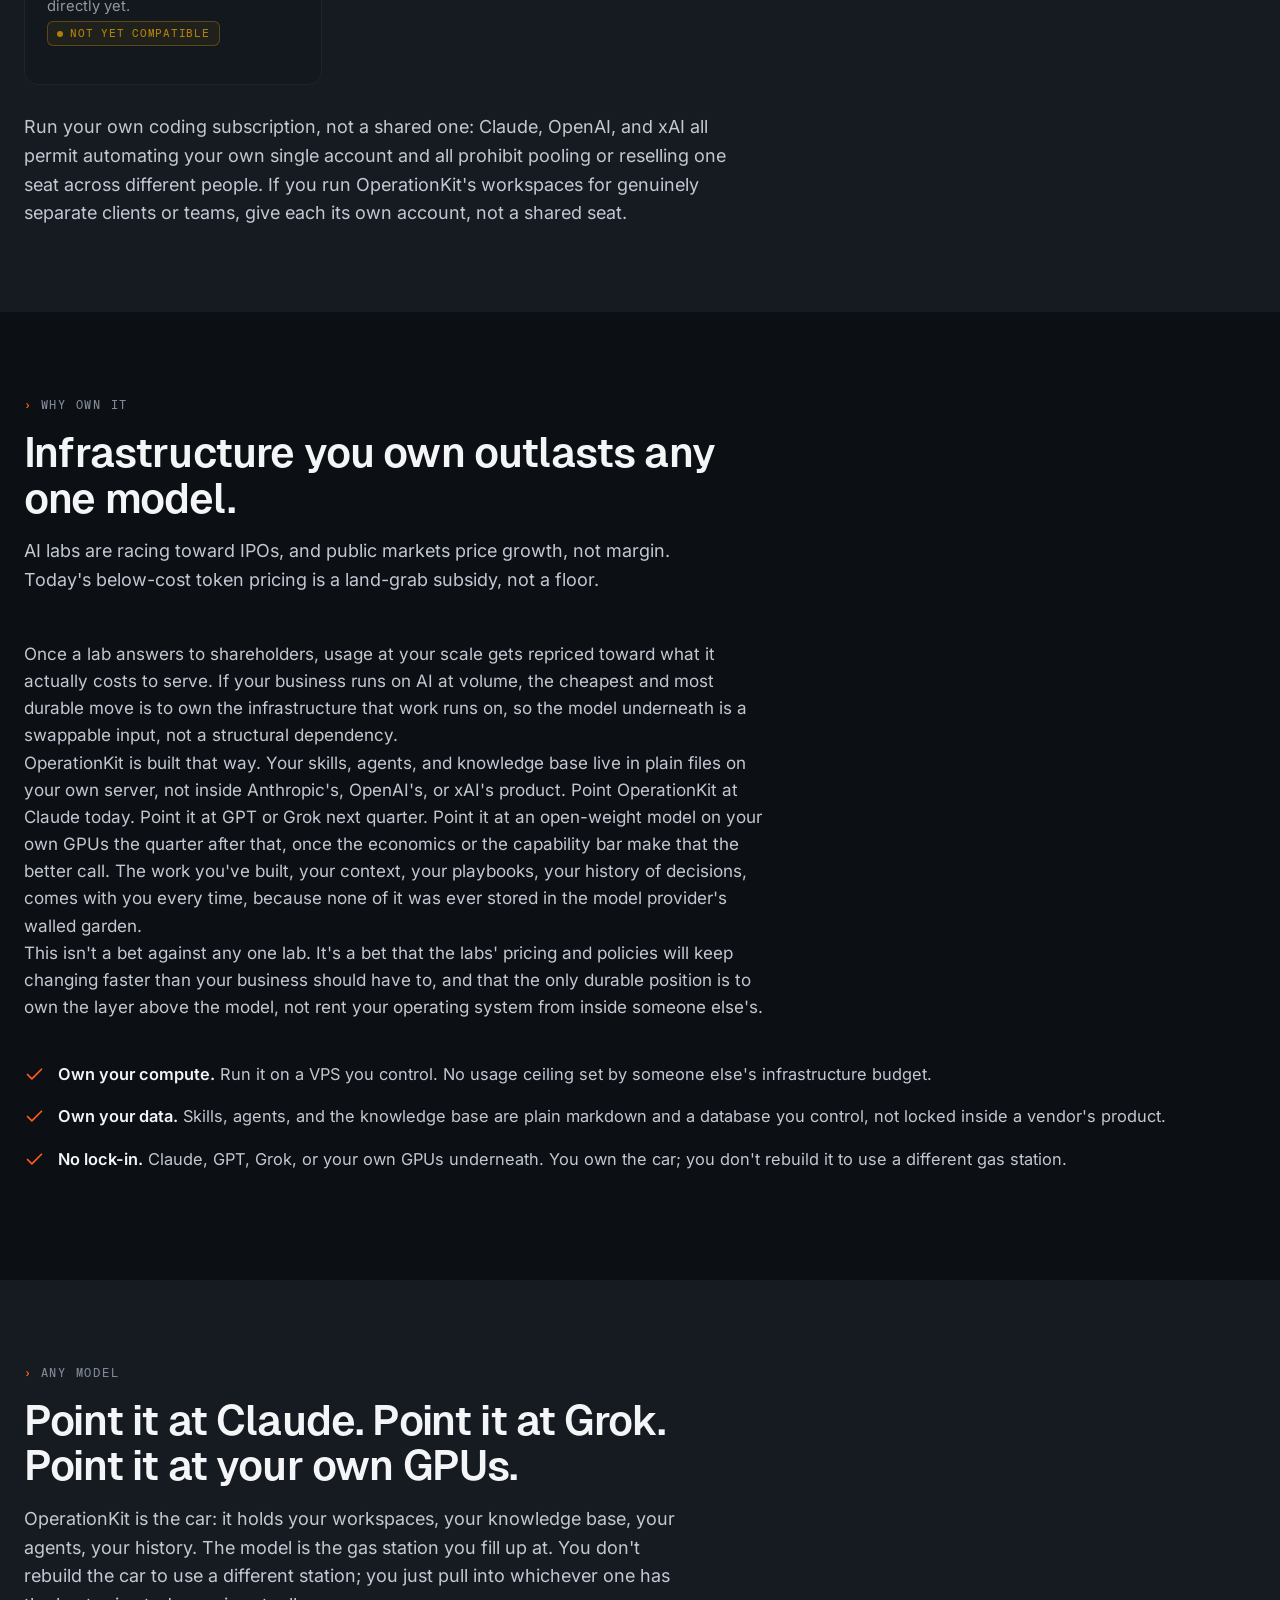
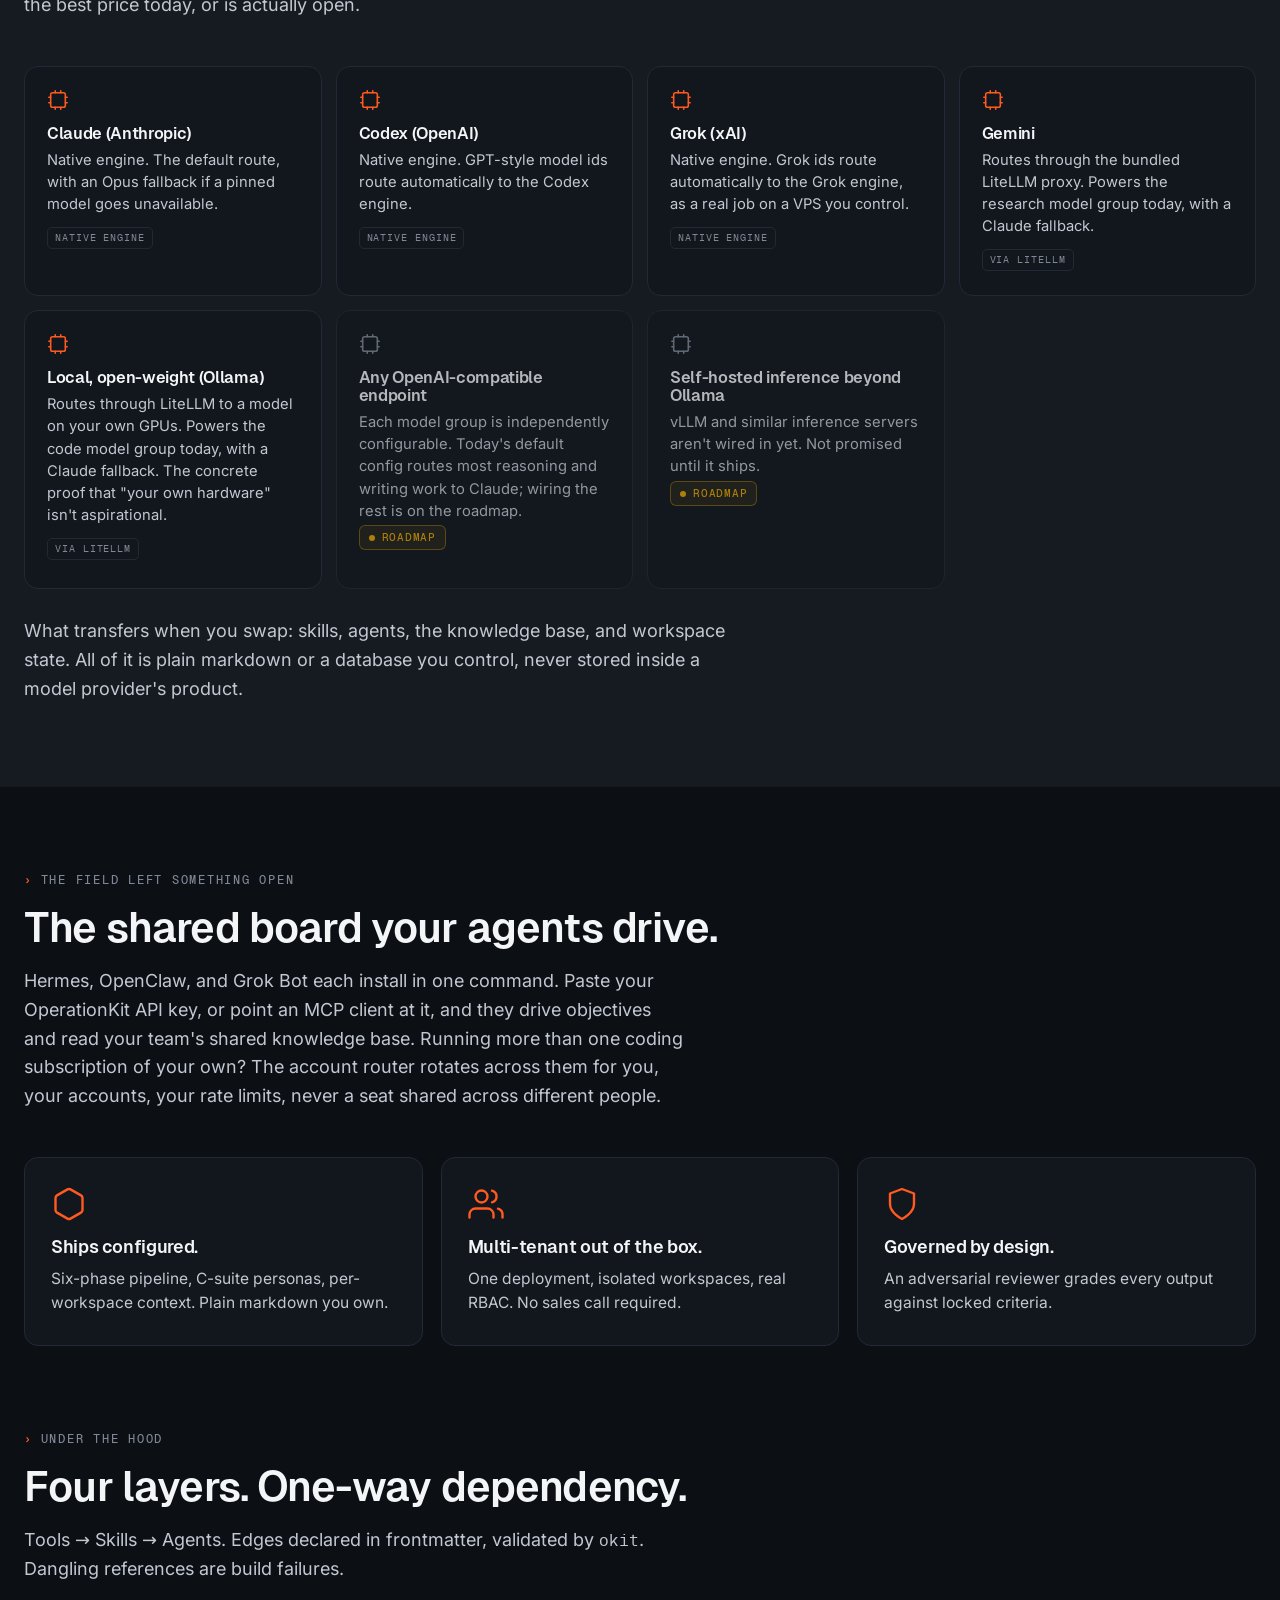
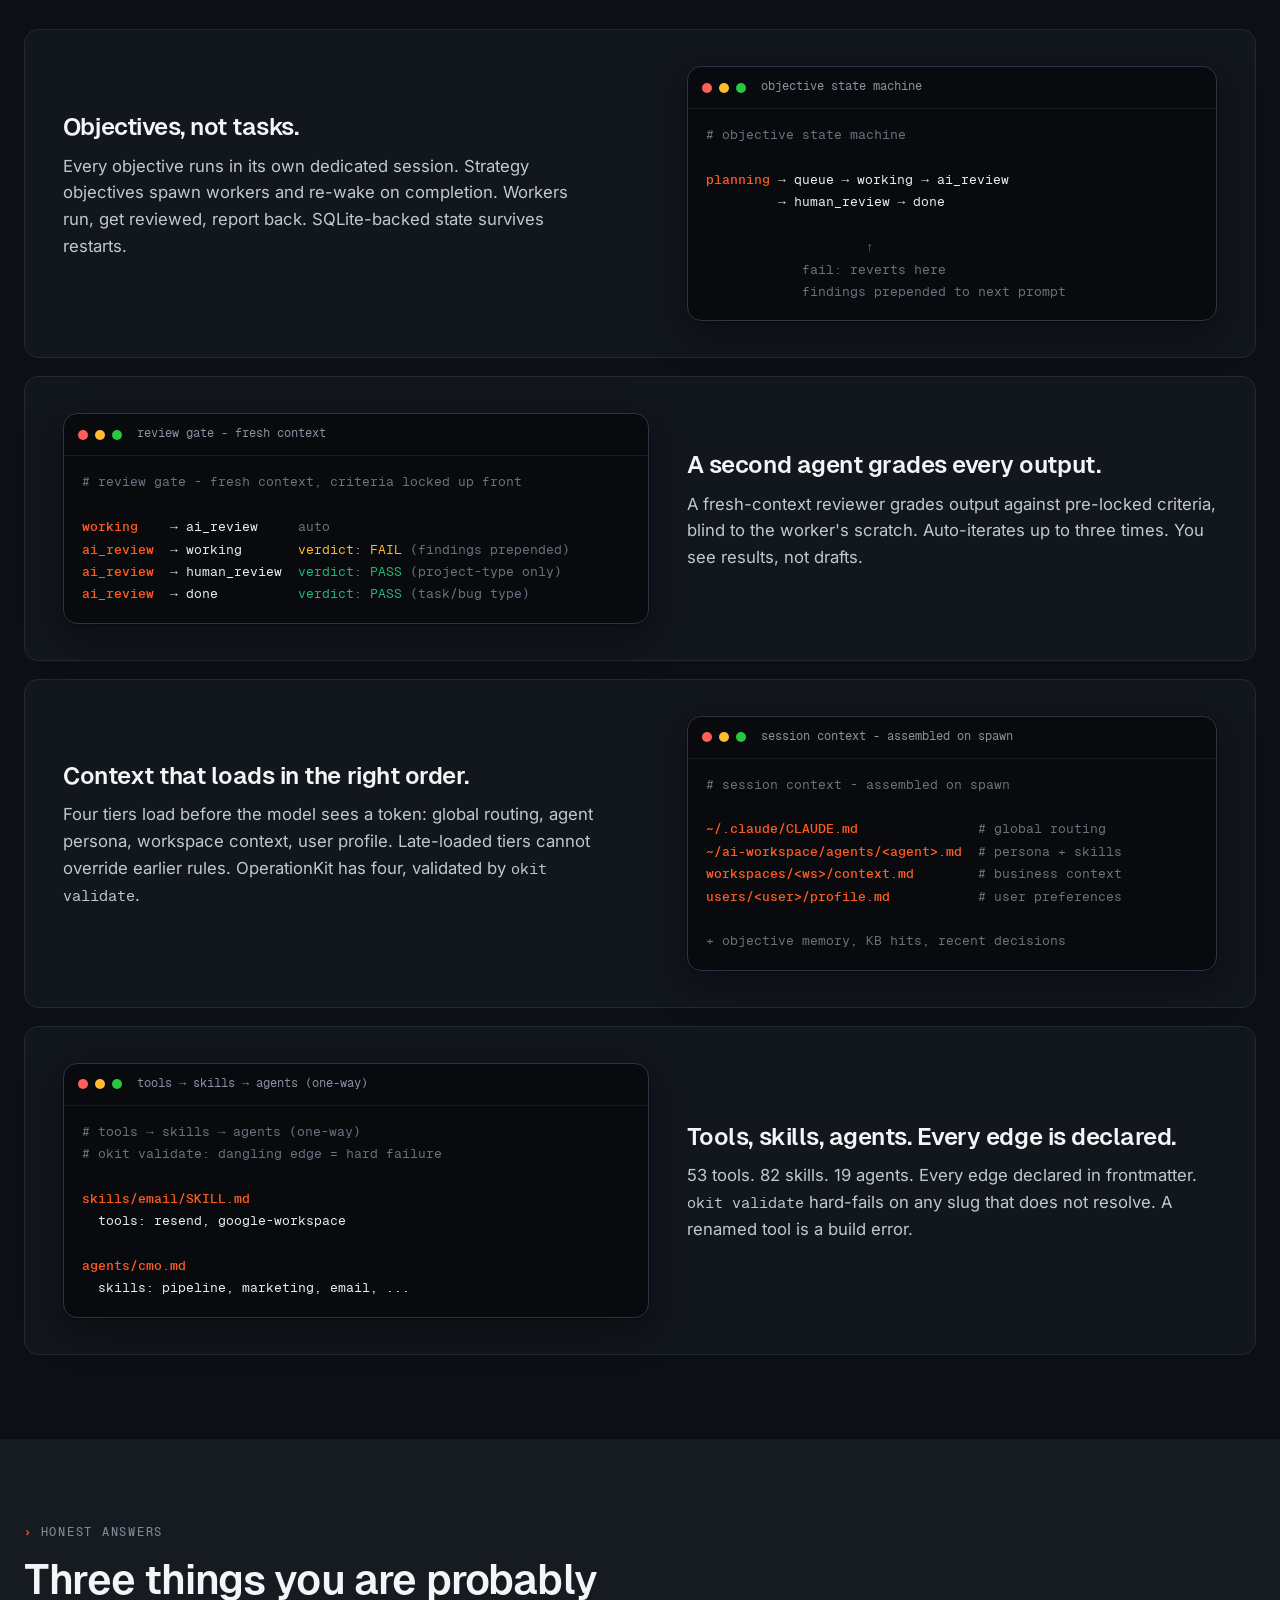
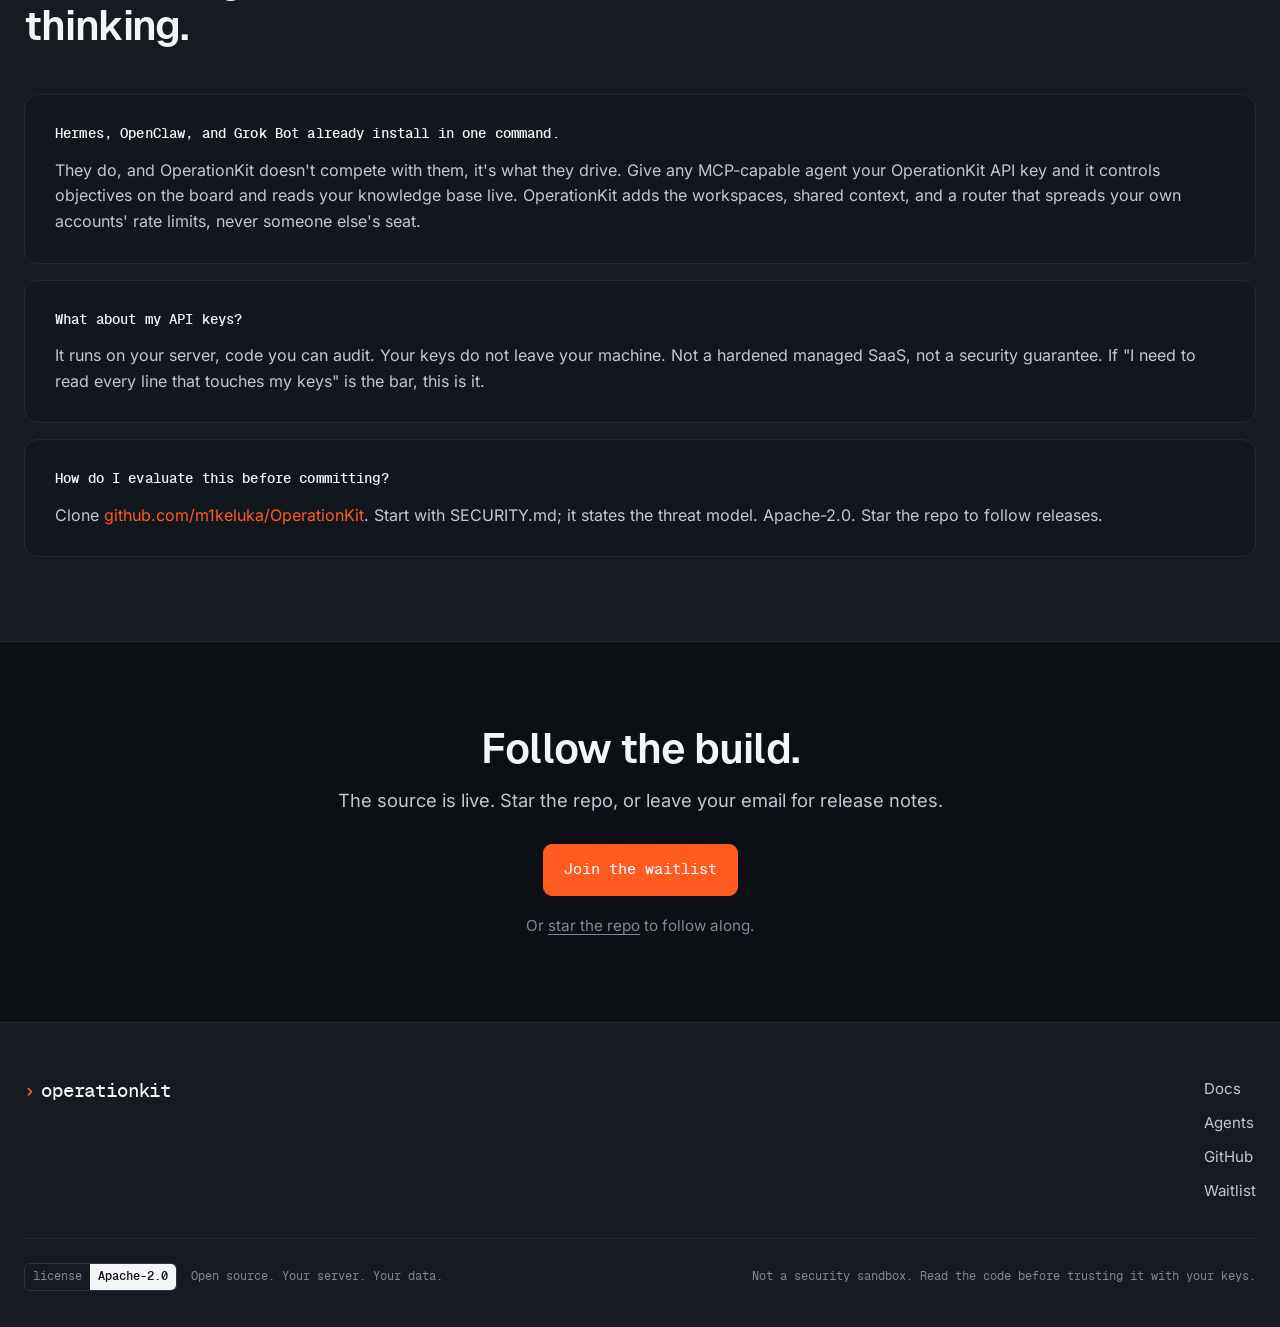
==== commit fb74f5fe: "content: reframe hero and gap section as agent-agnostic infra Replaces the "any model" hero with "br" ====
--- a/index.html
+++ b/index.html
@@ -3,8 +3,8 @@
 <head>
   <meta charset="utf-8" />
   <meta name="viewport" content="width=device-width, initial-scale=1" />
-  <title>OperationKit: Your work infrastructure. Any model. Your server.</title>
-  <meta name="description" content="Self-hosted, multi-tenant work infrastructure for teams of small to medium-sized businesses. Point it at Claude, Codex, Grok, or your own models. Apache-2.0." />
+  <title>OperationKit: Bring your own agent. Keep your own work.</title>
+  <meta name="description" content="Self-hosted work-and-knowledge infrastructure for AI agents. Connect Claude Code, Codex, Grok Build, or OpenClaw over MCP. Apache-2.0." />
   <meta name="theme-color" content="#0c0f14" />
 
   <!-- no-flash theme init: default dark; honor a stored 'light' preference before first paint -->
@@ -17,17 +17,17 @@
 
   <meta property="og:type" content="website" />
   <meta property="og:site_name" content="OperationKit" />
-  <meta property="og:title" content="OperationKit: Your work infrastructure. Any model. Your server." />
-  <meta property="og:description" content="Self-hosted, multi-tenant work infrastructure for teams of small to medium-sized businesses. Point it at Claude, Codex, Grok, or your own models." />
+  <meta property="og:title" content="OperationKit: Bring your own agent. Keep your own work." />
+  <meta property="og:description" content="Self-hosted work-and-knowledge infrastructure for AI agents. Connect Claude Code, Codex, Grok Build, or OpenClaw over MCP." />
   <link rel="canonical" href="https://operationkit.com/" />
   <meta property="og:url" content="https://operationkit.com/" />
   <meta property="og:image" content="https://operationkit.com/og-image.png" />
   <meta property="og:image:width" content="1200" />
   <meta property="og:image:height" content="630" />
-  <meta property="og:image:alt" content="OperationKit. Your work infrastructure. Any model. Your server." />
+  <meta property="og:image:alt" content="OperationKit. Bring your own agent. Keep your own work." />
   <meta name="twitter:card" content="summary_large_image" />
-  <meta name="twitter:title" content="OperationKit: Your work infrastructure. Any model. Your server." />
-  <meta name="twitter:description" content="Self-hosted, multi-tenant work infrastructure for teams of small to medium-sized businesses. Point it at Claude, Codex, Grok, or your own models. Apache-2.0." />
+  <meta name="twitter:title" content="OperationKit: Bring your own agent. Keep your own work." />
+  <meta name="twitter:description" content="Self-hosted work-and-knowledge infrastructure for AI agents. Connect Claude Code, Codex, Grok Build, or OpenClaw over MCP. Apache-2.0." />
   <meta name="twitter:image" content="https://operationkit.com/og-image.png" />
 
   <link rel="preload" as="font" type="font/woff2" href="fonts/geist-sans-700.woff2" crossorigin />
@@ -71,10 +71,10 @@
       </div>
       <div class="wrap hero-inner">
         <div class="status-pill">
-          <i class="live-dot"></i> Self-hosted &middot; Multi-tenant &middot; Model-agnostic &middot; Apache-2.0
-        </div>
-        <h1>Your work infrastructure.<br><span class="accent">Any model. Your server.</span></h1>
-        <p class="hero-oneliner">Workspaces, knowledge, agents, and a review gate, on self-hosted infrastructure for teams of small to medium-sized businesses. Run it on Claude today, an open-weight model on your own GPUs tomorrow. Nothing you build is locked to one AI lab.</p>
+          <i class="live-dot"></i> Self-hosted &middot; Agent-agnostic &middot; MCP-ready &middot; Apache-2.0
+        </div>
+        <h1>Bring your own agent.<br><span class="accent">Keep your own work.</span></h1>
+        <p class="hero-oneliner">A self-hosted board and knowledge base that any personal AI agent can drive over MCP, Claude Code, Codex, Grok Build, OpenClaw, or whatever you run next year. Swap the agent and the work stays, because none of it ever lived inside the agent.</p>
         <div class="hero-ctas">
           <a class="btn btn-primary" href="/waitlist/">
             Join the waitlist
@@ -86,9 +86,9 @@
         </div>
         <div class="hero-chips" aria-label="Key properties">
           <span class="chip"><i class="cdot"></i> <b>self-hosted, your server</b></span>
-          <span class="chip"><i class="cdot"></i> <b>multi-tenant workspaces</b></span>
-          <span class="chip"><i class="cdot"></i> <b>RBAC + agent personas</b></span>
-          <span class="chip"><i class="cdot"></i> <b>any model: Claude, Codex, Grok, local</b></span>
+          <span class="chip"><i class="cdot"></i> <b>any MCP agent: Claude Code, Codex, Grok Build, OpenClaw</b></span>
+          <span class="chip"><i class="cdot"></i> <b>knowledge base that travels with you</b></span>
+          <span class="chip"><i class="cdot"></i> <b>multi-tenant workspaces + RBAC</b></span>
         </div>
       </div>
     </section>
@@ -99,6 +99,52 @@
         <span class="proof-line">53 tools &middot; 82 skills &middot; 19 agents</span>
       </div>
     </div>
+
+    <!-- ============ BRING YOUR OWN AGENT ============ -->
+    <section class="section" id="agent-compat" style="background:var(--surface-2)">
+      <div class="wrap">
+        <div class="sec-head reveal">
+          <p class="eyebrow">Agent-agnostic</p>
+          <h2>Bring your own agent. Connect it over MCP.</h2>
+          <p class="lead">OperationKit doesn't ship a personal agent of its own. Point whichever one you already run at its MCP server (read-only: search, read, and list your knowledge base and board, no write access) and it drives the work.</p>
+        </div>
+
+        <div class="capgrid reveal">
+          <div class="capcard">
+            <div class="ic" aria-hidden="true"><svg viewBox="0 0 24 24" fill="none" stroke="currentColor" stroke-width="1.7" stroke-linecap="round" stroke-linejoin="round"><rect x="4" y="4" width="16" height="16" rx="2"/><path d="M9 2v2M15 2v2M9 20v2M15 20v2M2 9h2M2 15h2M20 9h2M20 15h2"/></svg></div>
+            <h3>Claude Code</h3>
+            <p>Official MCP client. Bundled into Claude Pro/Max; add OperationKit with <code class="mono">claude mcp add</code>.</p>
+            <span class="tag">verified: MCP client</span>
+          </div>
+          <div class="capcard">
+            <div class="ic" aria-hidden="true"><svg viewBox="0 0 24 24" fill="none" stroke="currentColor" stroke-width="1.7" stroke-linecap="round" stroke-linejoin="round"><rect x="4" y="4" width="16" height="16" rx="2"/><path d="M9 2v2M15 2v2M9 20v2M15 20v2M2 9h2M2 15h2M20 9h2M20 15h2"/></svg></div>
+            <h3>Codex CLI</h3>
+            <p>Official MCP client, stdio and Streamable HTTP. Bundled into ChatGPT Plus/Pro/Business.</p>
+            <span class="tag">verified: MCP client</span>
+          </div>
+          <div class="capcard">
+            <div class="ic" aria-hidden="true"><svg viewBox="0 0 24 24" fill="none" stroke="currentColor" stroke-width="1.7" stroke-linecap="round" stroke-linejoin="round"><rect x="4" y="4" width="16" height="16" rx="2"/><path d="M9 2v2M15 2v2M9 20v2M15 20v2M2 9h2M2 15h2M20 9h2M20 15h2"/></svg></div>
+            <h3>Grok Build</h3>
+            <p>MCP servers work out of the box, including headless/scripted use, on every X Subscription tier.</p>
+            <span class="tag">verified: MCP client</span>
+          </div>
+          <div class="capcard">
+            <div class="ic" aria-hidden="true"><svg viewBox="0 0 24 24" fill="none" stroke="currentColor" stroke-width="1.7" stroke-linecap="round" stroke-linejoin="round"><rect x="4" y="4" width="16" height="16" rx="2"/><path d="M9 2v2M15 2v2M9 20v2M15 20v2M2 9h2M2 15h2M20 9h2M20 15h2"/></svg></div>
+            <h3>OpenClaw</h3>
+            <p>Native MCP support, tools/resources/prompts. Free, MIT-licensed, self-hosted, bring your own LLM key.</p>
+            <span class="tag">verified: MCP client</span>
+          </div>
+          <div class="capcard is-roadmap">
+            <div class="ic" aria-hidden="true"><svg viewBox="0 0 24 24" fill="none" stroke="currentColor" stroke-width="1.7" stroke-linecap="round" stroke-linejoin="round"><rect x="4" y="4" width="16" height="16" rx="2"/><path d="M9 2v2M15 2v2M9 20v2M15 20v2M2 9h2M2 15h2M20 9h2M20 15h2"/></svg></div>
+            <h3>Manus</h3>
+            <p>Supports MCP only through its own prebuilt connectors (Notion, Atlassian, Linear). No documented way to add a custom server today, so it can't drive OperationKit directly yet.</p>
+            <span class="roadmap"><i class="rdot"></i>Not yet compatible</span>
+          </div>
+        </div>
+
+        <p class="lead" style="margin-top:28px;max-width:64ch">Run your own coding subscription, not a shared one: Claude, OpenAI, and xAI all permit automating your own single account and all prohibit pooling or reselling one seat across different people. If you run OperationKit's workspaces for genuinely separate clients or teams, give each its own account, not a shared seat.</p>
+      </div>
+    </section>
 
     <!-- ============ WHY OWN IT ============ -->
     <section class="section" id="own">
@@ -196,7 +242,7 @@
         <div class="sec-head reveal">
           <p class="eyebrow">The field left something open</p>
           <h2>The shared board your agents drive.</h2>
-          <p class="lead">Hermes, OpenClaw, and Grok Bot each install in one command. Paste your OperationKit API key and they drive objectives on the board. Every session loads your team's shared context. Real use means multiple Pro coding subscriptions. OperationKit rotates the seats.</p>
+          <p class="lead">Hermes, OpenClaw, and Grok Bot each install in one command. Paste your OperationKit API key, or point an MCP client at it, and they drive objectives and read your team's shared knowledge base. Running more than one coding subscription of your own? The account router rotates across them for you, your accounts, your rate limits, never a seat shared across different people.</p>
         </div>
 
         <div class="gap-pillars reveal">
@@ -351,7 +397,7 @@
 
           <div class="obj-card">
             <p class="obj-q">Hermes, OpenClaw, and Grok Bot already install in one command.</p>
-            <p class="obj-a">They do. Give any of them your OperationKit API key and they control objectives on the board. OperationKit adds the workspaces, shared context, and seat rotation your real-use load requires.</p>
+            <p class="obj-a">They do, and OperationKit doesn't compete with them, it's what they drive. Give any MCP-capable agent your OperationKit API key and it controls objectives on the board and reads your knowledge base live. OperationKit adds the workspaces, shared context, and a router that spreads your own accounts' rate limits, never someone else's seat.</p>
           </div>
 
           <div class="obj-card">
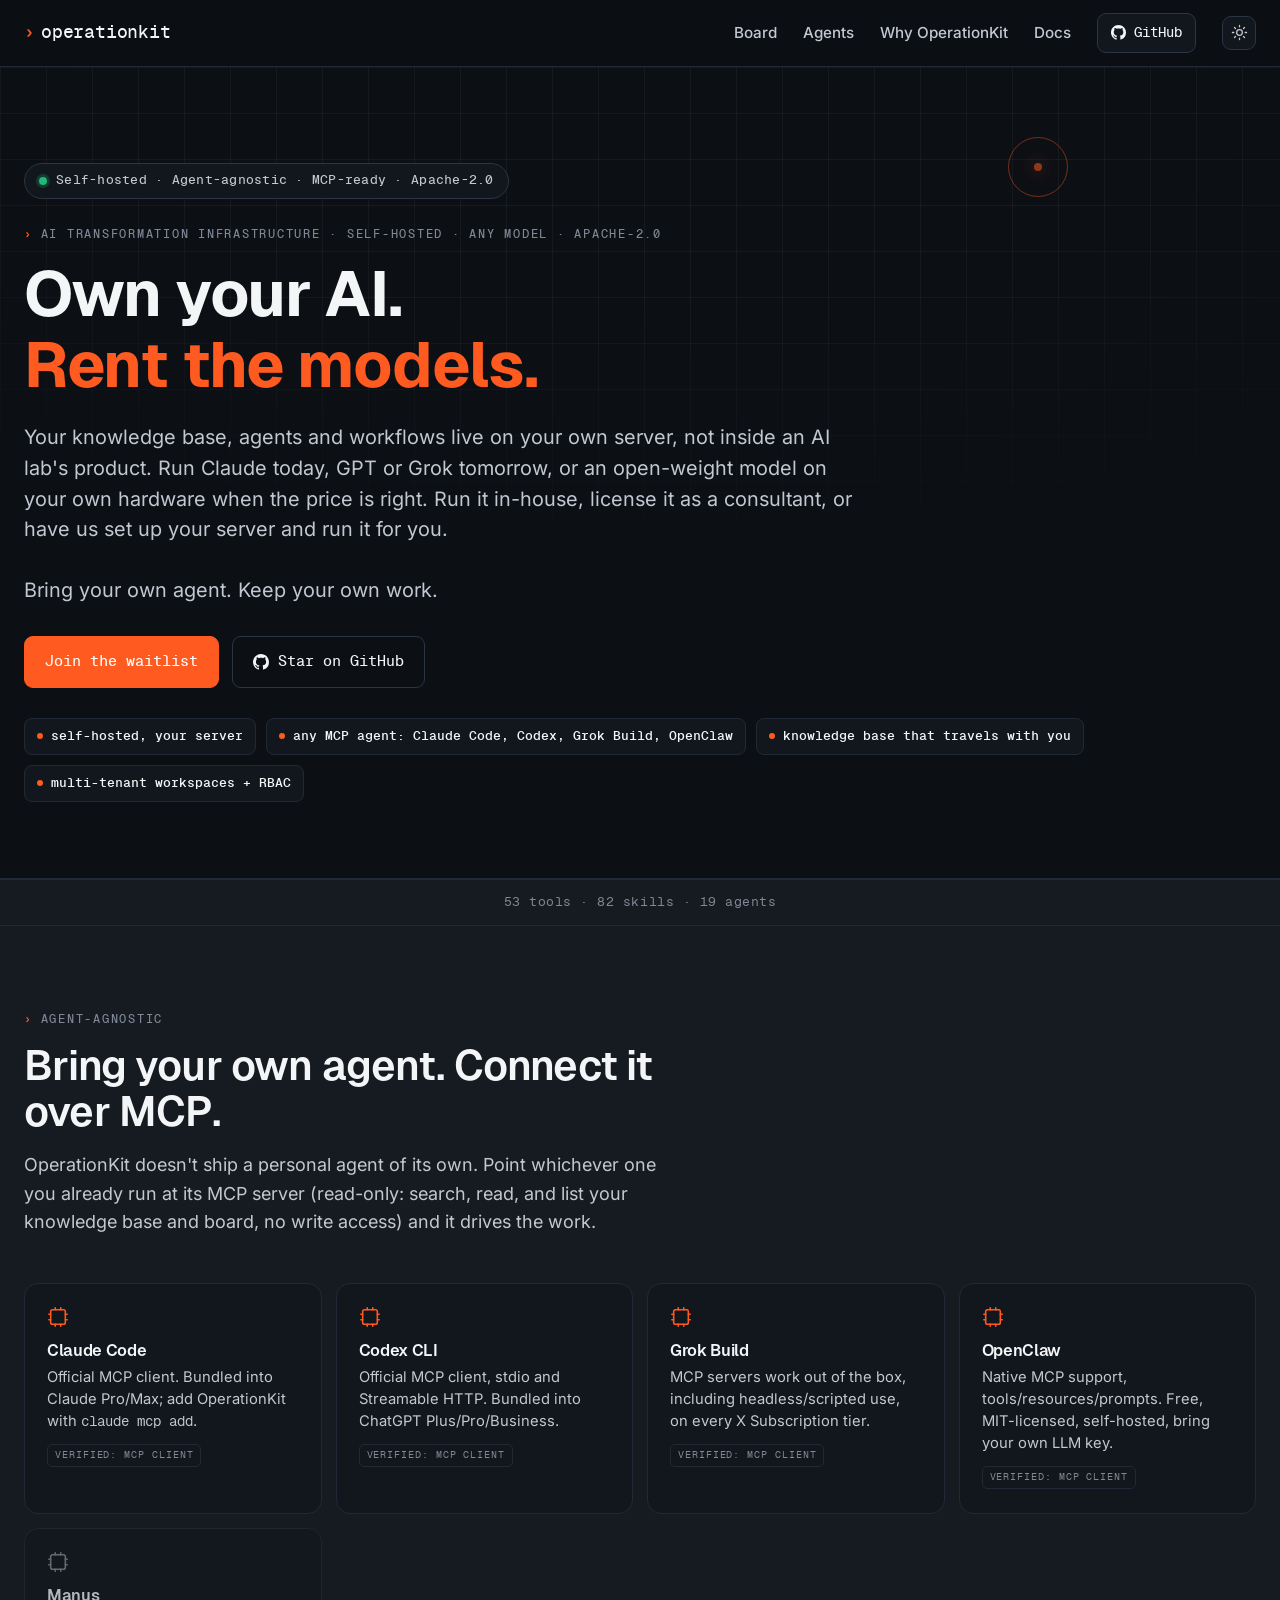
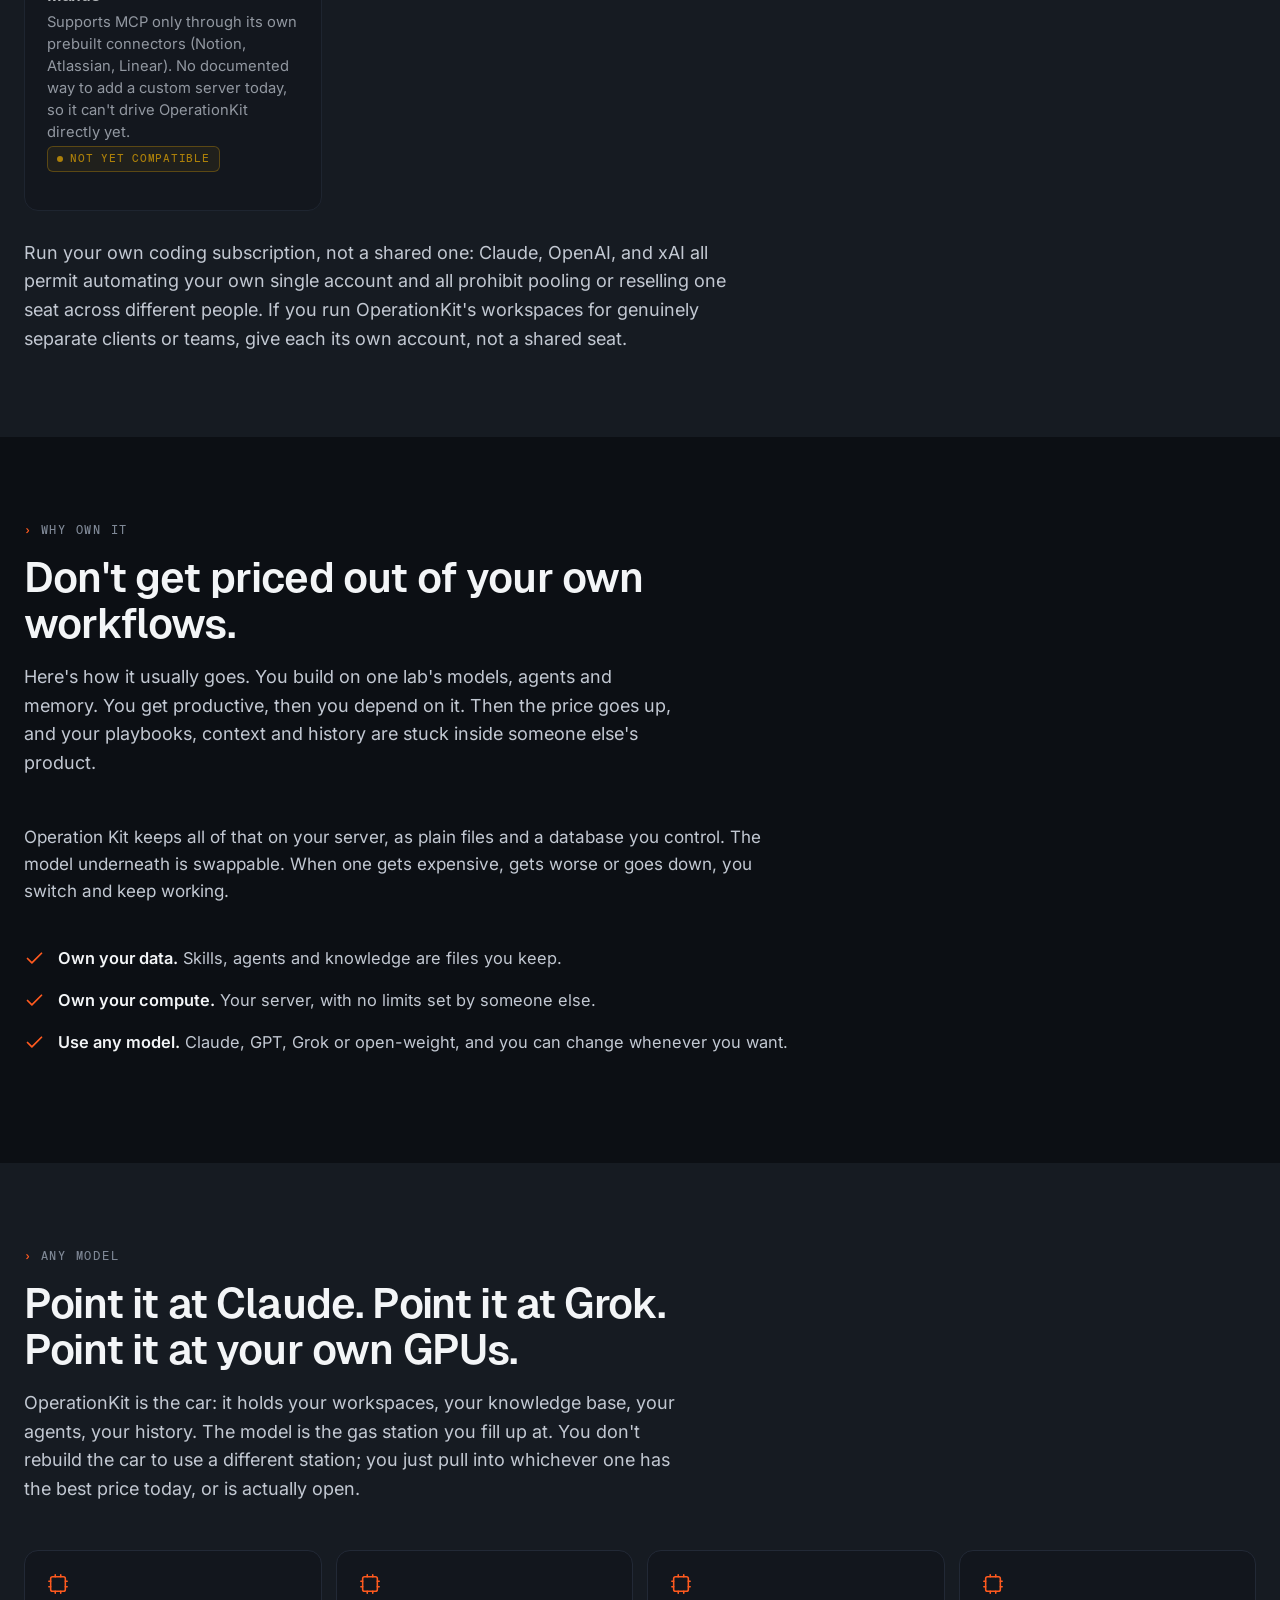
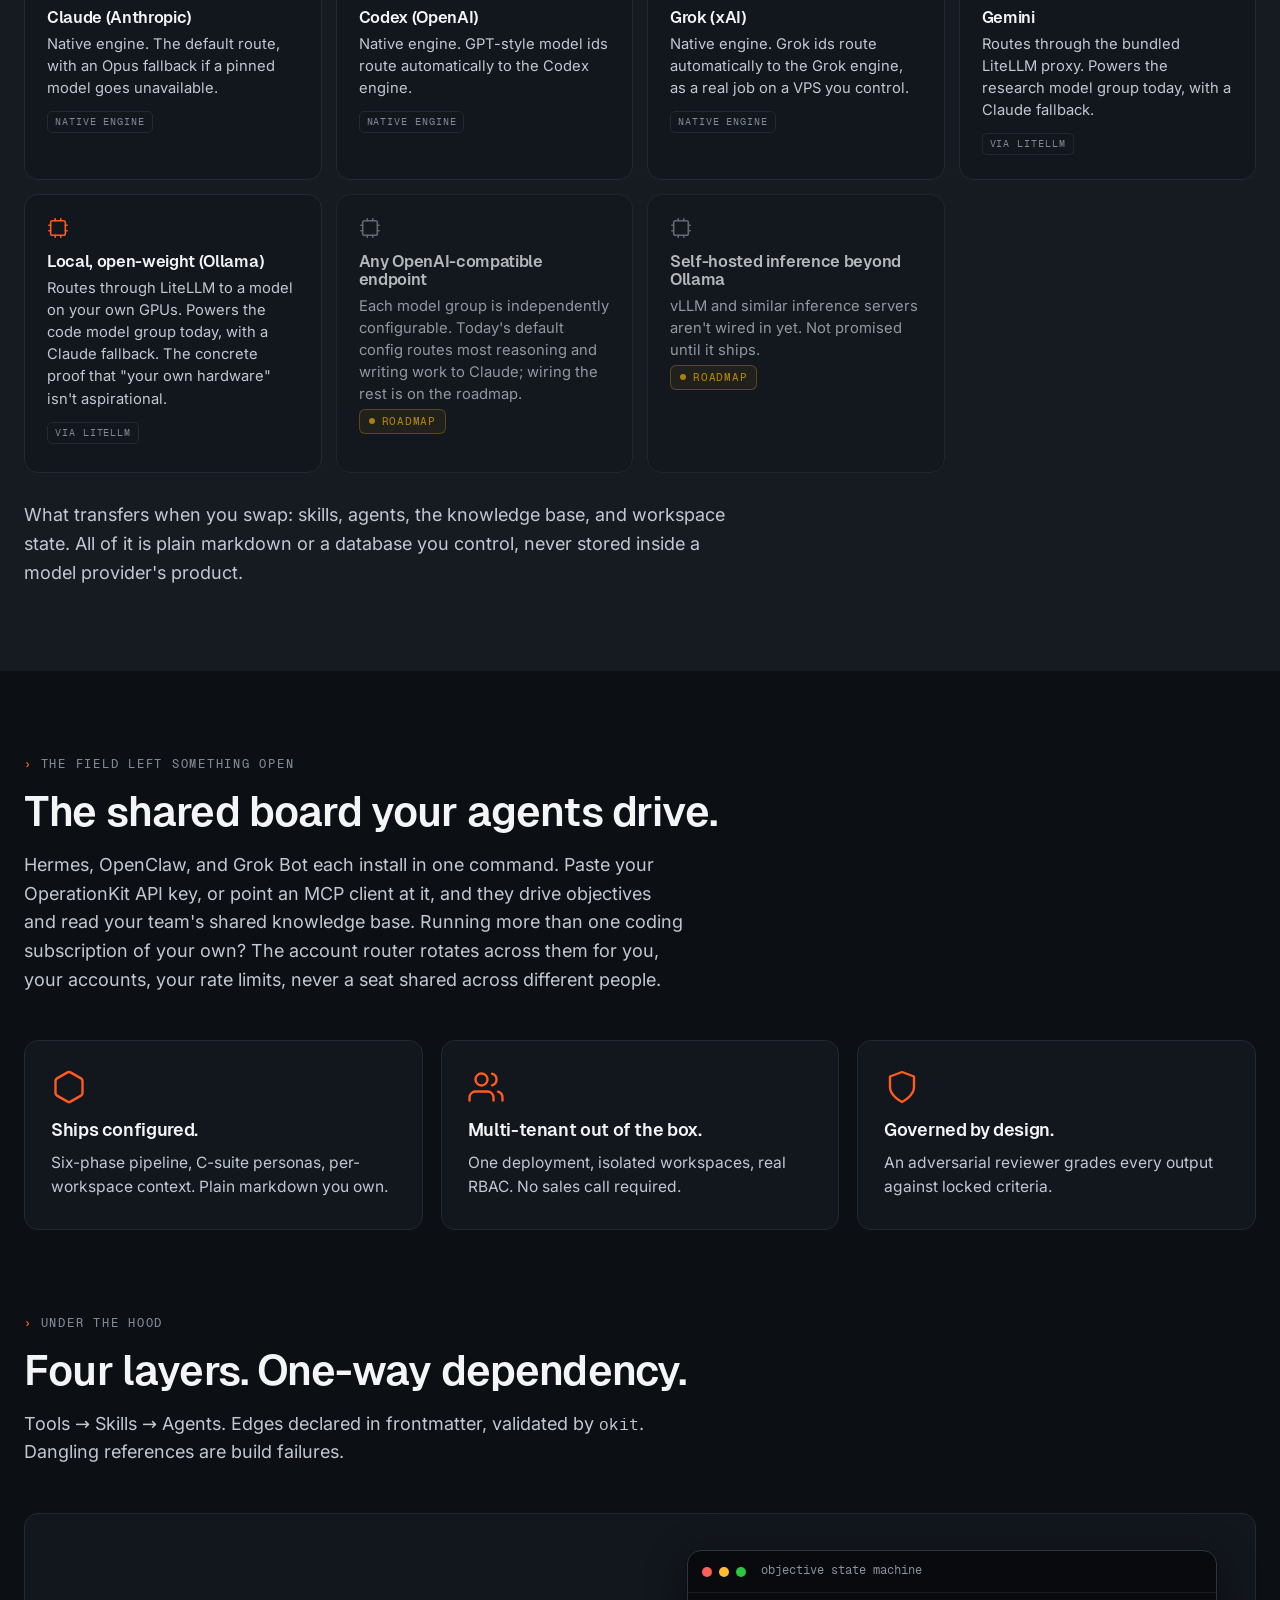
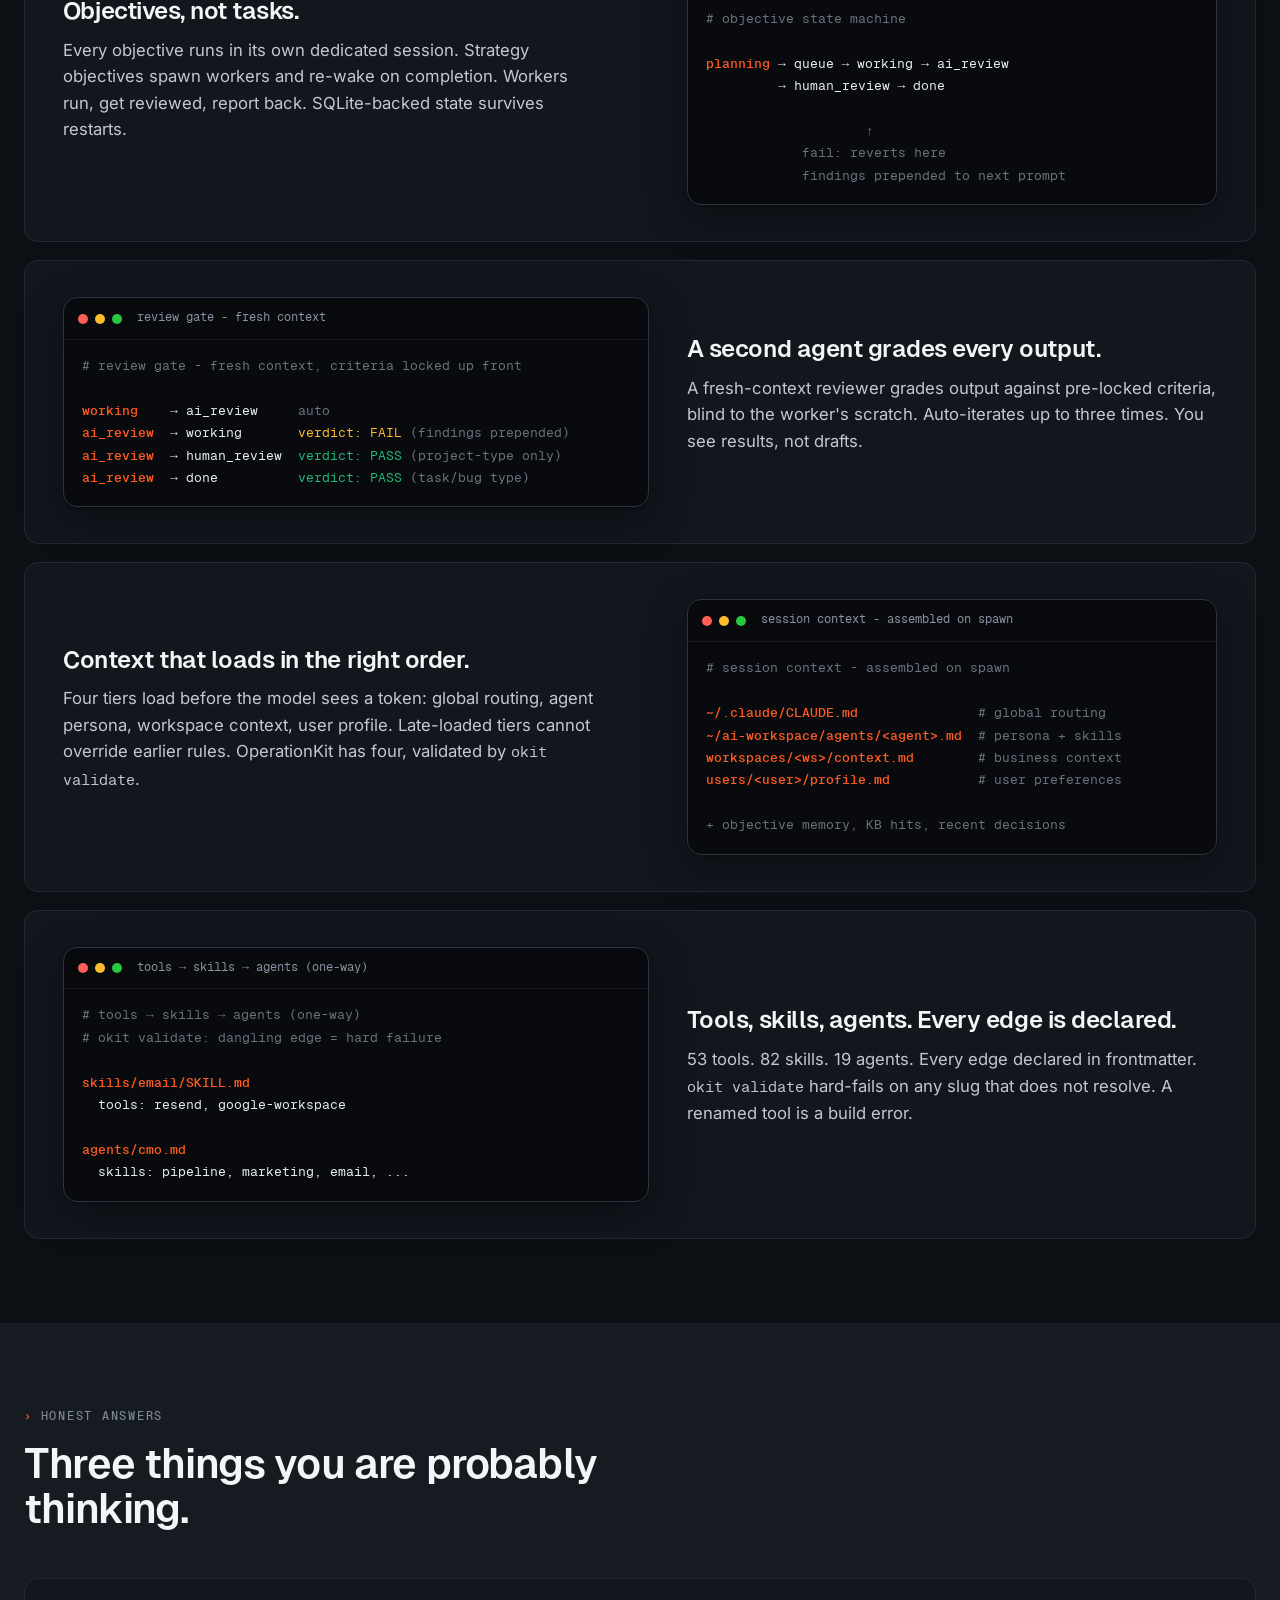
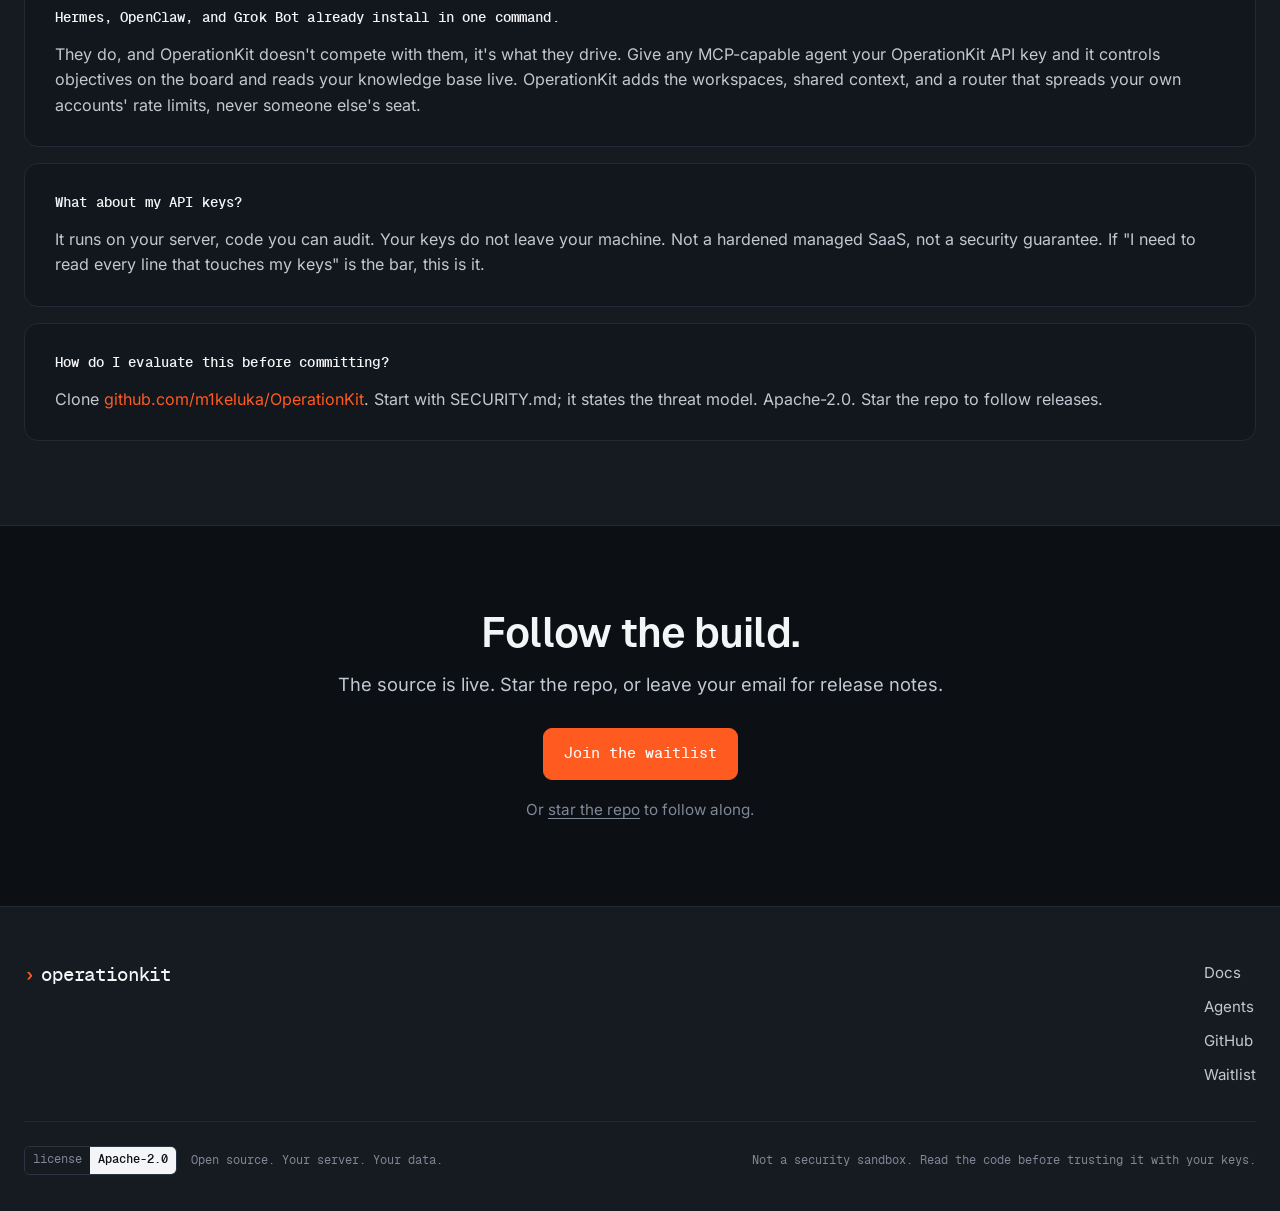
==== commit 4f0fc81b: "Reword site as AI transformation infrastructure: hero, meta, og-image - title/og:title/twitter:title" ====
--- a/index.html
+++ b/index.html
@@ -3,8 +3,8 @@
 <head>
   <meta charset="utf-8" />
   <meta name="viewport" content="width=device-width, initial-scale=1" />
-  <title>OperationKit: Bring your own agent. Keep your own work.</title>
-  <meta name="description" content="Self-hosted work-and-knowledge infrastructure for AI agents. Connect Claude Code, Codex, Grok Build, or OpenClaw over MCP. Apache-2.0." />
+  <title>OperationKit: AI transformation infrastructure</title>
+  <meta name="description" content="AI transformation infrastructure for businesses. A self-hosted knowledge base and agent board that works with Claude, Codex, Grok and open-weight models. Run it in-house, license it, or have us set up your server and run it for you. Apache-2.0." />
   <meta name="theme-color" content="#0c0f14" />
 
   <!-- no-flash theme init: default dark; honor a stored 'light' preference before first paint -->
@@ -17,17 +17,17 @@
 
   <meta property="og:type" content="website" />
   <meta property="og:site_name" content="OperationKit" />
-  <meta property="og:title" content="OperationKit: Bring your own agent. Keep your own work." />
-  <meta property="og:description" content="Self-hosted work-and-knowledge infrastructure for AI agents. Connect Claude Code, Codex, Grok Build, or OpenClaw over MCP." />
+  <meta property="og:title" content="OperationKit: AI transformation infrastructure" />
+  <meta property="og:description" content="AI transformation infrastructure for businesses. A self-hosted knowledge base and agent board that works with Claude, Codex, Grok and open-weight models. Run it in-house, license it, or have us set up your server and run it for you. Apache-2.0." />
   <link rel="canonical" href="https://operationkit.com/" />
   <meta property="og:url" content="https://operationkit.com/" />
   <meta property="og:image" content="https://operationkit.com/og-image.png" />
   <meta property="og:image:width" content="1200" />
   <meta property="og:image:height" content="630" />
-  <meta property="og:image:alt" content="OperationKit. Bring your own agent. Keep your own work." />
+  <meta property="og:image:alt" content="OperationKit. Own your AI. Rent the models. AI transformation infrastructure." />
   <meta name="twitter:card" content="summary_large_image" />
-  <meta name="twitter:title" content="OperationKit: Bring your own agent. Keep your own work." />
-  <meta name="twitter:description" content="Self-hosted work-and-knowledge infrastructure for AI agents. Connect Claude Code, Codex, Grok Build, or OpenClaw over MCP. Apache-2.0." />
+  <meta name="twitter:title" content="OperationKit: AI transformation infrastructure" />
+  <meta name="twitter:description" content="AI transformation infrastructure for businesses. A self-hosted knowledge base and agent board that works with Claude, Codex, Grok and open-weight models. Run it in-house, license it, or have us set up your server and run it for you. Apache-2.0." />
   <meta name="twitter:image" content="https://operationkit.com/og-image.png" />
 
   <link rel="preload" as="font" type="font/woff2" href="fonts/geist-sans-700.woff2" crossorigin />
@@ -73,8 +73,10 @@
         <div class="status-pill">
           <i class="live-dot"></i> Self-hosted &middot; Agent-agnostic &middot; MCP-ready &middot; Apache-2.0
         </div>
-        <h1>Bring your own agent.<br><span class="accent">Keep your own work.</span></h1>
-        <p class="hero-oneliner">A self-hosted board and knowledge base that any personal AI agent can drive over MCP, Claude Code, Codex, Grok Build, OpenClaw, or whatever you run next year. Swap the agent and the work stays, because none of it ever lived inside the agent.</p>
+        <p class="eyebrow">AI transformation infrastructure &middot; Self-hosted &middot; Any model &middot; Apache-2.0</p>
+        <h1>Own your AI.<br><span class="accent">Rent the models.</span></h1>
+        <p class="hero-oneliner">Your knowledge base, agents and workflows live on your own server, not inside an AI lab's product. Run Claude today, GPT or Grok tomorrow, or an open-weight model on your own hardware when the price is right. Run it in-house, license it as a consultant, or have us set up your server and run it for you.</p>
+        <p class="hero-oneliner">Bring your own agent. Keep your own work.</p>
         <div class="hero-ctas">
           <a class="btn btn-primary" href="/waitlist/">
             Join the waitlist
@@ -151,28 +153,26 @@
       <div class="wrap">
         <div class="sec-head reveal">
           <p class="eyebrow">Why own it</p>
-          <h2>Infrastructure you own outlasts any one model.</h2>
-          <p class="lead">AI labs are racing toward IPOs, and public markets price growth, not margin. Today's below-cost token pricing is a land-grab subsidy, not a floor.</p>
+          <h2>Don't get priced out of your own workflows.</h2>
+          <p class="lead">Here's how it usually goes. You build on one lab's models, agents and memory. You get productive, then you depend on it. Then the price goes up, and your playbooks, context and history are stuck inside someone else's product.</p>
         </div>
 
         <div class="ownership reveal" style="max-width:68ch;margin-bottom:40px">
-          <p>Once a lab answers to shareholders, usage at your scale gets repriced toward what it actually costs to serve. If your business runs on AI at volume, the cheapest and most durable move is to own the infrastructure that work runs on, so the model underneath is a swappable input, not a structural dependency.</p>
-          <p>OperationKit is built that way. Your skills, agents, and knowledge base live in plain files on your own server, not inside Anthropic's, OpenAI's, or xAI's product. Point OperationKit at Claude today. Point it at GPT or Grok next quarter. Point it at an open-weight model on your own GPUs the quarter after that, once the economics or the capability bar make that the better call. The work you've built, your context, your playbooks, your history of decisions, comes with you every time, because none of it was ever stored in the model provider's walled garden.</p>
-          <p>This isn't a bet against any one lab. It's a bet that the labs' pricing and policies will keep changing faster than your business should have to, and that the only durable position is to own the layer above the model, not rent your operating system from inside someone else's.</p>
+          <p>Operation Kit keeps all of that on your server, as plain files and a database you control. The model underneath is swappable. When one gets expensive, gets worse or goes down, you switch and keep working.</p>
         </div>
 
         <div class="obj-list reveal">
           <div class="obj-item">
             <svg class="tick" viewBox="0 0 24 24" fill="none" stroke="currentColor" stroke-width="2" stroke-linecap="round" stroke-linejoin="round" aria-hidden="true"><polyline points="20 6 9 17 4 12"/></svg>
-            <p><b>Own your compute.</b> Run it on a VPS you control. No usage ceiling set by someone else's infrastructure budget.</p>
+            <p><b>Own your data.</b> Skills, agents and knowledge are files you keep.</p>
           </div>
           <div class="obj-item">
             <svg class="tick" viewBox="0 0 24 24" fill="none" stroke="currentColor" stroke-width="2" stroke-linecap="round" stroke-linejoin="round" aria-hidden="true"><polyline points="20 6 9 17 4 12"/></svg>
-            <p><b>Own your data.</b> Skills, agents, and the knowledge base are plain markdown and a database you control, not locked inside a vendor's product.</p>
+            <p><b>Own your compute.</b> Your server, with no limits set by someone else.</p>
           </div>
           <div class="obj-item">
             <svg class="tick" viewBox="0 0 24 24" fill="none" stroke="currentColor" stroke-width="2" stroke-linecap="round" stroke-linejoin="round" aria-hidden="true"><polyline points="20 6 9 17 4 12"/></svg>
-            <p><b>No lock-in.</b> Claude, GPT, Grok, or your own GPUs underneath. You own the car; you don't rebuild it to use a different gas station.</p>
+            <p><b>Use any model.</b> Claude, GPT, Grok or open-weight, and you can change whenever you want.</p>
           </div>
         </div>
       </div>
